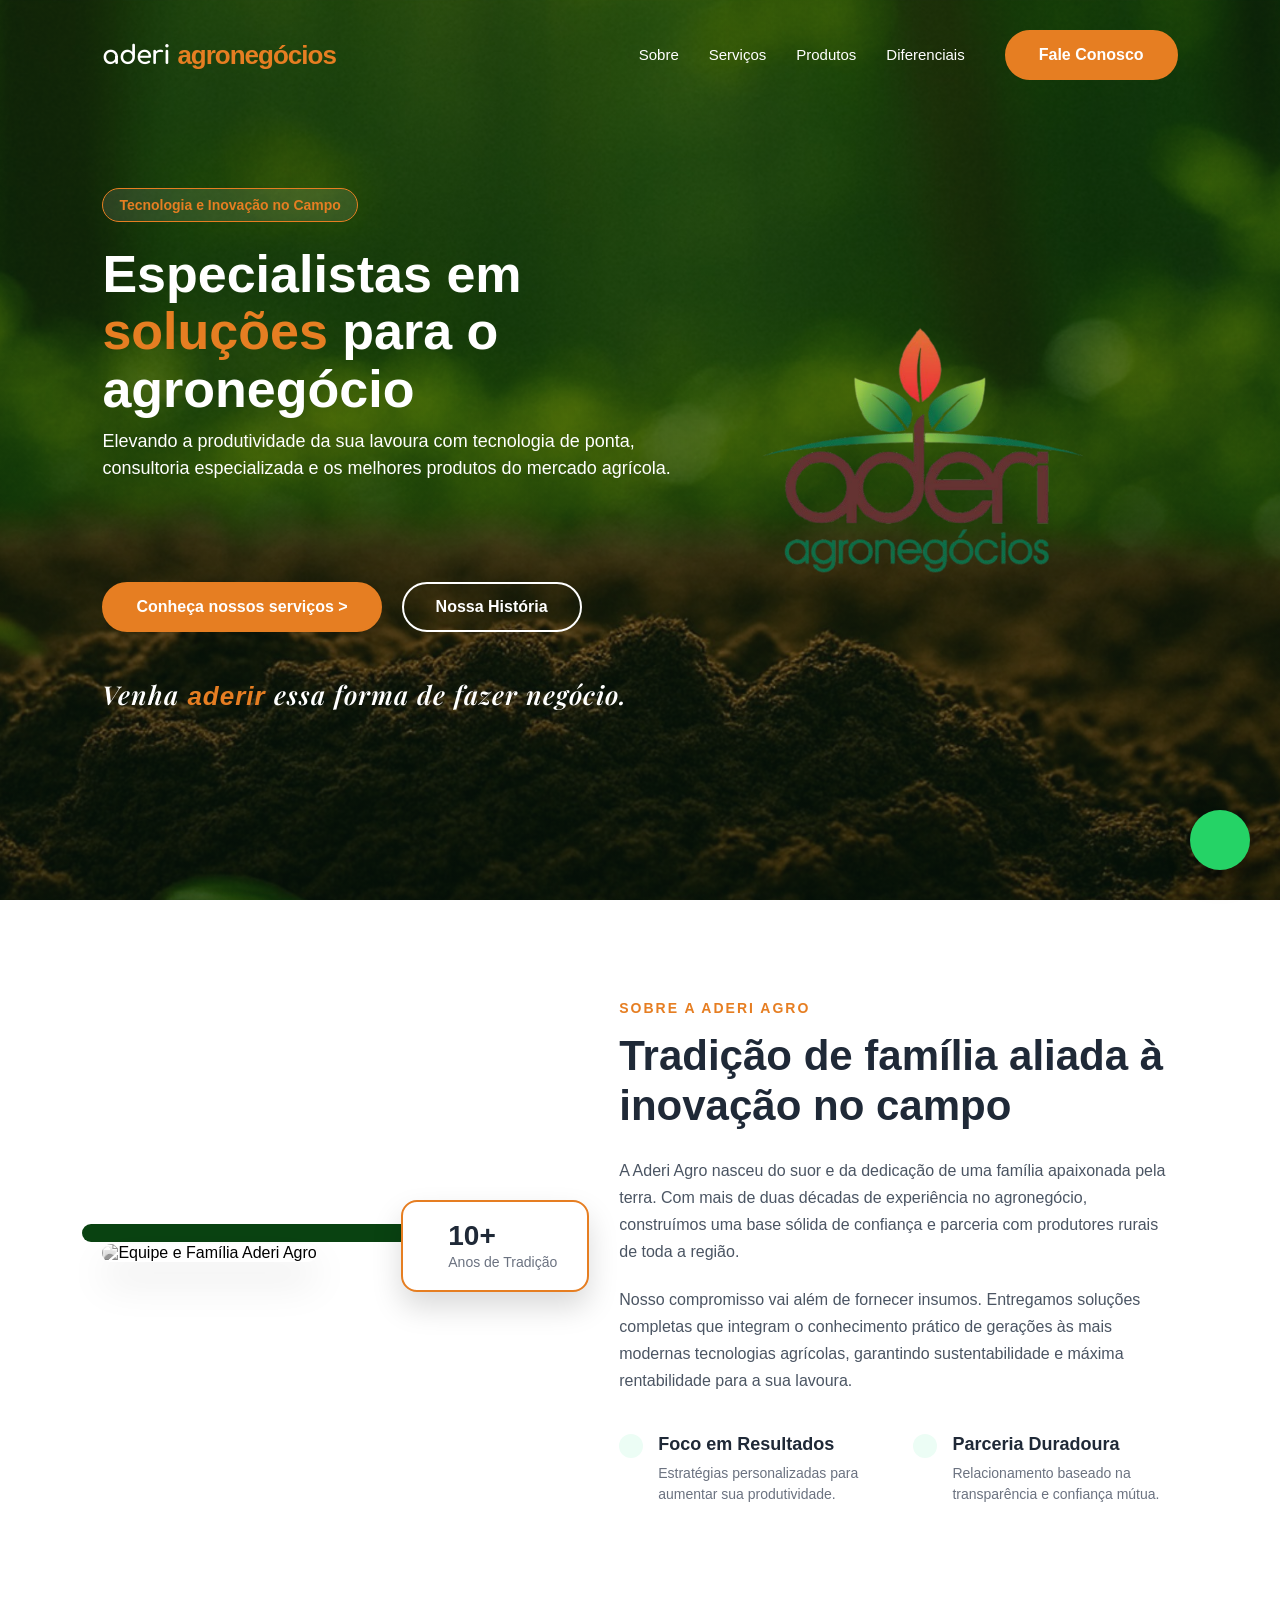
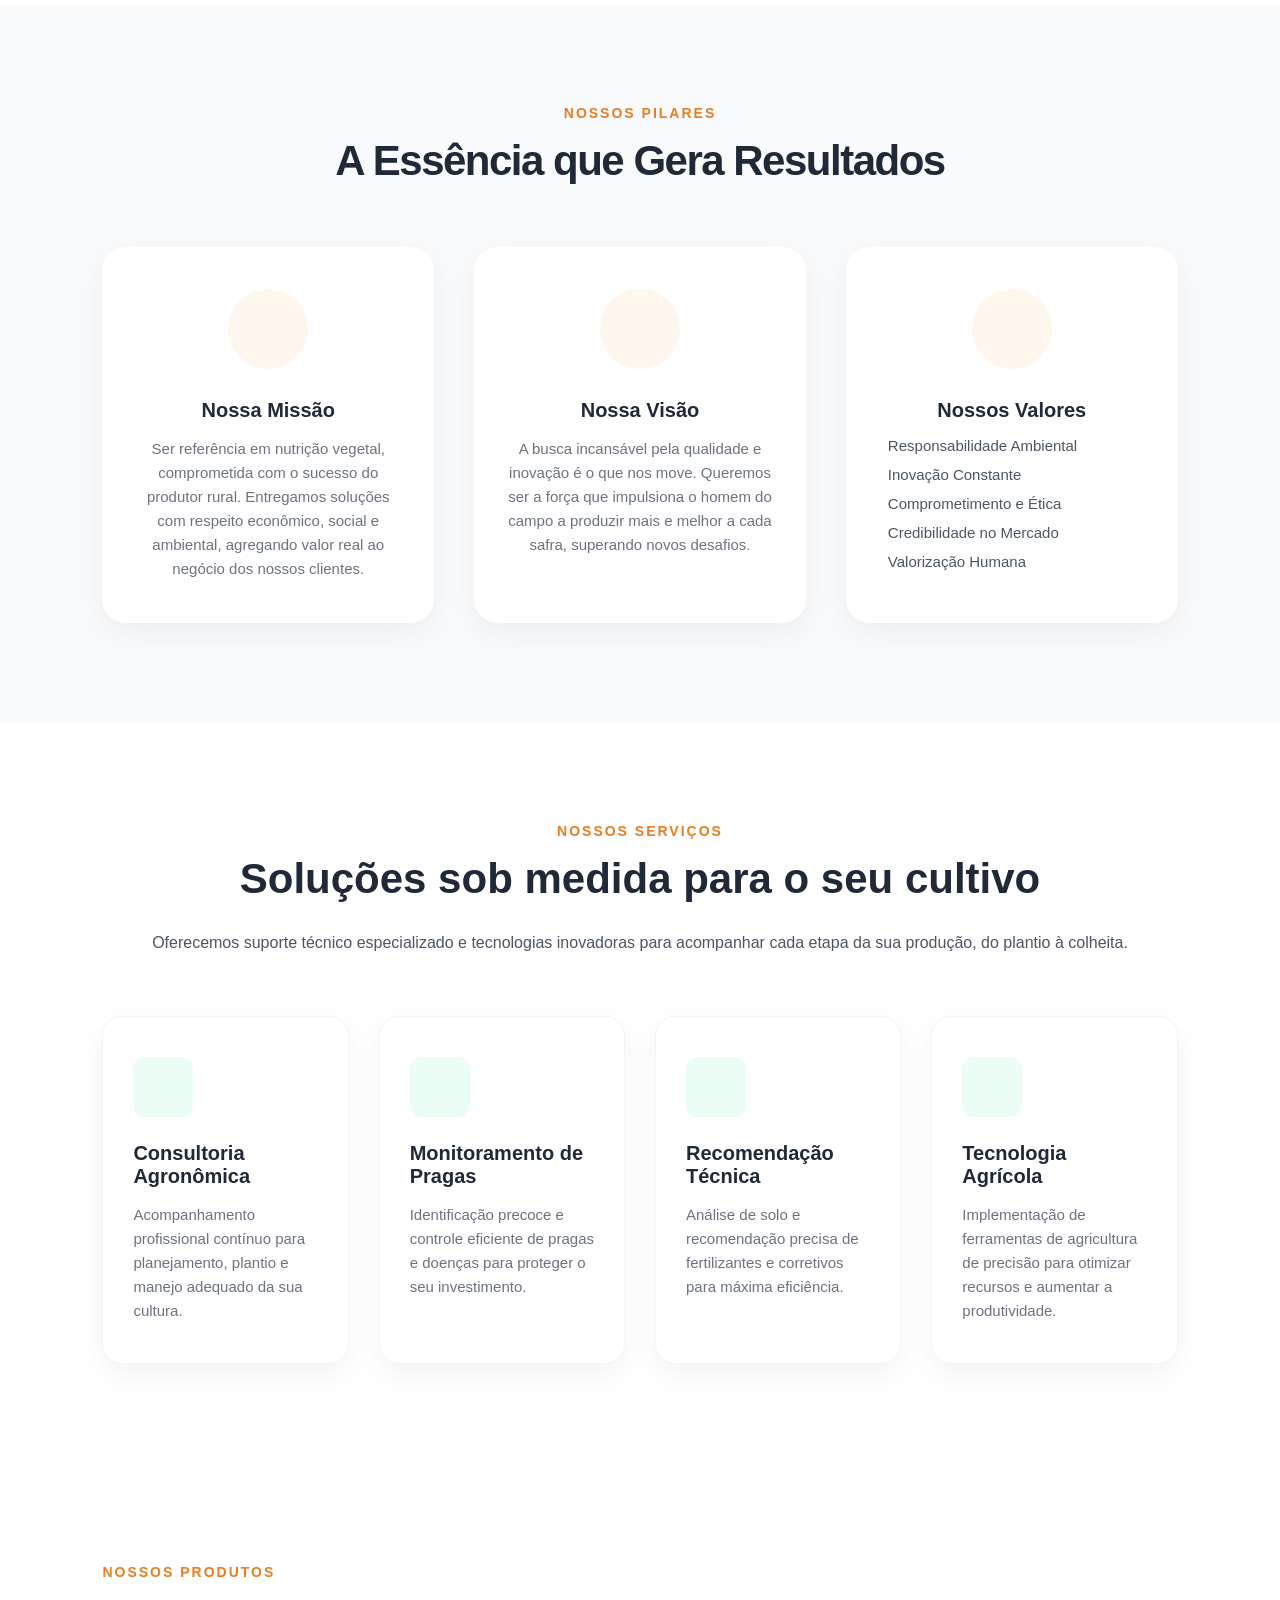
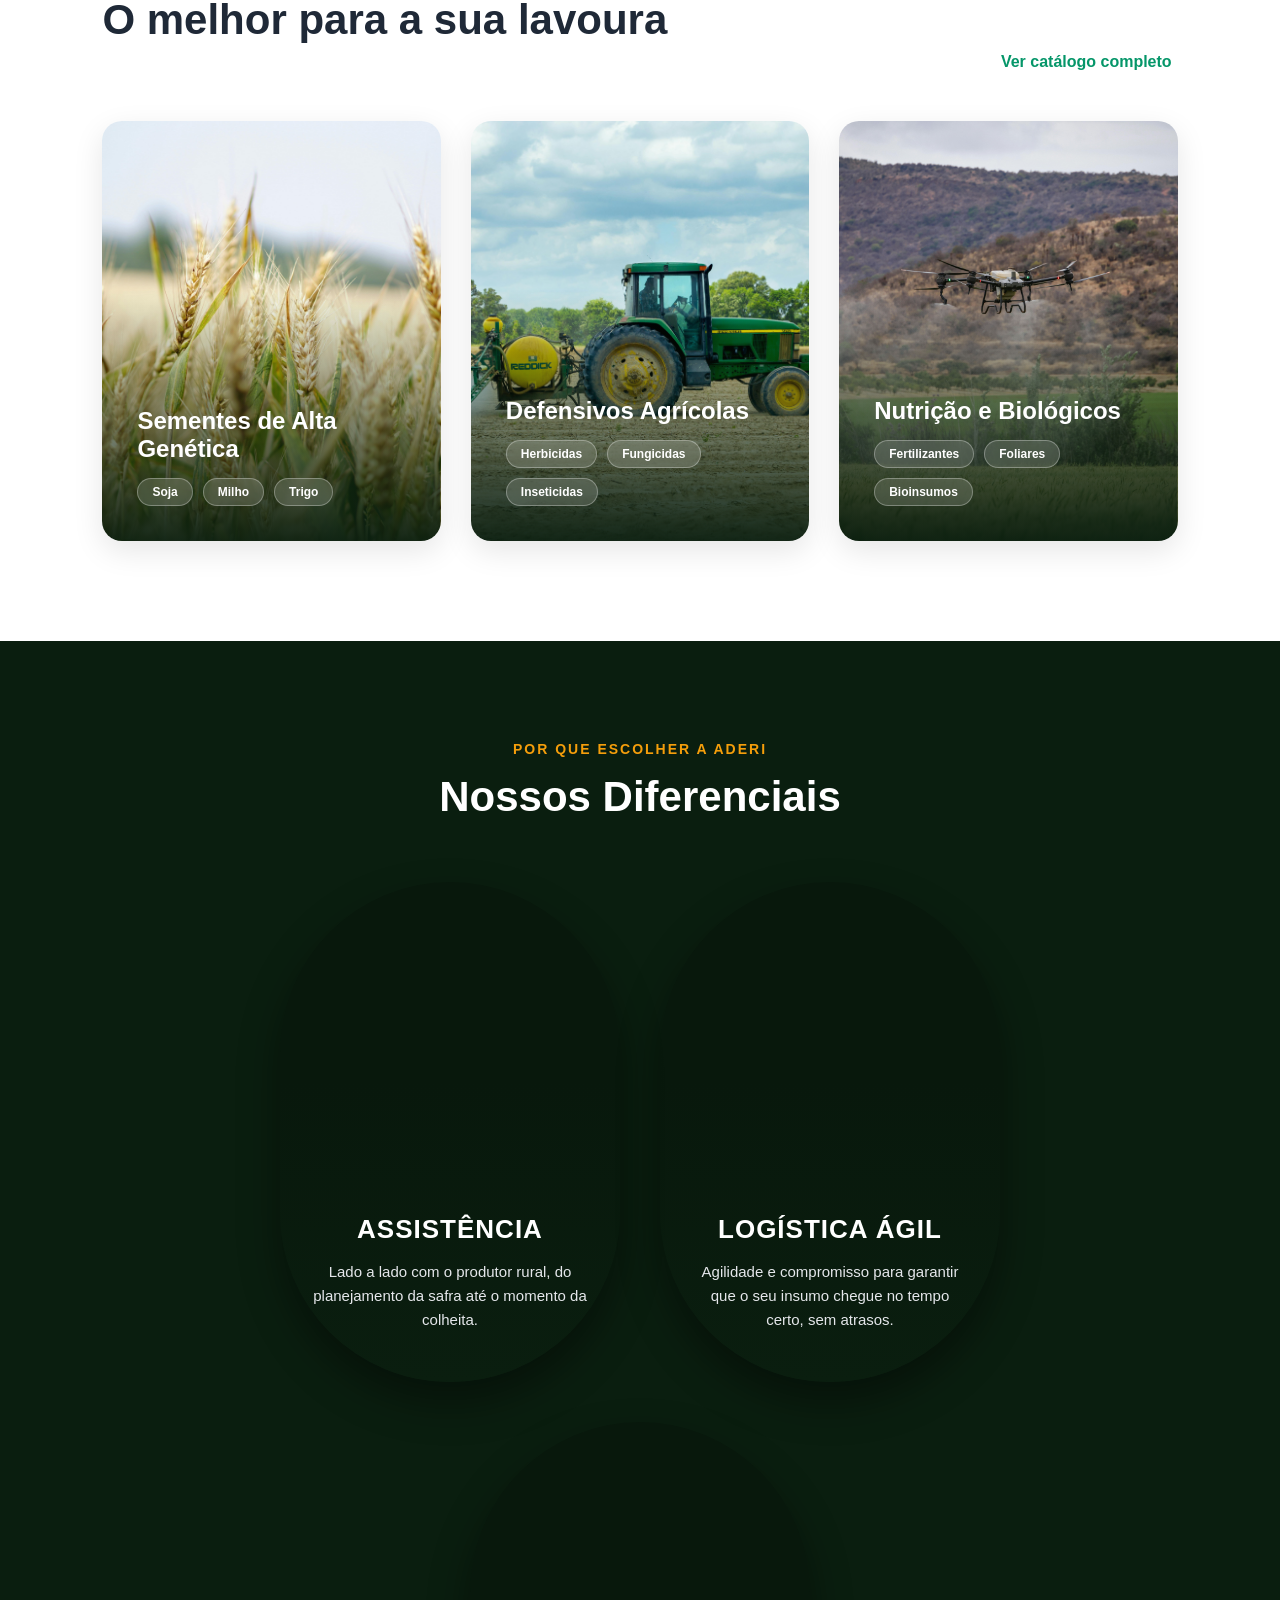
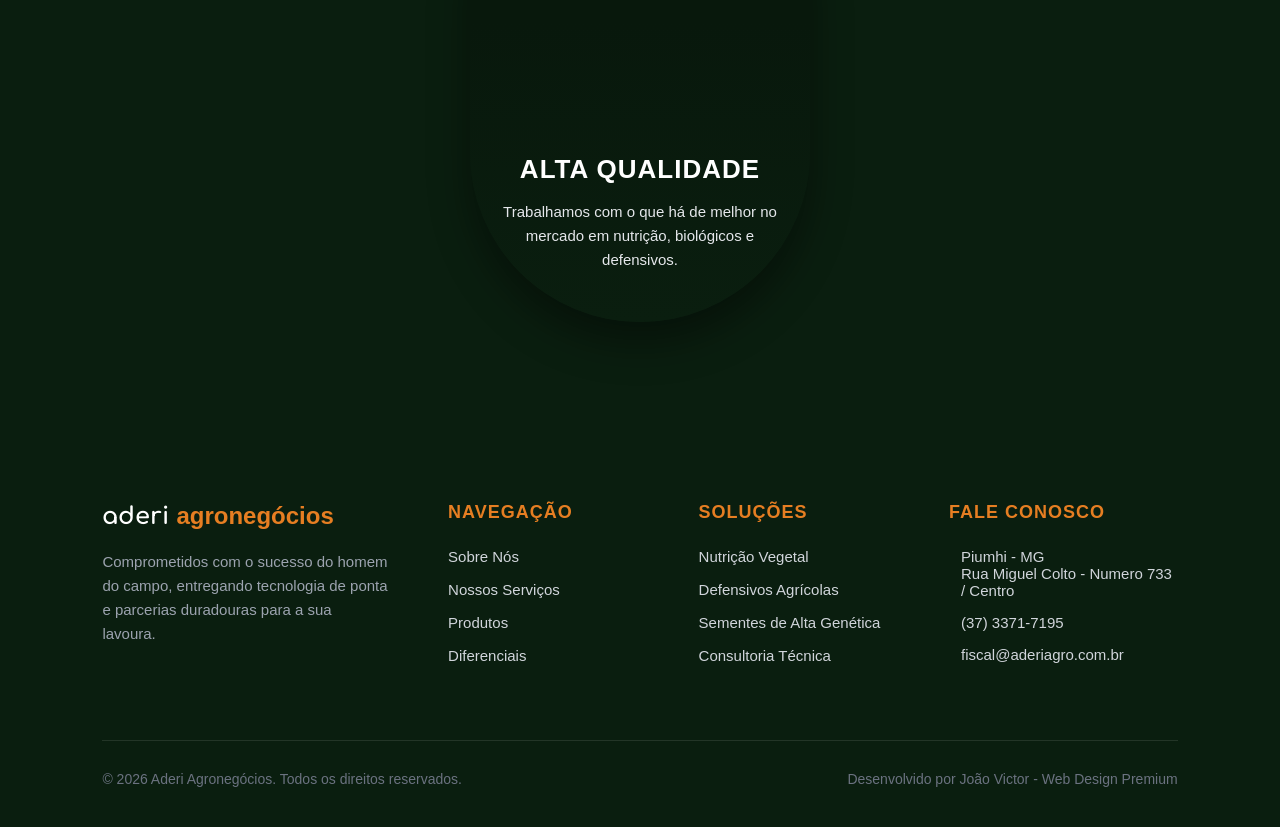
==== index.html @ 4328a90c "Add files via upload FINALMEENTE FIM" ====
<!DOCTYPE html>
<html lang="pt-BR">
<head>
    
    <meta charset="UTF-8">
    <meta name="viewport" content="width=device-width, initial-scale=1.0">
    <title>Aderi Agronegócios | Soluções para o Campo</title>
    
    <script src="https://unpkg.com/@phosphor-icons/web"></script>
    
    <link href="https://fonts.googleapis.com/css2?family=Comfortaa:wght@700&display=swap" rel="stylesheet">
    <link href="https://fonts.googleapis.com/css2?family=Comfortaa:wght@700&family=Playfair+Display:ital,wght@1,600&display=swap" rel="stylesheet">

    <style>
        /* =========================================
           1. RESET GLOBAL PERFEITO (Sem esmagar)
           ========================================= */
        * {
            margin: 0;
            padding: 0;
            box-sizing: border-box;
            font-family: 'Segoe UI', Tahoma, sans-serif;
        }

        html, body {
            margin: 0 !important;
            padding: 0 !important;
            width: 100%;
            max-width: 100vw;
            overflow-x: hidden;
            background-color: #ffffff;
        }


           /* =========================================
           2. HERO SECTION
           ========================================= */
        .hero-section { 
            /* Baixei o insulfilm de 0.7 para 0.5 para clarear um pouco a foto! */
            background-image: linear-gradient(rgba(10, 30, 15, 0.5), rgba(10, 30, 15, 0.5)), url('hero/aderiFundo.jpeg'); 
            background-size: 105%; 
            background-position: center; 
            height: 100vh; 
            width: 100%; 
            position: relative; 
            overflow: hidden; 
        }
        
        .hero-layout { display: flex; justify-content: space-between; align-items: center; padding: 0 8%; height: 100%; }

        .cabecalho-principal { position: absolute; top: 0; left: 0; width: 100%; z-index: 10; display: flex; justify-content: space-between; align-items: center; padding: 30px 8%; }
        .logo-pequena img { max-width: 140px; height: auto; }
        .menu-navegacao ul { display: flex; gap: 30px; list-style: none; }
        .menu-navegacao a { color: #ffffff; text-decoration: none; font-weight: 500; font-size: 15px; transition: color 0.3s ease; }
        .menu-navegacao a:hover { color: #E67E22; }

        /* Aumentamos a caçamba de 45% para 55% para caber a frase inteira */
        .hero-conteudo { width: 55%; display: flex; flex-direction: column; justify-content: center; align-items: flex-start; color: #ffffff; }
        
        .badge-tecnologia { display: inline-block; background-color: rgba(255, 255, 255, 0.1); color: #E67E22; padding: 8px 16px; border-radius: 50px; font-size: 14px; font-weight: 600; margin-bottom: 24px; border: 1px solid #E67E22; }
        
        /* AQUI ESTÁ A MUDANÇA 1: Diminuímos a margem embaixo do título para 10px */
        .hero-conteudo h1 { font-size: 52px; font-weight: 800; line-height: 1.1; margin-bottom: 10px; }
        
        /* Aplicamos a Playfair Display em itálico: pura elegância e contraste! */
        .slogan-aderi { 
            font-family: 'Playfair Display', serif; 
            font-size: 26px; 
            font-weight: 600; 
            font-style: italic; 
            color: #ffffff; 
            margin-top: 45px; 
            letter-spacing: 1px; 
        }
        .destaque-laranja { color: #E67E22; }
        /* Aumentamos de 40px para 100px para empurrar o final da foto pra baixo kkk */
        .hero-conteudo p { font-size: 18px; margin-bottom: 100px; max-width: 600px; line-height: 1.5; }
        
        /* 1. A caçamba travada no tamanho certo (40% da tela) */
        .hero-logo-grande { width: 40%; text-align: right; display: flex; justify-content: center; align-items: center; }
        
        /* 2. A logo do tamanho normal, com a trava de segurança, puxada 40px para a esquerda */
        .hero-logo-grande img { width: 100%; max-width: 800px; height: auto; transform: translateX(-40px); }
        
        .hero-botoes { display: flex; gap: 20px; }
        .btn-primario { display: inline-block; background-color: #E67E22; color: #ffffff; padding: 14px 32px; border-radius: 50px; text-decoration: none; font-weight: 700; font-size: 16px; transition: all 0.3s ease; border: 2px solid #E67E22; }
        .btn-primario:hover { background-color: #D35400; border-color: #D35400; transform: translateY(-3px); box-shadow: 0 10px 20px rgba(230, 126, 34, 0.3); }
        .btn-secundario { display: inline-block; background-color: transparent; color: #ffffff; padding: 14px 32px; border-radius: 50px; text-decoration: none; font-weight: 600; font-size: 16px; border: 2px solid #ffffff; transition: all 0.3s ease; }
        .btn-secundario:hover { background-color: #ffffff; color: #1a1a1a; transform: translateY(-3px); }
    
        /* =========================================
           3. SEÇÕES MEIO (Sobre, Pilares, Serviços, Produtos)
           ========================================= */
        .secao-sobre, .secao-servicos, .secao-produtos { padding: 100px 8%; background-color: #ffffff; overflow-x: hidden; }
        .secao-pilares { padding: 100px 8%; background-color: #F9FAFB; overflow-x: hidden; }
        
        .container-sobre { display: flex; justify-content: space-between; align-items: center; gap: 60px; }
        .sobre-imagem-wrapper { width: 45%; position: relative; }
        
        /* Fundo escuro premium atrás da foto */
        .sobre-imagem-wrapper::before { content: ''; position: absolute; top: -20px; left: -20px; width: 100%; height: 100%; background-color: #094211; border-radius: 24px; z-index: 0; }
        
        /* Aumentamos a altura de 420px para 550px para dar mais imponência */
        .foto-principal { 
            width: 100%; 
            height: 550px; /* <--- Aumentei aqui! */
            object-fit: cover; 
            object-position: center 25%; /* Ajusta para focar mais no rosto de vocês */
            border-radius: 24px; 
            position: relative; 
            z-index: 1; 
            box-shadow: 0 20px 40px rgba(0, 0, 0, 0.1); 
            filter: grayscale(100%) contrast(115%); 
            transition: all 0.5s ease; 
        }

        /* A MÁGICA: Ganha cor e dá o zoom quando o mouse passa! */
        .foto-principal:hover { filter: grayscale(0%) contrast(100%); transform: scale(1.03); }
        
        /* O SELO: Ganhou a borda laranja e o ícone na cor da marca */
        .badge-experiencia { position: absolute; bottom: -30px; right: -30px; background-color: #ffffff; padding: 20px 30px; border-radius: 16px; box-shadow: 0 15px 30px rgba(0, 0, 0, 0.15); display: flex; align-items: center; gap: 15px; z-index: 2; border: 2px solid #E67E22; }
        .icone-badge { font-size: 44px; color: #E67E22; }
        
        .badge-texto { display: flex; flex-direction: column; }
        .badge-numero { font-size: 28px; font-weight: 800; color: #1F2937; line-height: 1; }
        .badge-legenda { font-size: 14px; color: #6B7280; font-weight: 500; margin-top: 4px; }
        .sobre-conteudo { width: 55%; }
        .subtitulo-secao { color: #059669; font-weight: 700; font-size: 14px; letter-spacing: 1.5px; text-transform: uppercase; display: block; margin-bottom: 15px; }
        .sobre-conteudo h2, .cabecalho-secao-centro h2, .titulos-esq h2 { font-size: 42px; font-weight: 800; color: #1F2937; line-height: 1.2; margin-bottom: 25px; }
        .sobre-conteudo p, .descricao-secao { font-size: 16px; color: #4B5563; line-height: 1.7; margin-bottom: 20px; }
        .sobre-destaques { display: flex; gap: 30px; margin-top: 40px; }
        .destaque-item { display: flex; align-items: flex-start; gap: 15px; width: 50%; }
        .icone-destaque { font-size: 32px; color: #059669; background-color: #ECFDF5; padding: 12px; border-radius: 12px; }
        .destaque-texto h4 { font-size: 18px; font-weight: 700; color: #1F2937; margin-bottom: 8px; }
        .destaque-texto p { font-size: 14px; color: #6B7280; line-height: 1.5; margin-bottom: 0; }
        .cabecalho-secao-centro { text-align: center; margin-bottom: 60px; }
        .grid-pilares { display: grid; grid-template-columns: repeat(3, 1fr); gap: 40px; }
        .grid-servicos { display: grid; grid-template-columns: repeat(4, 1fr); gap: 30px; }
        .card-pilar, .card-servico { background-color: #ffffff; padding: 40px 30px; border-radius: 24px; box-shadow: 0 10px 30px rgba(0, 0, 0, 0.05); text-align: center; transition: all 0.4s ease; border: 2px solid transparent; }
        .card-servico { text-align: left; border-radius: 20px; border: 1px solid #F3F4F6; }
        .card-pilar:hover, .card-servico:hover { transform: translateY(-8px); box-shadow: 0 20px 40px rgba(5, 150, 105, 0.1); border-color: #059669; }
        .icone-wrapper { width: 80px; height: 80px; background-color: #FFF7ED; border-radius: 50%; display: flex; justify-content: center; align-items: center; margin: 0 auto 30px auto; }
        .icone-wrapper i { font-size: 40px; color: #E67E22; }
        .icone-servico-wrapper { width: 60px; height: 60px; background-color: #ECFDF5; border-radius: 12px; display: flex; justify-content: center; align-items: center; margin-bottom: 25px; }
        .icone-servico-wrapper i { font-size: 32px; color: #059669; }
        .card-pilar h3, .card-servico h3 { font-size: 20px; font-weight: 700; color: #1F2937; margin-bottom: 15px; }
        .card-pilar p, .card-servico p { font-size: 15px; color: #6B7280; line-height: 1.6; }
        .lista-valores { list-style: none; text-align: left; display: flex; flex-direction: column; gap: 12px; }
        .lista-valores li { font-size: 15px; color: #4B5563; display: flex; align-items: center; gap: 10px; }
        .lista-valores li i { color: #059669; font-size: 20px; }

        .cabecalho-produtos { display: flex; justify-content: space-between; align-items: flex-end; margin-bottom: 50px; }
        .link-catalogo { color: #059669; font-weight: 700; text-decoration: none; font-size: 16px; display: flex; align-items: center; gap: 6px; transition: color 0.3s ease; }
        .link-catalogo:hover { color: #E67E22; }
        .grid-produtos { display: grid; grid-template-columns: repeat(3, 1fr); gap: 30px; }
        .card-produto { height: 420px; border-radius: 20px; background-size: cover; background-position: center; display: flex; flex-direction: column; justify-content: flex-end; padding: 35px; box-shadow: 0 10px 30px rgba(0,0,0,0.1); transition: transform 0.4s ease, box-shadow 0.4s ease; }
        .card-produto:hover { transform: translateY(-10px); box-shadow: 0 20px 40px rgba(0,0,0,0.2); }
        .conteudo-produto h3 { color: #ffffff; font-size: 24px; font-weight: 700; margin-bottom: 15px; }
        .tags-produto { display: flex; gap: 10px; flex-wrap: wrap; }
        .tags-produto span { background-color: rgba(255, 255, 255, 0.15); backdrop-filter: blur(8px); color: #ffffff; font-size: 12px; font-weight: 600; padding: 6px 14px; border-radius: 50px; border: 1px solid rgba(255, 255, 255, 0.3); }

        /* =========================================
           4. DIFERENCIAIS (Cápsulas Estilo Dinac)
           ========================================= */
        .secao-diferenciais { padding: 100px 8%; background-color: #0A1E0F; }
        .secao-diferenciais .subtitulo-secao { color: #F59E0B; }
        .secao-diferenciais h2 { color: #ffffff; }

        .grid-ovais { display: flex; justify-content: center; gap: 40px; margin-top: 60px; flex-wrap: wrap; }

        .card-oval { 
            width: 340px; 
            height: 500px; 
            border-radius: 170px; 
            background-size: cover; 
            background-position: center; 
            display: flex; 
            flex-direction: column; 
            justify-content: flex-end; 
            padding: 50px 30px; 
            text-align: center; 
            box-shadow: 0 20px 40px rgba(0, 0, 0, 0.4); 
            transition: transform 0.5s ease, box-shadow 0.5s ease; 
        }
        .card-oval:hover { transform: translateY(-15px); box-shadow: 0 30px 50px rgba(230, 126, 34, 0.3); }
        .conteudo-oval h3 { color: #ffffff; font-size: 26px; font-weight: 800; margin-bottom: 15px; text-transform: uppercase; letter-spacing: 1px; }
        .conteudo-oval p { color: #E5E7EB; font-size: 15px; line-height: 1.6; }

        .titulo-pilares {
            font-size: 48px; /* Bem grande para ter autoridade */
            font-weight: 900; /* Extra bold */
            color: #0A1E0F; /* O nosso verde mais escuro e sério */
            margin-top: 10px;
            letter-spacing: -1.5px; /* Deixa a letra "apertada" igual marca de luxo */
            text-transform: none; /* Mantém elegante, sem ficar gritando em caixa alta */
        }

        /* O subtítulo que fica em cima ("Nossos Pilares") também precisa de um ajuste */
        .subtitulo-secao {
            color: #E67E22; /* Laranja da marca para dar o contraste */
            font-weight: 700;
            font-size: 14px;
            letter-spacing: 2px;
            text-transform: uppercase;
        }
/* =========================================
           5. RODAPÉ (Footer Premium)
           ========================================= */
        .rodape-principal { background-color: #0A1E0F; color: #ffffff; padding: 80px 8% 40px 8%; font-family: 'Segoe UI', sans-serif; }
        
        .container-rodape { display: grid; grid-template-columns: 1.5fr 1fr 1fr 1.2fr; gap: 60px; margin-bottom: 60px; }
        
        .coluna-rodape h3 { color: #E67E22; font-size: 18px; font-weight: 700; margin-bottom: 25px; text-transform: uppercase; letter-spacing: 1px; }
        
        .logo-rodape { font-family: 'Comfortaa', cursive; font-weight: 700; font-size: 24px; margin-bottom: 20px; display: block; }
        .texto-sobre-rodape { color: #9CA3AF; font-size: 15px; line-height: 1.6; margin-bottom: 25px; }
        
        .links-rodape { list-style: none; }
        .links-rodape li { margin-bottom: 15px; }
        .links-rodape a { color: #D1D5DB; text-decoration: none; transition: color 0.3s ease; font-size: 15px; }
        .links-rodape a:hover { color: #E67E22; padding-left: 5px; }
        
        .info-contato { display: flex; flex-direction: column; gap: 15px; }
        .item-contato { display: flex; align-items: flex-start; gap: 12px; color: #D1D5DB; font-size: 15px; }
        .item-contato i { color: #E67E22; font-size: 20px; margin-top: 3px; }

        /* Divisória e Copyright */
        .base-rodape { border-top: 1px solid rgba(255, 255, 255, 0.1); padding-top: 30px; display: flex; justify-content: space-between; align-items: center; color: #6B7280; font-size: 14px; }
        .redes-sociais { display: flex; gap: 20px; }
        .redes-sociais a { color: #ffffff; font-size: 24px; transition: transform 0.3s ease, color 0.3s ease; }
        .redes-sociais a:hover { color: #E67E22; transform: translateY(-5px); }

        /* Botão Flutuante do Zap */
        .whatsapp-fixo {
            position: fixed;
            bottom: 30px;
            right: 30px;
            background-color: #25d366;
            color: #fff;
            width: 60px;
            height: 60px;
            border-radius: 50px;
            display: flex;
            justify-content: center;
            align-items: center;
            font-size: 35px;
            box-shadow: 0 10px 25px rgba(0,0,0,0.3);
            z-index: 1000;
            transition: all 0.3s ease;
            text-decoration: none;
        }

        .whatsapp-fixo:hover {
            transform: scale(1.1) rotate(15deg);
            background-color: #128c7e;
        }

        /* Animação de pulo que o JS vai disparar */
        @keyframes balancar {
            0% { transform: scale(1); }
            50% { transform: scale(1.2); }
            100% { transform: scale(1); }
        }

        .animar-zap {
            animation: balancar 0.5s ease infinite;
        }

/* =========================================
           6. RESPONSIVIDADE TOTAL (O Chassi da Caminhonete)
           ========================================= */
        @media (max-width: 768px) {
            
            /* Previne aquela barra de rolagem horizontal chata no celular */
            body, html { overflow-x: hidden; }

            /* 1. O Cabeçalho (Desamassando a lataria) */
            .menu-navegacao { display: none; }
            .cabecalho-principal { 
                position: relative; 
                flex-direction: column; 
                gap: 15px; 
                padding: 15px 5%; 
                background-color: #0A1E0F !important; 
                text-align: center;
            }
            .logo-pequena span { font-size: 22px !important; }

            /* 2. O Hero (Topo) - AGORA COM O NOME CERTO: hero-section */
            .hero-section { 
                height: auto !important; 
                min-height: 100vh !important;
                padding: 40px 5% 90px 5% !important; /* Empurra a seção de baixo */
                display: flex !important;
                flex-direction: column !important; 
                justify-content: center !important;
                text-align: center !important; 

                /* 🔥 TRAVA TOTAL DA IMAGEM: Nunca mais vai triplicar */
                background-repeat: no-repeat !important; 
                background-size: cover !important;       
                background-position: center center !important; 
                background-attachment: scroll !important; 
            }
            
            .hero-conteudo { width: 100% !important; }
            .hero-conteudo h1 { font-size: 30px !important; line-height: 1.3 !important; margin: 20px 0 !important; }
            .hero-conteudo p { font-size: 16px !important; margin-bottom: 30px !important; }
            
            /* Esconde a logo gigante no celular pro cliente focar na venda */
            .hero-logo-grande { display: none !important; } 
            
            /* Botões organizados um embaixo do outro */
            .hero-botoes { display: flex !important; flex-direction: column !important; width: 100% !important; gap: 15px !important; margin-top: 10px !important; }
            .btn-primario, .btn-secundario { width: 100% !important; padding: 15px !important; box-sizing: border-box !important; display: block !important; }

            /* 3. Ajuste de respiro geral (Padding das seções) */
            .secao-sobre, .secao-servicos, .secao-produtos, .secao-pilares { padding: 60px 5%; }
            
            /* Ajuste de todos os títulos grandes do site */
            .sobre-conteudo h2, .cabecalho-secao-centro h2, .titulos-esq h2, .titulo-pilares { font-size: 32px; line-height: 1.2; word-break: break-word; }

            /* 4. A Seção Sobre */
            .container-sobre { flex-direction: column; gap: 40px; }
            .sobre-imagem-wrapper { width: 100%; }
            .foto-principal { height: 350px; object-position: center 10%; }
            .sobre-conteudo { width: 100%; }
            .sobre-destaques { flex-direction: column; gap: 20px; }
            .destaque-item { width: 100%; }
            
            /* Ajustando os selos para não vazarem da tela */
            .badge-experiencia { bottom: -20px; right: 10px; padding: 15px 20px; transform: scale(0.85); }
            .selo-autoridade { width: 110px; top: -15px; right: -5px; }

            /* 5. As Vitrines (Pilares, Serviços, Produtos) - Empilhando tudo 1 embaixo do outro */
            .grid-pilares { grid-template-columns: 1fr; gap: 30px; }
            .grid-servicos { grid-template-columns: 1fr; gap: 30px; }
            .grid-produtos { grid-template-columns: 1fr; gap: 30px; }
            .cabecalho-produtos { flex-direction: column; align-items: flex-start; gap: 15px; }

            /* 6. O Rodapé */
            .rodape-principal { padding: 60px 5% 30px 5%; }
            .container-rodape { grid-template-columns: 1fr; gap: 40px; }
            .base-rodape { flex-direction: column; text-align: center; gap: 15px; }
        }

    </style>
</head>
<body>

    <header class="cabecalho-principal">
        <div class="logo-pequena" style="display: flex; align-items: center;">
            <span style="color: #ffffff; font-family: 'Comfortaa', cursive; font-weight: 700; font-size: 26px; letter-spacing: -1px;">
                aderi <span style="color: #E67E22;">agronegócios</span>
            </span>
        </div>
        
        <div style="display: flex; align-items: center; gap: 40px;">
            <nav class="menu-navegacao">
                <ul>
                    <li><a href="#sobre">Sobre</a></li>
                    <li><a href="#servicos">Serviços</a></li>
                    <li><a href="#produtos">Produtos</a></li>
                    <li><a href="#diferenciais">Diferenciais</a></li>
                </ul>
            </nav>
            
            <a href="#rodape" class="btn-primario">Fale Conosco</a>
        </div>
    </header>

    <section class="hero-section">
        <div class="hero-layout">
            <div class="hero-conteudo">
                <span class="badge-tecnologia">Tecnologia e Inovação no Campo</span>
                
                <h1>Especialistas em <br> <span class="destaque-laranja">soluções</span> para o agronegócio</h1>
                
                <p>Elevando a produtividade da sua lavoura com tecnologia de ponta, consultoria especializada e os melhores produtos do mercado agrícola.</p>
                
                <div class="hero-botoes">
                    <a href="#servicos" class="btn-primario">Conheça nossos serviços &gt;</a>
                    <a href="#sobre" class="btn-secundario">Nossa História</a>
            </div>
                
                <div class="slogan-aderi">Venha <span class="destaque-laranja">aderir</span> essa forma de fazer negócio.</div>
            </div>
            
            <div class="hero-logo-grande">
                <img src="logoAderi/logo-aderi-4k.png" alt="Logotipo Aderi Agronegócios">
            </div>
        </div>
    </section>

    <section id="sobre" class="secao-sobre">
        <div class="container-sobre">
            <div class="sobre-imagem-wrapper">
                <img src="sobre/fotoFamilia.png" alt="Equipe e Família Aderi Agro" class="foto-principal">
                <div class="badge-experiencia">
                    <i class="ph ph-medal icone-badge"></i>
                    <div class="badge-texto">
                        <span class="badge-numero">10+</span>
                        <span class="badge-legenda">Anos de Tradição</span>
                    </div>
                </div>
            </div>
            <div class="sobre-conteudo">
                <span class="subtitulo-secao">SOBRE A ADERI AGRO</span>
                <h2>Tradição de família aliada à inovação no campo</h2>
                <p>A Aderi Agro nasceu do suor e da dedicação de uma família apaixonada pela terra. Com mais de duas décadas de experiência no agronegócio, construímos uma base sólida de confiança e parceria com produtores rurais de toda a região.</p>
                <p>Nosso compromisso vai além de fornecer insumos. Entregamos soluções completas que integram o conhecimento prático de gerações às mais modernas tecnologias agrícolas, garantindo sustentabilidade e máxima rentabilidade para a sua lavoura.</p>
                <div class="sobre-destaques">
                    <div class="destaque-item">
                        <i class="ph ph-trend-up icone-destaque"></i>
                        <div class="destaque-texto">
                            <h4>Foco em Resultados</h4>
                            <p>Estratégias personalizadas para aumentar sua produtividade.</p>
                        </div>
                    </div>
                    <div class="destaque-item">
                        <i class="ph ph-handshake icone-destaque"></i>
                        <div class="destaque-texto">
                            <h4>Parceria Duradoura</h4>
                            <p>Relacionamento baseado na transparência e confiança mútua.</p>
                        </div>
                    </div>
                </div>
            </div>
        </div>
    </section>

    <section class="secao-pilares">
        <div class="container-pilares">
            <div class="cabecalho-secao-centro">
                <span class="subtitulo-secao">NOSSOS PILARES</span>
                <h2 class="titulo-pilares">A Essência que Gera Resultados</h2>
            </div>
            <div class="grid-pilares">
                <div class="card-pilar">
                    <div class="icone-wrapper"><i class="ph ph-target"></i></div>
                    <h3>Nossa Missão</h3>
                    <p>Ser referência em nutrição vegetal, comprometida com o sucesso do produtor rural. Entregamos soluções com respeito econômico, social e ambiental, agregando valor real ao negócio dos nossos clientes.</p>
                </div>
                <div class="card-pilar">
                    <div class="icone-wrapper"><i class="ph ph-binoculars"></i></div>
                    <h3>Nossa Visão</h3>
                    <p>A busca incansável pela qualidade e inovação é o que nos move. Queremos ser a força que impulsiona o homem do campo a produzir mais e melhor a cada safra, superando novos desafios.</p>
                </div>
                <div class="card-pilar">
                    <div class="icone-wrapper"><i class="ph ph-diamond"></i></div>
                    <h3>Nossos Valores</h3>
                    <ul class="lista-valores">
                        <li><i class="ph ph-check-circle"></i> Responsabilidade Ambiental</li>
                        <li><i class="ph ph-check-circle"></i> Inovação Constante</li>
                        <li><i class="ph ph-check-circle"></i> Comprometimento e Ética</li>
                        <li><i class="ph ph-check-circle"></i> Credibilidade no Mercado</li>
                        <li><i class="ph ph-check-circle"></i> Valorização Humana</li>
                    </ul>
                </div>
            </div>
        </div>
    </section>

    <section id="servicos" class="secao-servicos">
        <div class="container-servicos">
            <div class="cabecalho-secao-centro">
                <span class="subtitulo-secao">NOSSOS SERVIÇOS</span>
                <h2>Soluções sob medida para o seu cultivo</h2>
                <p class="descricao-secao">Oferecemos suporte técnico especializado e tecnologias inovadoras para acompanhar cada etapa da sua produção, do plantio à colheita.</p>
            </div>
            <div class="grid-servicos">
                <div class="card-servico">
                    <div class="icone-servico-wrapper"><i class="ph ph-plant"></i></div>
                    <h3>Consultoria Agronômica</h3>
                    <p>Acompanhamento profissional contínuo para planejamento, plantio e manejo adequado da sua cultura.</p>
                </div>
                <div class="card-servico">
                    <div class="icone-servico-wrapper"><i class="ph ph-bug"></i></div>
                    <h3>Monitoramento de Pragas</h3>
                    <p>Identificação precoce e controle eficiente de pragas e doenças para proteger o seu investimento.</p>
                </div>
                <div class="card-servico">
                    <div class="icone-servico-wrapper"><i class="ph ph-clipboard-text"></i></div>
                    <h3>Recomendação Técnica</h3>
                    <p>Análise de solo e recomendação precisa de fertilizantes e corretivos para máxima eficiência.</p>
                </div>
                <div class="card-servico">
                    <div class="icone-servico-wrapper"><i class="ph ph-cpu"></i></div>
                    <h3>Tecnologia Agrícola</h3>
                    <p>Implementação de ferramentas de agricultura de precisão para otimizar recursos e aumentar a produtividade.</p>
                </div>
            </div>
        </div>
    </section>

    <section id="produtos" class="secao-produtos">
        <div class="container-padrao">
            <div class="cabecalho-produtos">
                <div class="titulos-esq">
                    <span class="subtitulo-secao">NOSSOS PRODUTOS</span>
                    <h2>O melhor para a sua lavoura</h2>
                </div>
                <a href="#catalogo" class="link-catalogo">Ver catálogo completo <i class="ph ph-caret-right"></i></a>
            </div>
            <div class="grid-produtos">
                <div class="card-produto" style="background-image: linear-gradient(to top, rgba(10, 30, 15, 0.95) 0%, rgba(0, 0, 0, 0) 60%), url('produtos/sementes.jpg');">
                    <div class="conteudo-produto">
                        <h3>Sementes de Alta Genética</h3>
                        <div class="tags-produto">
                            <span>Soja</span><span>Milho</span><span>Trigo</span>
                        </div>
                    </div>
                </div>
                <div class="card-produto" style="background-image: linear-gradient(to top, rgba(10, 30, 15, 0.95) 0%, rgba(0, 0, 0, 0) 60%), url('produtos/defensivo.jpg');">
                    <div class="conteudo-produto">
                        <h3>Defensivos Agrícolas</h3>
                        <div class="tags-produto">
                            <span>Herbicidas</span><span>Fungicidas</span><span>Inseticidas</span>
                        </div>
                    </div>
                </div>
                <div class="card-produto" style="background-image: linear-gradient(to top, rgba(10, 30, 15, 0.95) 0%, rgba(0, 0, 0, 0) 60%), url('produtos/foliar.jpg');">
                    <div class="conteudo-produto">
                        <h3>Nutrição e Biológicos</h3>
                        <div class="tags-produto">
                            <span>Fertilizantes</span><span>Foliares</span><span>Bioinsumos</span>
                        </div>
                    </div>
                </div>
            </div> 
        </div> 
    </section>

    <section id="diferenciais" class="secao-diferenciais">
        <div class="container-padrao">
            <div class="cabecalho-secao-centro">
                <span class="subtitulo-secao">POR QUE ESCOLHER A ADERI</span>
                <h2>Nossos Diferenciais</h2>
            </div>
            <div class="grid-ovais">
                
                <div class="card-oval" style="background-image: linear-gradient(to top, rgba(10, 30, 15, 0.95) 0%, rgba(0, 0, 0, 0.2) 60%), url('diferenciais/agronomo.png');">
                    <div class="conteudo-oval">
                        <h3>Assistência</h3>
                        <p>Lado a lado com o produtor rural, do planejamento da safra até o momento da colheita.</p>
                    </div>
                </div>

                <div class="card-oval" style="background-image: linear-gradient(to top, rgba(10, 30, 15, 0.95) 0%, rgba(0, 0, 0, 0.2) 60%), url('diferenciais/transpsorte.png');">
                    <div class="conteudo-oval">
                        <h3>Logística Ágil</h3>
                        <p>Agilidade e compromisso para garantir que o seu insumo chegue no tempo certo, sem atrasos.</p>
                    </div>
                </div>

                <div class="card-oval" style="background-image: linear-gradient(to top, rgba(10, 30, 15, 0.95) 0%, rgba(0, 0, 0, 0.2) 60%), url('diferenciais/qualidade.png');">
                    <div class="conteudo-oval">
                        <h3>Alta Qualidade</h3>
                        <p>Trabalhamos com o que há de melhor no mercado em nutrição, biológicos e defensivos.</p>
                    </div>
                </div>

            </div>
        </div>
    </section>

    <footer id="rodape" class="rodape-principal">
        <div class="container-rodape">
            <div class="coluna-rodape">
                <div class="logo-rodape">
                    aderi <span style="color: #E67E22;">agronegócios</span>
                </div>
                <p class="texto-sobre-rodape">
                    Comprometidos com o sucesso do homem do campo, entregando tecnologia de ponta e parcerias duradouras para a sua lavoura.
                </p>
                <div class="redes-sociais">
                    <a href="https://www.instagram.com/aderiagro" target="_blank">
                        <i class="ph ph-instagram-logo"></i>
                    </a>
                    
                    <a href="https://www.facebook.com/aderiagro" target="_blank">
                        <i class="ph ph-facebook-logo"></i>
                    </a>
                    
                    <a href="https://wa.me/5537999320009?text=Olá! Estava navegando no site da Aderi Agro e gostaria de um atendimento." target="_blank">
                        <i class="ph ph-whatsapp-logo"></i>
                    </a>
                    
                    <a href="https://www.linkedin.com/company/aderiagro" target="_blank">
                        <i class="ph ph-linkedin-logo"></i>
                    </a>
            </div>
            </div>

            <div class="coluna-rodape">
                <h3>Navegação</h3>
                <ul class="links-rodape">
                    <li><a href="#sobre">Sobre Nós</a></li>
                    <li><a href="#servicos">Nossos Serviços</a></li>
                    <li><a href="#produtos">Produtos</a></li>
                    <li><a href="#diferenciais">Diferenciais</a></li>
                </ul>
            </div>

            <div class="coluna-rodape">
                <h3>Soluções</h3>
                <ul class="links-rodape">
                    <li><a href="#">Nutrição Vegetal</a></li>
                    <li><a href="#">Defensivos Agrícolas</a></li>
                    <li><a href="#">Sementes de Alta Genética</a></li>
                    <li><a href="#">Consultoria Técnica</a></li>
                </ul>
            </div>

            <div class="coluna-rodape">
                <h3>Fale Conosco</h3>
                <div class="info-contato">
                    <div class="item-contato">
                        <i class="ph ph-map-pin"></i>
                        <span>Piumhi - MG<br>Rua Miguel Colto - Numero 733 / Centro</span>
                    </div>
                    <div class="item-contato">
                        <i class="ph ph-phone"></i>
                        <span>(37) 3371-7195</span>
                    </div>
                    <div class="item-contato">
                        <i class="ph ph-envelope"></i>
                        <span>fiscal@aderiagro.com.br</span>
                    </div>
                </div>
            </div>
        </div>

        <div class="base-rodape">
            <p>&copy; 2026 Aderi Agronegócios. Todos os direitos reservados.</p>
            <p>Desenvolvido por João Victor - Web Design Premium</p>
        </div>
    </footer>

    <a href="https://wa.me/5537999320009?text=Olá! Gostaria de saber mais sobre as soluções da Aderi Agro." 
       class="whatsapp-fixo" id="btn-zap" target="_blank">
        <i class="ph ph-whatsapp-logo"></i>
    </a>

    <script src="https://unpkg.com/scrollreveal"></script>

<script>
    // Configuração do "Pai tá on" no JavaScript kkk
    const sr = ScrollReveal({
        origin: 'top',      // De onde a animação vem
        distance: '50px',   // Qual a distância do deslocamento
        duration: 2000,     // Quanto tempo dura a animação (2 segundos)
        delay: 200,         // Espera um pouquinho antes de começar
        reset: false        // Se a animação deve repetir toda vez que subir/descer (recomendo false)
    });

    // Agora dizemos quem vai aparecer!
    sr.reveal('.hero-conteudo', { origin: 'left' }); // Texto do Hero vem da esquerda
    sr.reveal('.hero-logo-grande', { origin: 'right', delay: 400 }); // Logo vem da direita
    sr.reveal('.card-pilar', { interval: 200 }); // Cards de Pilares aparecem um depois do outro
    sr.reveal('.sobre-imagem-wrapper', { origin: 'bottom' }); // Foto da família sobe
    sr.reveal('.sobre-conteudo', { origin: 'bottom', delay: 400 }); // Texto do sobre sobe depois
    sr.reveal('.card-oval', { interval: 200 }); // Seus diferenciais matadores surgindo em sequência

// Espera 5 segundos (5000ms) e faz o Zap chamar a atenção do produtor
    setTimeout(() => {
        const btnZap = document.getElementById('btn-zap');
        btnZap.classList.add('animar-zap');
        
        // Para de balançar depois de 2 segundos para não irritar o cliente kkk
        setTimeout(() => {
            btnZap.classList.remove('animar-zap');
        }, 2000);
    }, 5000);

    // EFEITO DRONE: Rolagem suave para todos os links internos
    document.querySelectorAll('a[href^="#"]').forEach(anchor => {
        anchor.addEventListener('click', function (e) {
            e.preventDefault(); // Impede o "pulo" seco

            const targetId = this.getAttribute('href');
            const targetElement = document.querySelector(targetId);

            if (targetElement) {
                // Faz a mágica de deslizar suavemente
                window.scrollTo({
                    top: targetElement.offsetTop - 80, // -80px para não cobrir o título com o menu fixo
                    behavior: 'smooth'
                });
            }
        });
    });

</script>

</body>
</html>
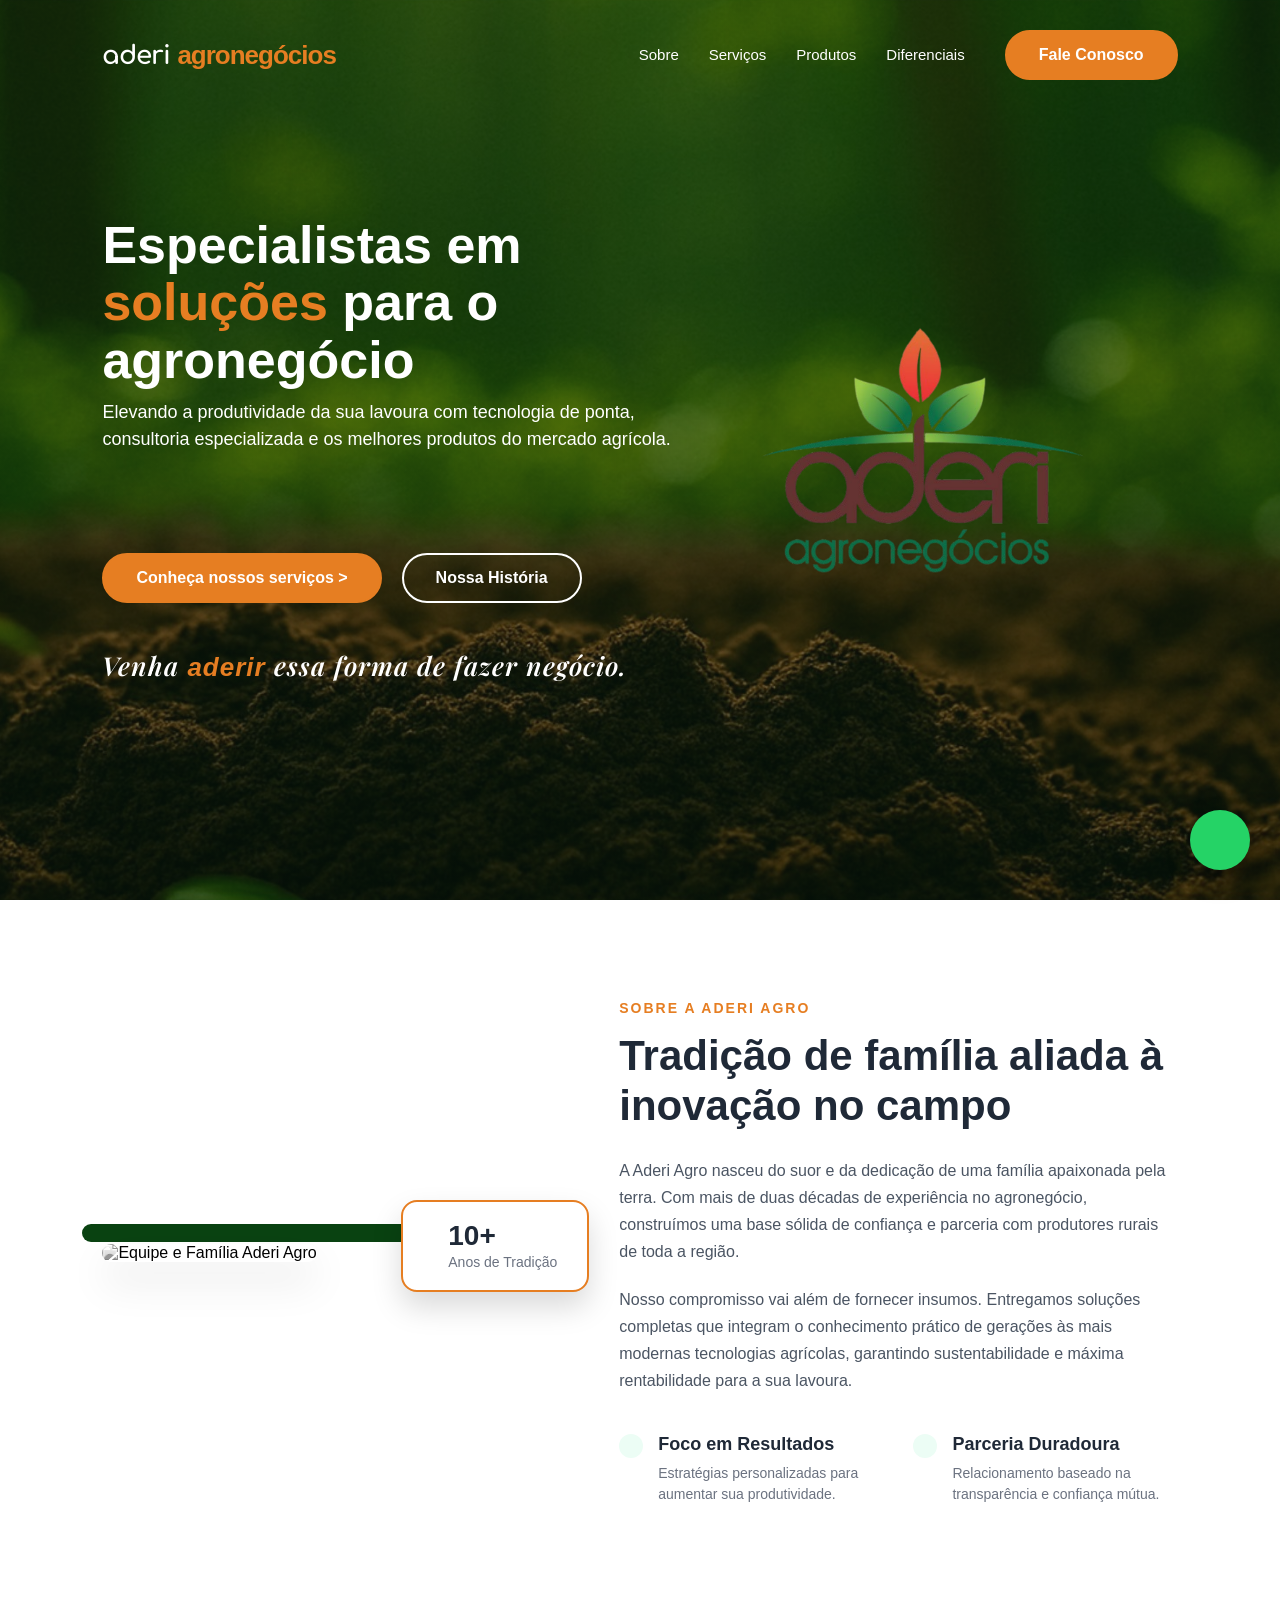
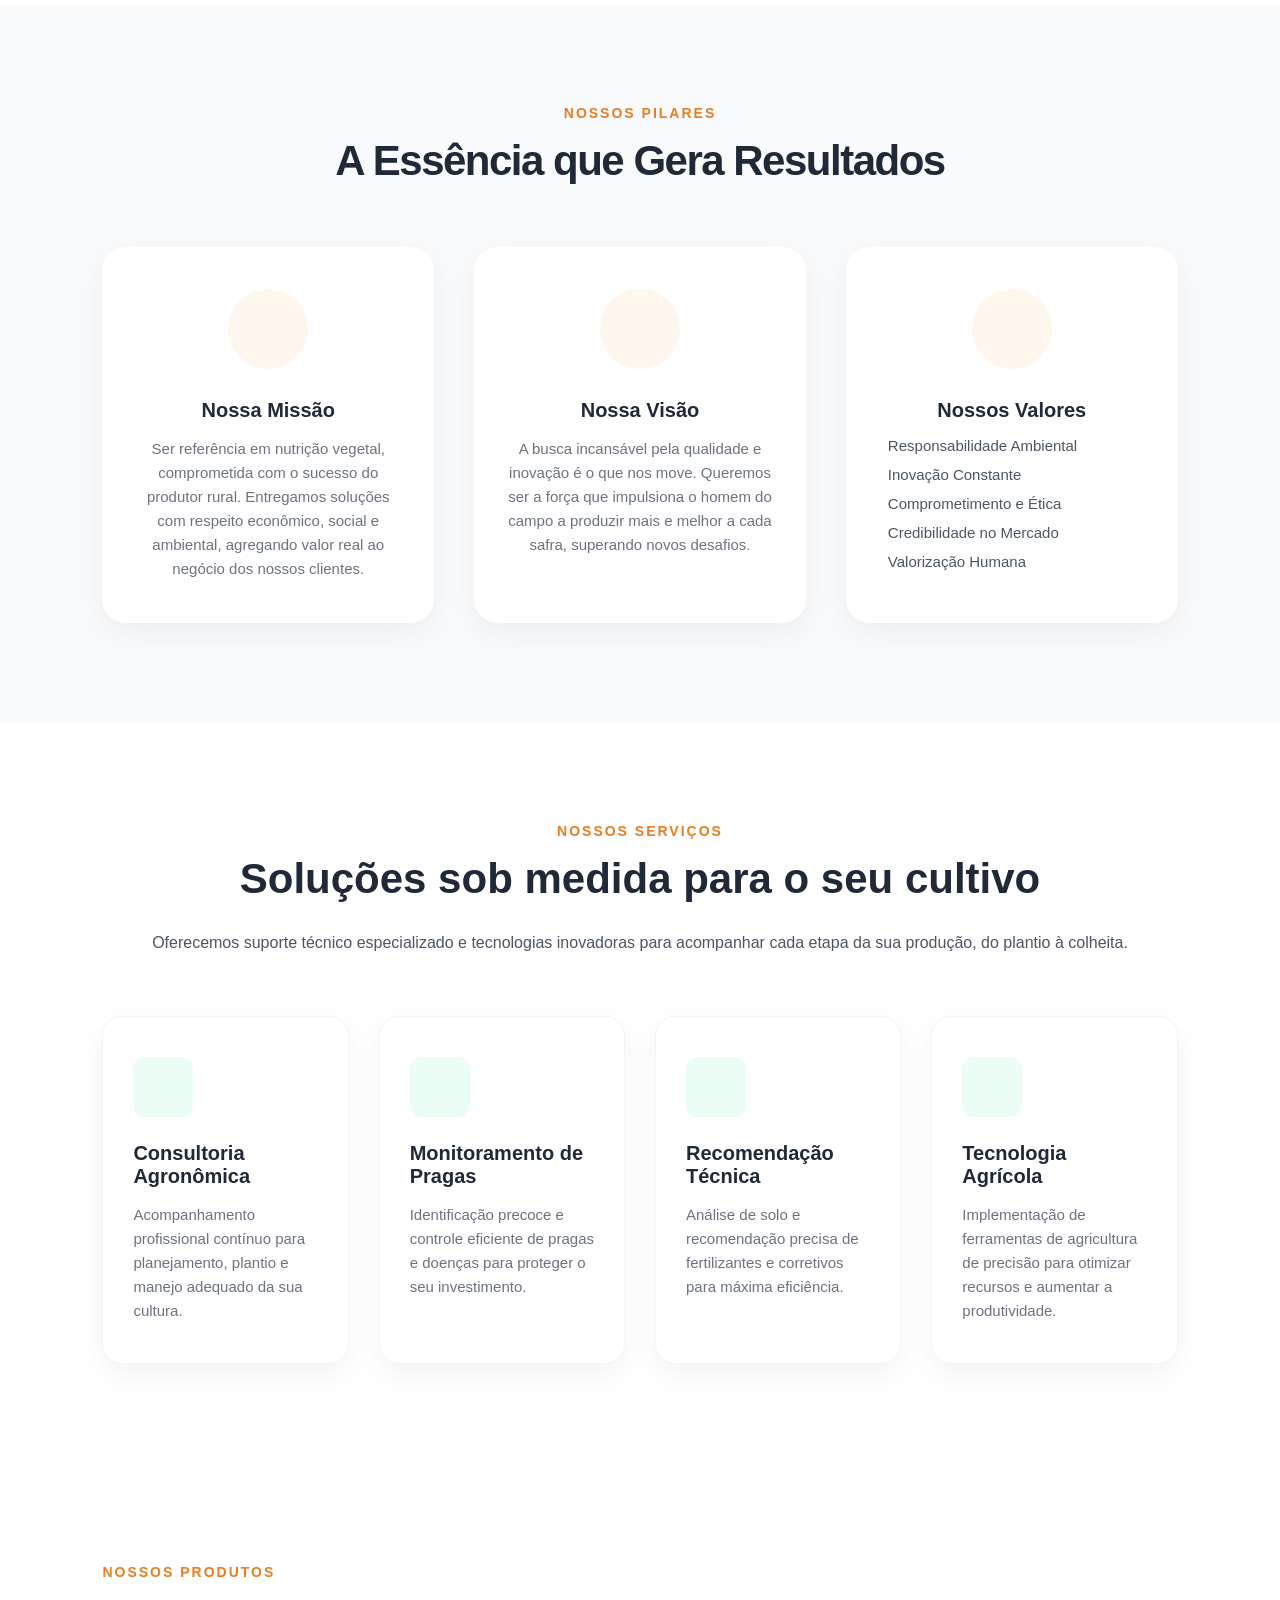
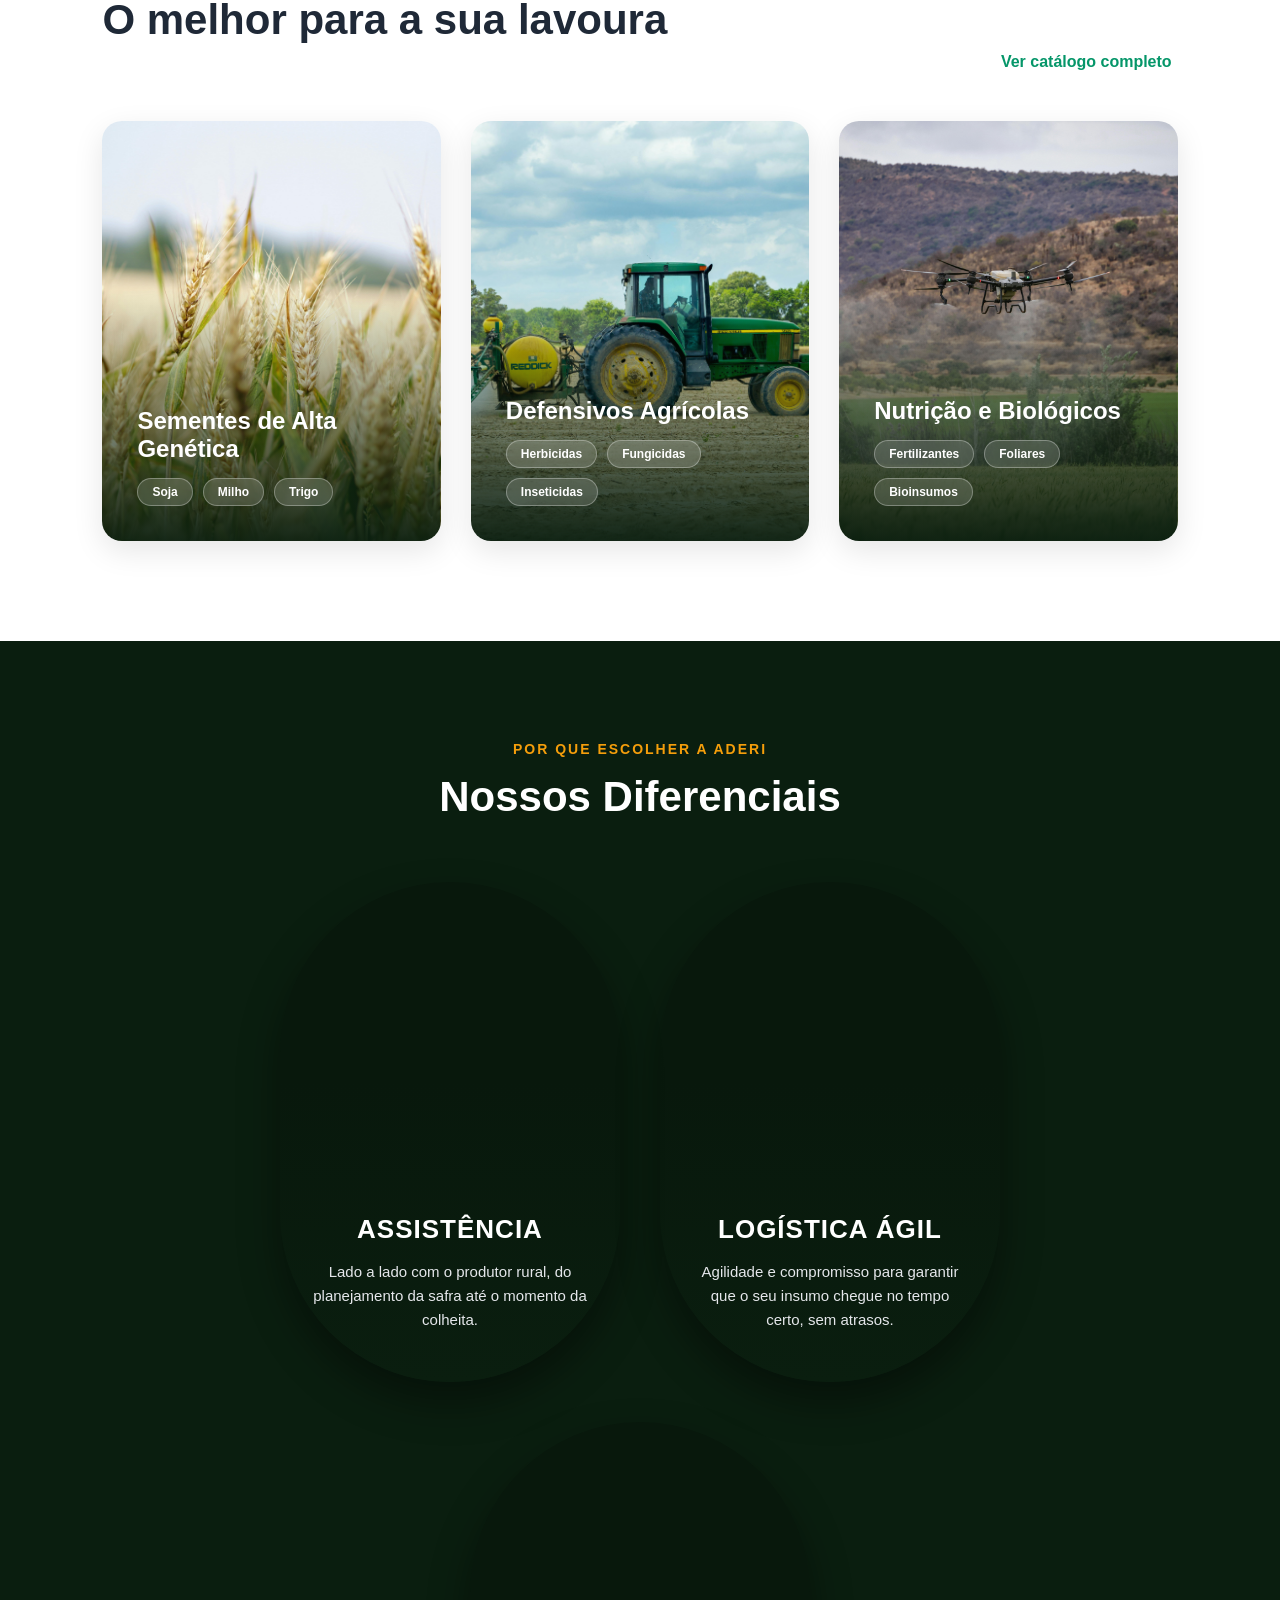
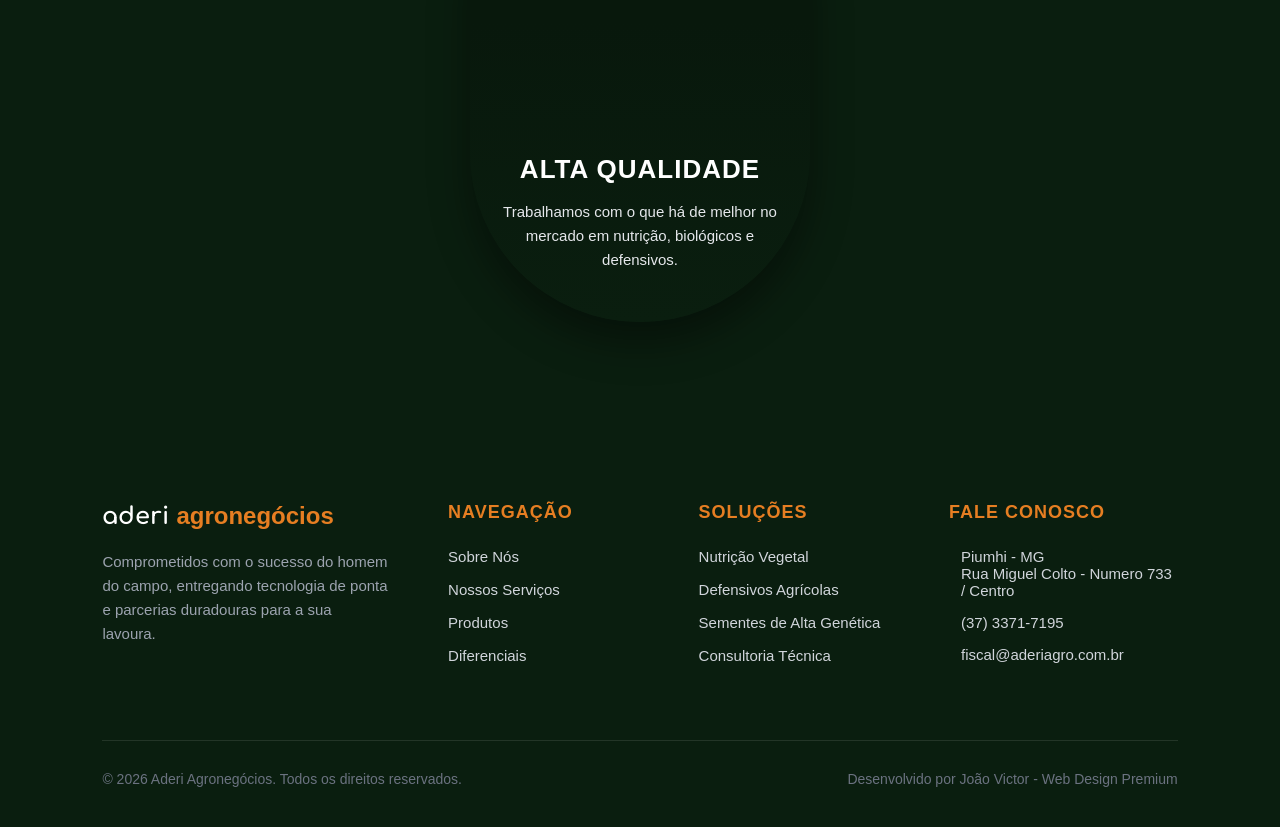
==== commit 8f6926d9: "Add files via upload" ====
--- a/index.html
+++ b/index.html
@@ -372,7 +372,7 @@
     <section class="hero-section">
         <div class="hero-layout">
             <div class="hero-conteudo">
-                <span class="badge-tecnologia">Tecnologia e Inovação no Campo</span>
+                
                 
                 <h1>Especialistas em <br> <span class="destaque-laranja">soluções</span> para o agronegócio</h1>
                 
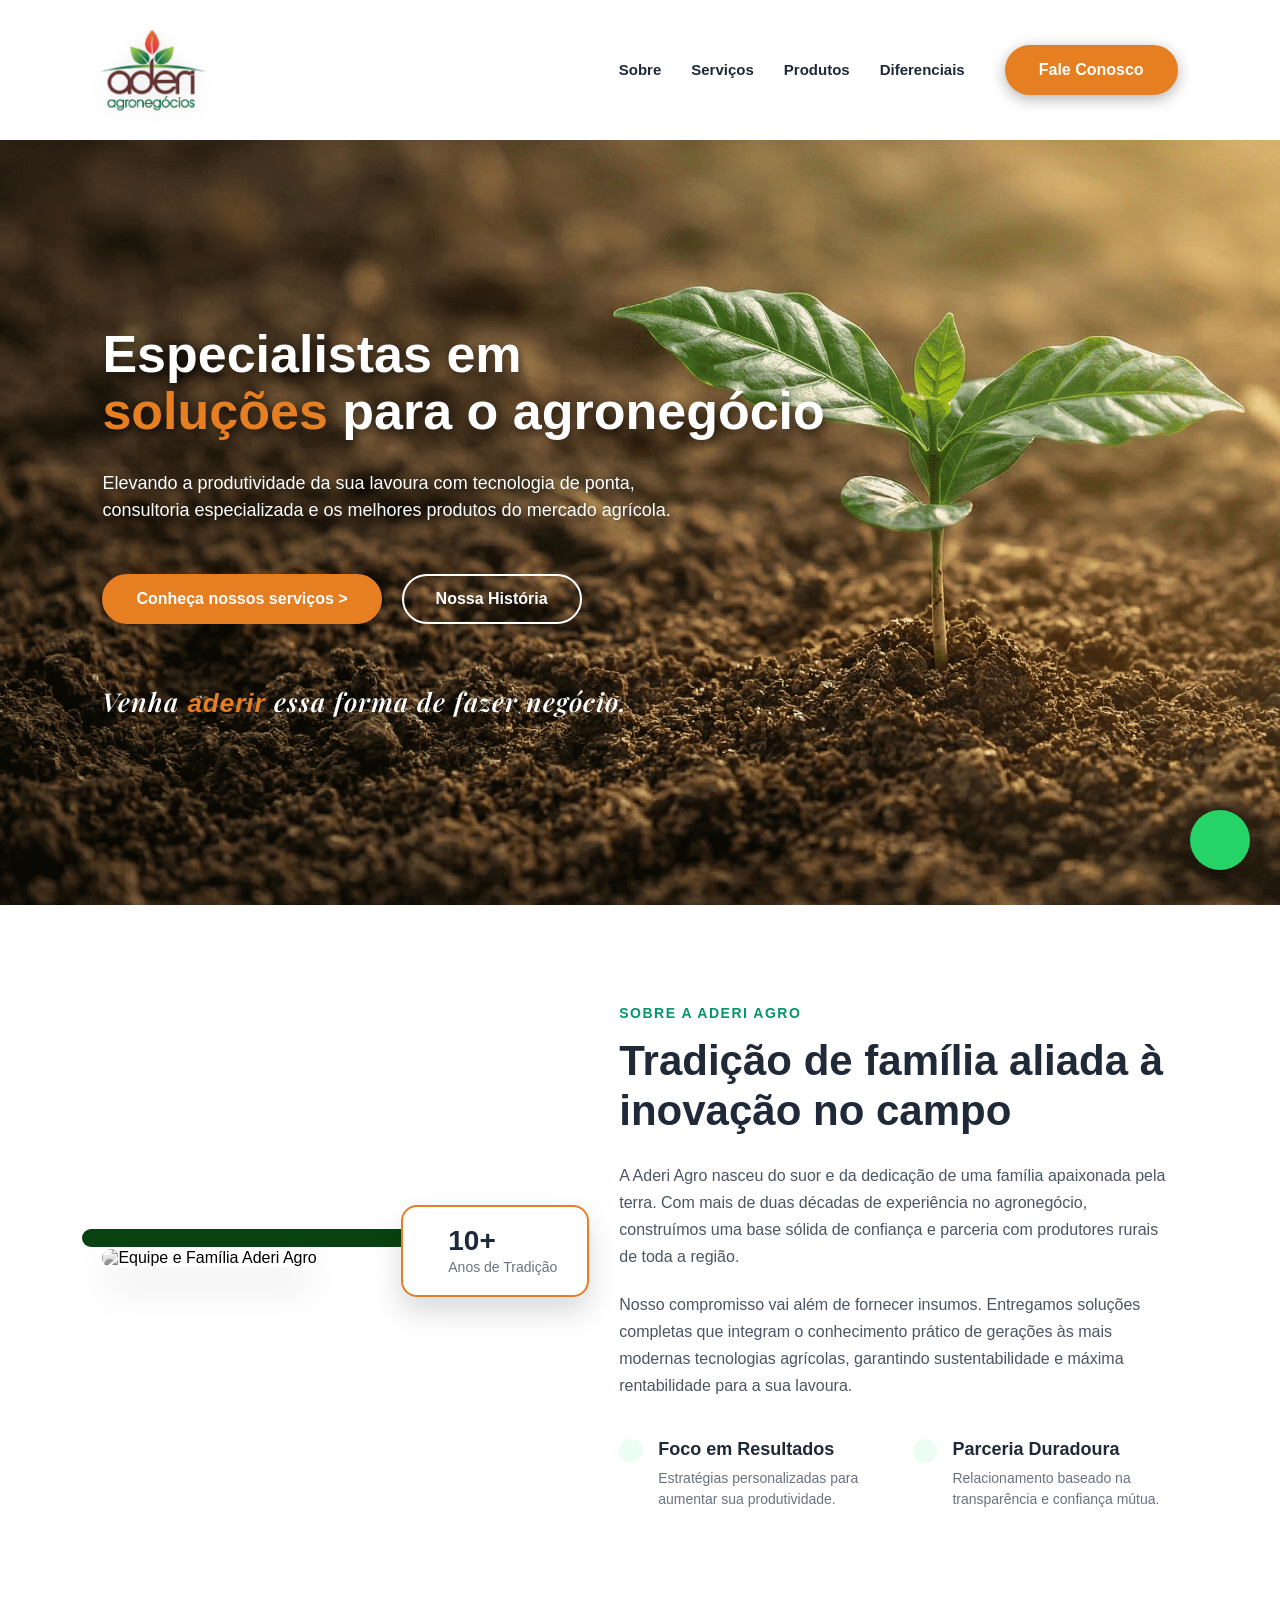
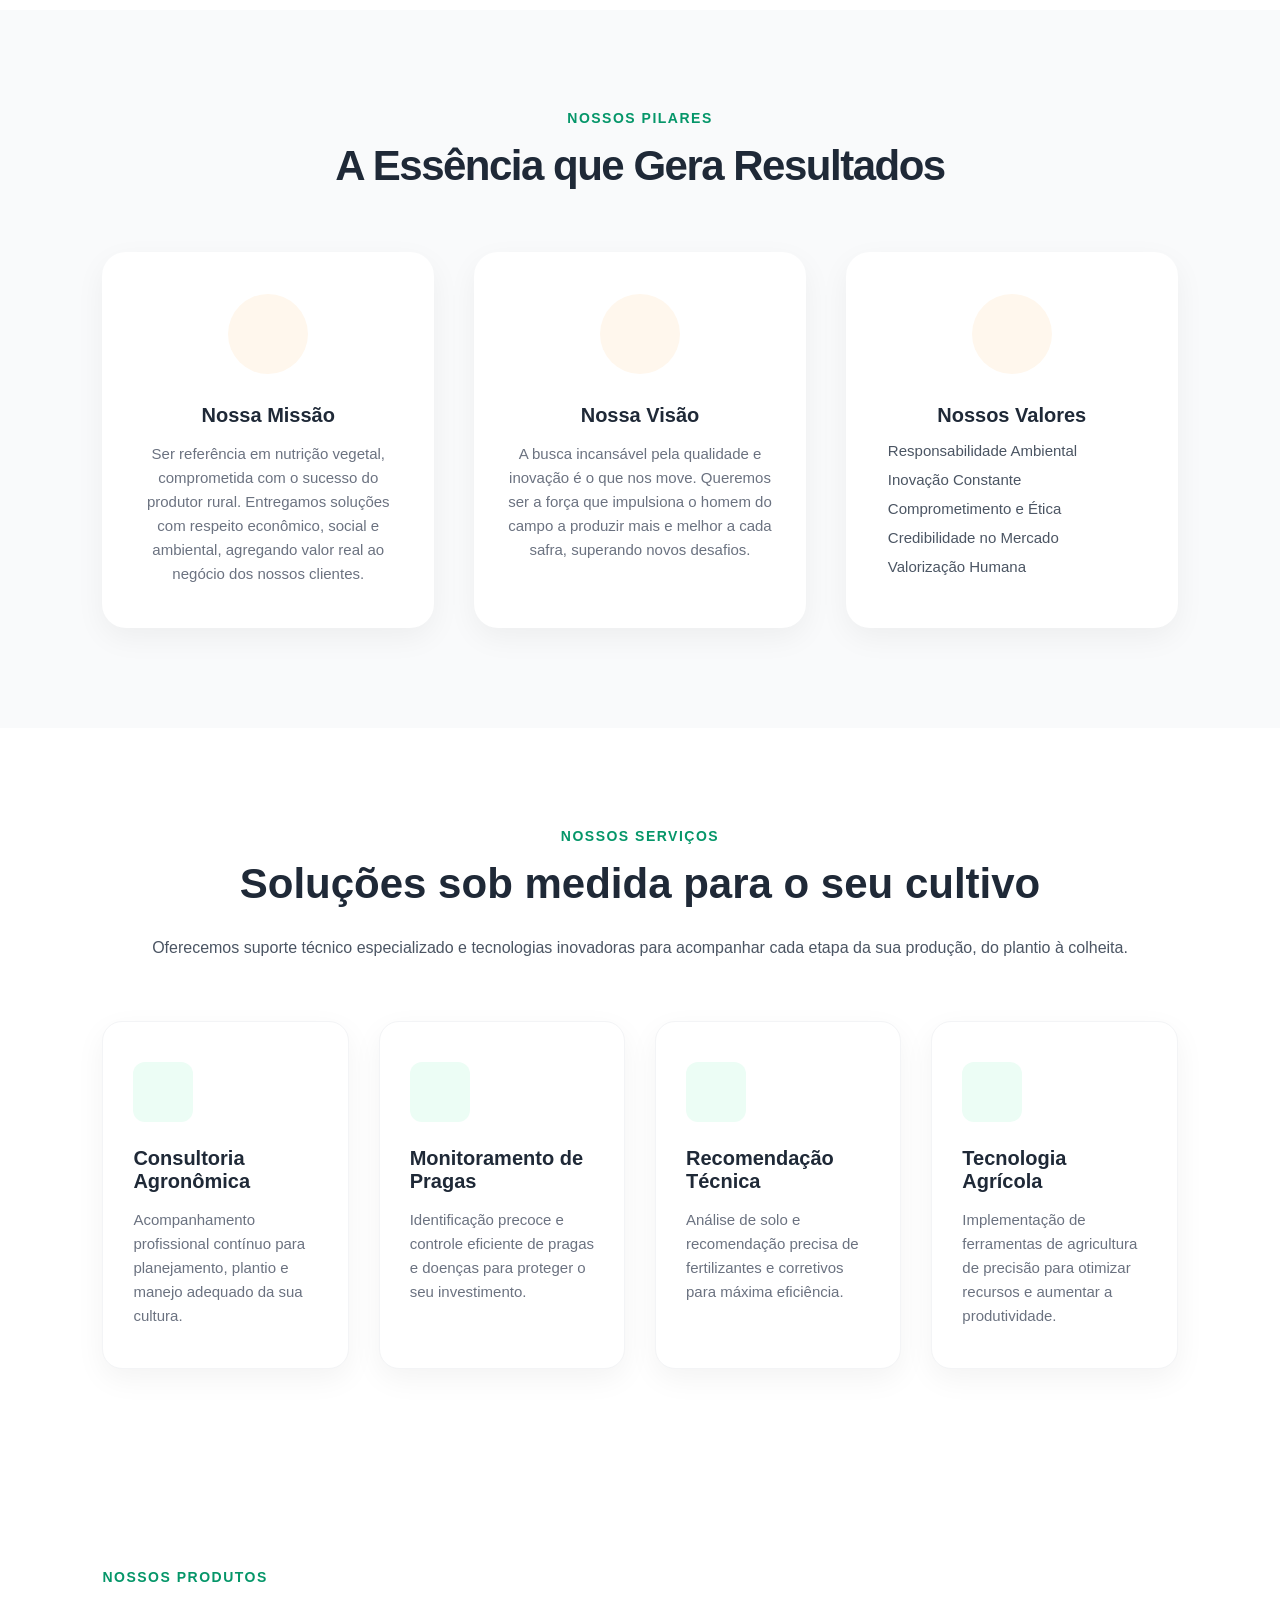
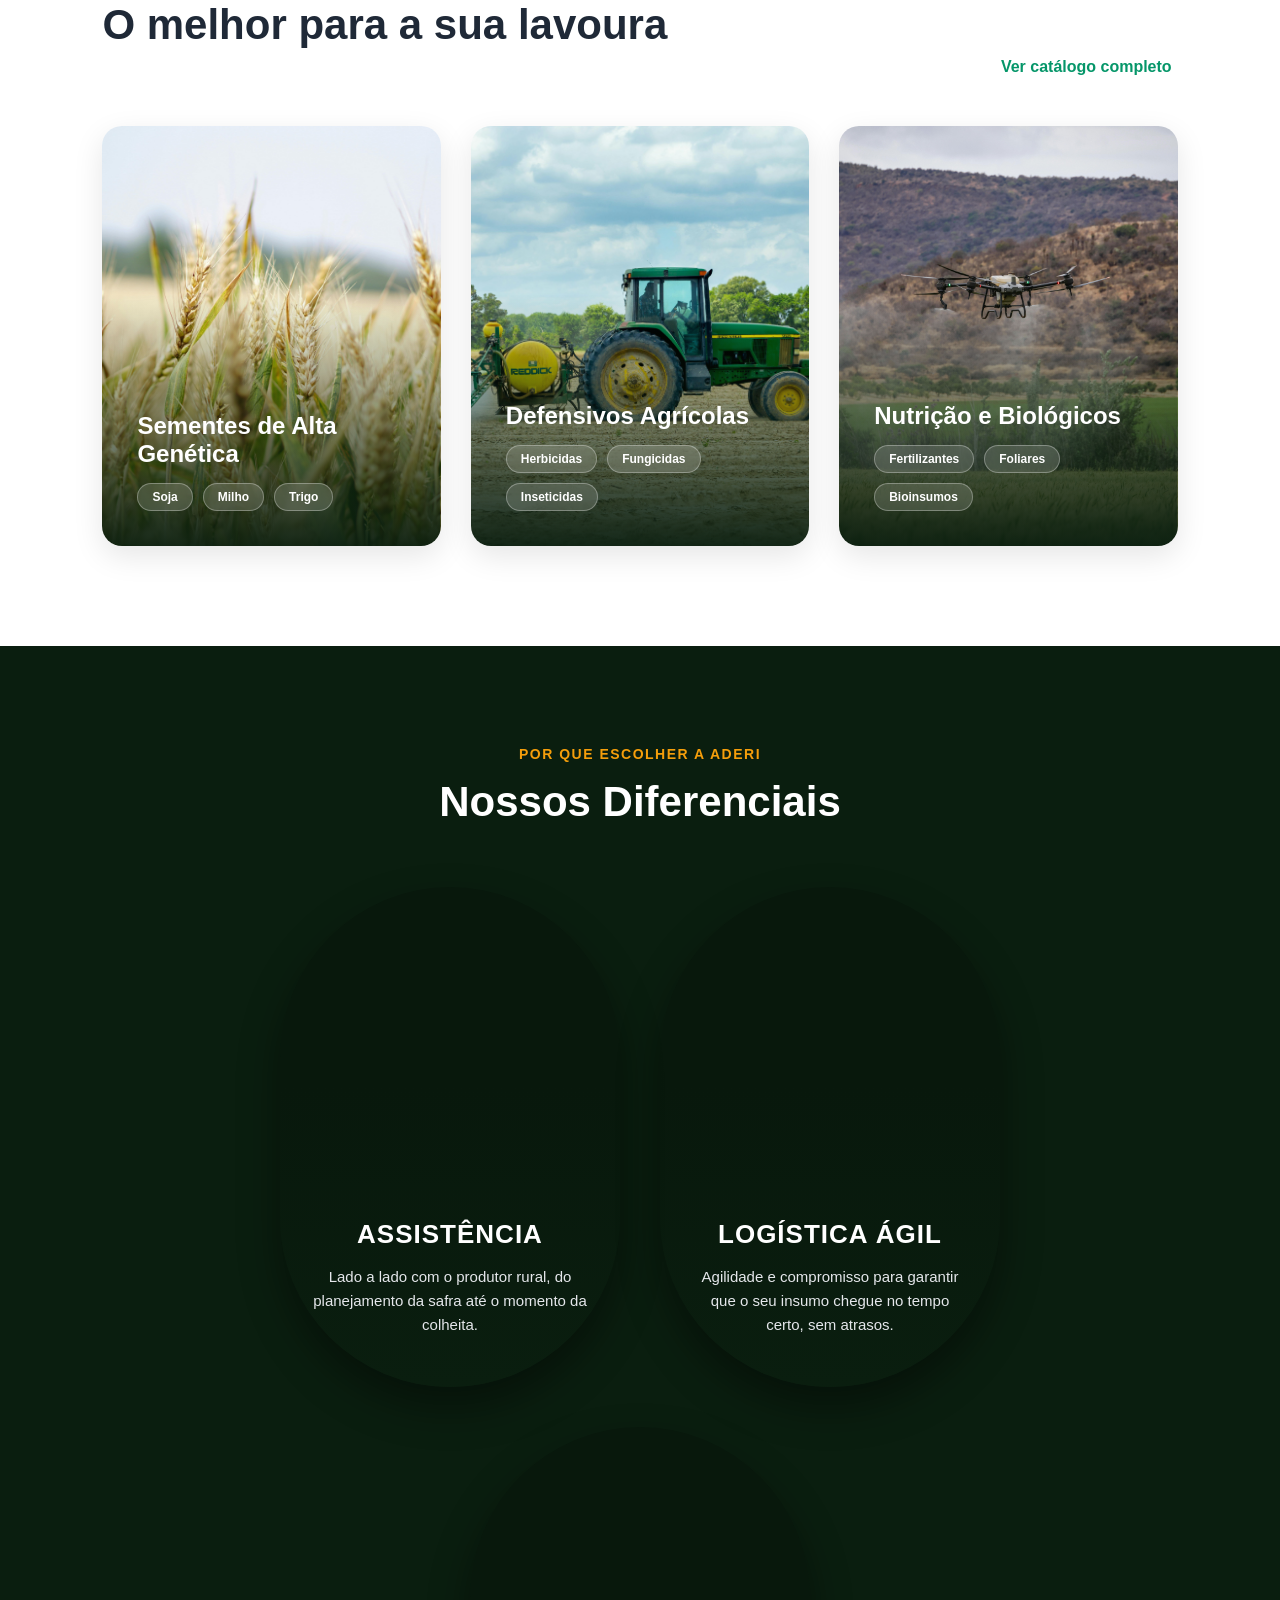
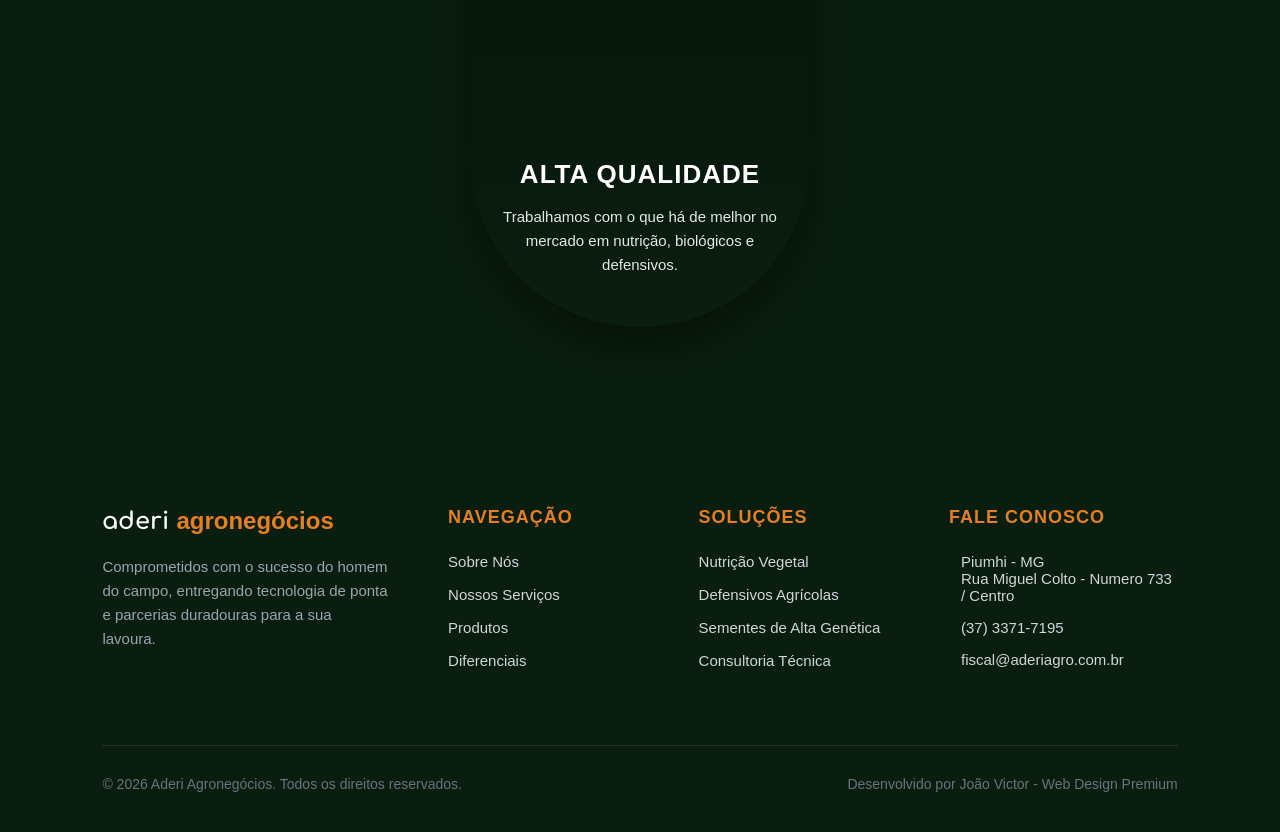
==== commit 4c99a2ad: "Add files via upload" ====
--- a/index.html
+++ b/index.html
@@ -1,129 +1,92 @@
 <!DOCTYPE html>
 <html lang="pt-BR">
 <head>
-    
     <meta charset="UTF-8">
     <meta name="viewport" content="width=device-width, initial-scale=1.0">
     <title>Aderi Agronegócios | Soluções para o Campo</title>
     
     <script src="https://unpkg.com/@phosphor-icons/web"></script>
-    
+
+    <link href="https://fonts.googleapis.com/css2?family=Comfortaa:wght@400;700;900&family=Playfair+Display:ital,wght@1,600&display=swap" rel="stylesheet">
     <link href="https://fonts.googleapis.com/css2?family=Comfortaa:wght@700&display=swap" rel="stylesheet">
     <link href="https://fonts.googleapis.com/css2?family=Comfortaa:wght@700&family=Playfair+Display:ital,wght@1,600&display=swap" rel="stylesheet">
 
     <style>
         /* =========================================
-           1. RESET GLOBAL PERFEITO (Sem esmagar)
-           ========================================= */
-        * {
-            margin: 0;
-            padding: 0;
-            box-sizing: border-box;
-            font-family: 'Segoe UI', Tahoma, sans-serif;
+           1. RESET GLOBAL
+           ========================================= */
+        * { margin: 0; padding: 0; box-sizing: border-box; font-family: 'Segoe UI', Tahoma, sans-serif; }
+        html, body { width: 100%; max-width: 100vw; overflow-x: hidden; background-color: #ffffff; }
+
+        /* =========================================
+           CABEÇALHO BRANCO PREMIUM
+           ========================================= */
+        .cabecalho-principal { 
+            position: relative; width: 100%; z-index: 10; display: flex; justify-content: space-between; 
+            align-items: center; padding: 20px 8%; background-color: #ffffff; box-shadow: 0 4px 15px rgba(0,0,0,0.05); 
         }
-
-        html, body {
-            margin: 0 !important;
-            padding: 0 !important;
-            width: 100%;
-            max-width: 100vw;
-            overflow-x: hidden;
-            background-color: #ffffff;
-        }
-
-
-           /* =========================================
-           2. HERO SECTION
+        
+        .menu-navegacao ul { display: flex; gap: 30px; list-style: none; }
+        .menu-navegacao a { color: #1F2937; text-decoration: none; font-weight: 600; font-size: 15px; transition: color 0.3s ease; }
+        .menu-navegacao a:hover { color: #E67E22; }
+
+        /* =========================================
+           2. HERO SECTION (Sem Insulfilm e Focado)
            ========================================= */
         .hero-section { 
-            /* Baixei o insulfilm de 0.7 para 0.5 para clarear um pouco a foto! */
-            background-image: linear-gradient(rgba(10, 30, 15, 0.5), rgba(10, 30, 15, 0.5)), url('hero/aderiFundo.jpeg'); 
-            background-size: 105%; 
-            background-position: center; 
-            height: 100vh; 
+            background-image: url('hero/aderiFundo3.png'); 
+            
+            /* 🔥 O TRUQUE DE ÓTICA: Aumentamos o zoom pra 125%.
+               Isso faz a imagem "inchar" e empurra a planta mais pra direita! */
+            background-size: 125% auto; 
+            
+            /* Mantemos o pino cravado na esquerda (0%) */
+            background-position: 0% center; 
+            
+            height: 85vh; 
             width: 100%; 
             position: relative; 
+            display: flex; 
+            align-items: center; 
             overflow: hidden; 
         }
         
-        .hero-layout { display: flex; justify-content: space-between; align-items: center; padding: 0 8%; height: 100%; }
-
-        .cabecalho-principal { position: absolute; top: 0; left: 0; width: 100%; z-index: 10; display: flex; justify-content: space-between; align-items: center; padding: 30px 8%; }
-        .logo-pequena img { max-width: 140px; height: auto; }
-        .menu-navegacao ul { display: flex; gap: 30px; list-style: none; }
-        .menu-navegacao a { color: #ffffff; text-decoration: none; font-weight: 500; font-size: 15px; transition: color 0.3s ease; }
-        .menu-navegacao a:hover { color: #E67E22; }
-
-        /* Aumentamos a caçamba de 45% para 55% para caber a frase inteira */
-        .hero-conteudo { width: 55%; display: flex; flex-direction: column; justify-content: center; align-items: flex-start; color: #ffffff; }
-        
-        .badge-tecnologia { display: inline-block; background-color: rgba(255, 255, 255, 0.1); color: #E67E22; padding: 8px 16px; border-radius: 50px; font-size: 14px; font-weight: 600; margin-bottom: 24px; border: 1px solid #E67E22; }
-        
-        /* AQUI ESTÁ A MUDANÇA 1: Diminuímos a margem embaixo do título para 10px */
-        .hero-conteudo h1 { font-size: 52px; font-weight: 800; line-height: 1.1; margin-bottom: 10px; }
-        
-        /* Aplicamos a Playfair Display em itálico: pura elegância e contraste! */
-        .slogan-aderi { 
-            font-family: 'Playfair Display', serif; 
-            font-size: 26px; 
-            font-weight: 600; 
-            font-style: italic; 
-            color: #ffffff; 
-            margin-top: 45px; 
-            letter-spacing: 1px; 
-        }
+        .hero-layout { display: flex; justify-content: space-between; align-items: center; padding: 0 8%; width: 100%; }
+
+        /* Aumentei a largura pra 70% já que tiramos a logo do lado direito */
+        .hero-conteudo { width: 70%; display: flex; flex-direction: column; justify-content: center; align-items: flex-start; color: #ffffff; }
+        
+        /* 🔥 TRUQUE DE MESTRE: Sombras sutis para o texto branco não sumir na foto clara */
+        .hero-conteudo h1 { font-size: 52px; font-weight: 800; line-height: 1.1; margin-bottom: 30px; text-shadow: 2px 4px 10px rgba(0,0,0,0.6); } 
+        .hero-conteudo p { font-size: 18px; margin-bottom: 50px; max-width: 600px; line-height: 1.5; color: #ffffff; text-shadow: 1px 2px 8px rgba(0,0,0,0.8); } 
+        .slogan-aderi { font-family: 'Playfair Display', serif; font-size: 26px; font-weight: 600; font-style: italic; color: #ffffff; margin-top: 60px; letter-spacing: 1px; text-shadow: 2px 4px 10px rgba(0,0,0,0.6); } 
+        
         .destaque-laranja { color: #E67E22; }
-        /* Aumentamos de 40px para 100px para empurrar o final da foto pra baixo kkk */
-        .hero-conteudo p { font-size: 18px; margin-bottom: 100px; max-width: 600px; line-height: 1.5; }
-        
-        /* 1. A caçamba travada no tamanho certo (40% da tela) */
-        .hero-logo-grande { width: 40%; text-align: right; display: flex; justify-content: center; align-items: center; }
-        
-        /* 2. A logo do tamanho normal, com a trava de segurança, puxada 40px para a esquerda */
-        .hero-logo-grande img { width: 100%; max-width: 800px; height: auto; transform: translateX(-40px); }
         
         .hero-botoes { display: flex; gap: 20px; }
-        .btn-primario { display: inline-block; background-color: #E67E22; color: #ffffff; padding: 14px 32px; border-radius: 50px; text-decoration: none; font-weight: 700; font-size: 16px; transition: all 0.3s ease; border: 2px solid #E67E22; }
-        .btn-primario:hover { background-color: #D35400; border-color: #D35400; transform: translateY(-3px); box-shadow: 0 10px 20px rgba(230, 126, 34, 0.3); }
-        .btn-secundario { display: inline-block; background-color: transparent; color: #ffffff; padding: 14px 32px; border-radius: 50px; text-decoration: none; font-weight: 600; font-size: 16px; border: 2px solid #ffffff; transition: all 0.3s ease; }
-        .btn-secundario:hover { background-color: #ffffff; color: #1a1a1a; transform: translateY(-3px); }
+        .btn-primario { display: inline-block; background-color: #E67E22; color: #ffffff; padding: 14px 32px; border-radius: 50px; text-decoration: none; font-weight: 700; font-size: 16px; transition: all 0.3s ease; border: 2px solid #E67E22; box-shadow: 0 4px 15px rgba(0,0,0,0.3); }
+        .btn-primario:hover { background-color: #D35400; border-color: #D35400; transform: translateY(-3px); box-shadow: 0 10px 20px rgba(230, 126, 34, 0.5); }
+        .btn-secundario { display: inline-block; background-color: transparent; color: #ffffff; padding: 14px 32px; border-radius: 50px; text-decoration: none; font-weight: 600; font-size: 16px; border: 2px solid #ffffff; transition: all 0.3s ease; text-shadow: 1px 2px 5px rgba(0,0,0,0.5); box-shadow: 0 4px 15px rgba(0,0,0,0.2); }
+        .btn-secundario:hover { background-color: #ffffff; color: #1a1a1a; transform: translateY(-3px); text-shadow: none; }
     
         /* =========================================
-           3. SEÇÕES MEIO (Sobre, Pilares, Serviços, Produtos)
-           ========================================= */
-        .secao-sobre, .secao-servicos, .secao-produtos { padding: 100px 8%; background-color: #ffffff; overflow-x: hidden; }
-        .secao-pilares { padding: 100px 8%; background-color: #F9FAFB; overflow-x: hidden; }
+           3. SEÇÕES MEIO 
+           ========================================= */
+        .secao-sobre, .secao-servicos, .secao-produtos { padding: 100px 8%; background-color: #ffffff; }
+        .secao-pilares { padding: 100px 8%; background-color: #F9FAFB; }
         
         .container-sobre { display: flex; justify-content: space-between; align-items: center; gap: 60px; }
         .sobre-imagem-wrapper { width: 45%; position: relative; }
-        
-        /* Fundo escuro premium atrás da foto */
         .sobre-imagem-wrapper::before { content: ''; position: absolute; top: -20px; left: -20px; width: 100%; height: 100%; background-color: #094211; border-radius: 24px; z-index: 0; }
-        
-        /* Aumentamos a altura de 420px para 550px para dar mais imponência */
-        .foto-principal { 
-            width: 100%; 
-            height: 550px; /* <--- Aumentei aqui! */
-            object-fit: cover; 
-            object-position: center 25%; /* Ajusta para focar mais no rosto de vocês */
-            border-radius: 24px; 
-            position: relative; 
-            z-index: 1; 
-            box-shadow: 0 20px 40px rgba(0, 0, 0, 0.1); 
-            filter: grayscale(100%) contrast(115%); 
-            transition: all 0.5s ease; 
-        }
-
-        /* A MÁGICA: Ganha cor e dá o zoom quando o mouse passa! */
+        .foto-principal { width: 100%; height: 550px; object-fit: cover; object-position: center 25%; border-radius: 24px; position: relative; z-index: 1; box-shadow: 0 20px 40px rgba(0, 0, 0, 0.1); filter: grayscale(100%) contrast(115%); transition: all 0.5s ease; }
         .foto-principal:hover { filter: grayscale(0%) contrast(100%); transform: scale(1.03); }
         
-        /* O SELO: Ganhou a borda laranja e o ícone na cor da marca */
         .badge-experiencia { position: absolute; bottom: -30px; right: -30px; background-color: #ffffff; padding: 20px 30px; border-radius: 16px; box-shadow: 0 15px 30px rgba(0, 0, 0, 0.15); display: flex; align-items: center; gap: 15px; z-index: 2; border: 2px solid #E67E22; }
         .icone-badge { font-size: 44px; color: #E67E22; }
-        
         .badge-texto { display: flex; flex-direction: column; }
         .badge-numero { font-size: 28px; font-weight: 800; color: #1F2937; line-height: 1; }
         .badge-legenda { font-size: 14px; color: #6B7280; font-weight: 500; margin-top: 4px; }
+        
         .sobre-conteudo { width: 55%; }
         .subtitulo-secao { color: #059669; font-weight: 700; font-size: 14px; letter-spacing: 1.5px; text-transform: uppercase; display: block; margin-bottom: 15px; }
         .sobre-conteudo h2, .cabecalho-secao-centro h2, .titulos-esq h2 { font-size: 42px; font-weight: 800; color: #1F2937; line-height: 1.2; margin-bottom: 25px; }
@@ -133,6 +96,7 @@
         .icone-destaque { font-size: 32px; color: #059669; background-color: #ECFDF5; padding: 12px; border-radius: 12px; }
         .destaque-texto h4 { font-size: 18px; font-weight: 700; color: #1F2937; margin-bottom: 8px; }
         .destaque-texto p { font-size: 14px; color: #6B7280; line-height: 1.5; margin-bottom: 0; }
+        
         .cabecalho-secao-centro { text-align: center; margin-bottom: 60px; }
         .grid-pilares { display: grid; grid-template-columns: repeat(3, 1fr); gap: 40px; }
         .grid-servicos { display: grid; grid-template-columns: repeat(4, 1fr); gap: 30px; }
@@ -160,7 +124,7 @@
         .tags-produto span { background-color: rgba(255, 255, 255, 0.15); backdrop-filter: blur(8px); color: #ffffff; font-size: 12px; font-weight: 600; padding: 6px 14px; border-radius: 50px; border: 1px solid rgba(255, 255, 255, 0.3); }
 
         /* =========================================
-           4. DIFERENCIAIS (Cápsulas Estilo Dinac)
+           4. DIFERENCIAIS
            ========================================= */
         .secao-diferenciais { padding: 100px 8%; background-color: #0A1E0F; }
         .secao-diferenciais .subtitulo-secao { color: #F59E0B; }
@@ -168,191 +132,95 @@
 
         .grid-ovais { display: flex; justify-content: center; gap: 40px; margin-top: 60px; flex-wrap: wrap; }
 
-        .card-oval { 
-            width: 340px; 
-            height: 500px; 
-            border-radius: 170px; 
-            background-size: cover; 
-            background-position: center; 
-            display: flex; 
-            flex-direction: column; 
-            justify-content: flex-end; 
-            padding: 50px 30px; 
-            text-align: center; 
-            box-shadow: 0 20px 40px rgba(0, 0, 0, 0.4); 
-            transition: transform 0.5s ease, box-shadow 0.5s ease; 
-        }
+        .card-oval { width: 340px; height: 500px; border-radius: 170px; background-size: cover; background-position: center; display: flex; flex-direction: column; justify-content: flex-end; padding: 50px 30px; text-align: center; box-shadow: 0 20px 40px rgba(0, 0, 0, 0.4); transition: transform 0.5s ease, box-shadow 0.5s ease; }
         .card-oval:hover { transform: translateY(-15px); box-shadow: 0 30px 50px rgba(230, 126, 34, 0.3); }
         .conteudo-oval h3 { color: #ffffff; font-size: 26px; font-weight: 800; margin-bottom: 15px; text-transform: uppercase; letter-spacing: 1px; }
         .conteudo-oval p { color: #E5E7EB; font-size: 15px; line-height: 1.6; }
 
-        .titulo-pilares {
-            font-size: 48px; /* Bem grande para ter autoridade */
-            font-weight: 900; /* Extra bold */
-            color: #0A1E0F; /* O nosso verde mais escuro e sério */
-            margin-top: 10px;
-            letter-spacing: -1.5px; /* Deixa a letra "apertada" igual marca de luxo */
-            text-transform: none; /* Mantém elegante, sem ficar gritando em caixa alta */
-        }
-
-        /* O subtítulo que fica em cima ("Nossos Pilares") também precisa de um ajuste */
-        .subtitulo-secao {
-            color: #E67E22; /* Laranja da marca para dar o contraste */
-            font-weight: 700;
-            font-size: 14px;
-            letter-spacing: 2px;
-            text-transform: uppercase;
-        }
-/* =========================================
-           5. RODAPÉ (Footer Premium)
-           ========================================= */
-        .rodape-principal { background-color: #0A1E0F; color: #ffffff; padding: 80px 8% 40px 8%; font-family: 'Segoe UI', sans-serif; }
-        
+        .titulo-pilares { font-size: 48px; font-weight: 900; color: #0A1E0F; margin-top: 10px; letter-spacing: -1.5px; text-transform: none; }
+        
+        /* =========================================
+           5. RODAPÉ
+           ========================================= */
+        .rodape-principal { background-color: #0A1E0F; color: #ffffff; padding: 80px 8% 40px 8%; }
         .container-rodape { display: grid; grid-template-columns: 1.5fr 1fr 1fr 1.2fr; gap: 60px; margin-bottom: 60px; }
-        
         .coluna-rodape h3 { color: #E67E22; font-size: 18px; font-weight: 700; margin-bottom: 25px; text-transform: uppercase; letter-spacing: 1px; }
-        
         .logo-rodape { font-family: 'Comfortaa', cursive; font-weight: 700; font-size: 24px; margin-bottom: 20px; display: block; }
         .texto-sobre-rodape { color: #9CA3AF; font-size: 15px; line-height: 1.6; margin-bottom: 25px; }
-        
         .links-rodape { list-style: none; }
         .links-rodape li { margin-bottom: 15px; }
         .links-rodape a { color: #D1D5DB; text-decoration: none; transition: color 0.3s ease; font-size: 15px; }
         .links-rodape a:hover { color: #E67E22; padding-left: 5px; }
-        
         .info-contato { display: flex; flex-direction: column; gap: 15px; }
         .item-contato { display: flex; align-items: flex-start; gap: 12px; color: #D1D5DB; font-size: 15px; }
         .item-contato i { color: #E67E22; font-size: 20px; margin-top: 3px; }
-
-        /* Divisória e Copyright */
         .base-rodape { border-top: 1px solid rgba(255, 255, 255, 0.1); padding-top: 30px; display: flex; justify-content: space-between; align-items: center; color: #6B7280; font-size: 14px; }
         .redes-sociais { display: flex; gap: 20px; }
         .redes-sociais a { color: #ffffff; font-size: 24px; transition: transform 0.3s ease, color 0.3s ease; }
         .redes-sociais a:hover { color: #E67E22; transform: translateY(-5px); }
 
-        /* Botão Flutuante do Zap */
-        .whatsapp-fixo {
-            position: fixed;
-            bottom: 30px;
-            right: 30px;
-            background-color: #25d366;
-            color: #fff;
-            width: 60px;
-            height: 60px;
-            border-radius: 50px;
-            display: flex;
-            justify-content: center;
-            align-items: center;
-            font-size: 35px;
-            box-shadow: 0 10px 25px rgba(0,0,0,0.3);
-            z-index: 1000;
-            transition: all 0.3s ease;
-            text-decoration: none;
-        }
-
-        .whatsapp-fixo:hover {
-            transform: scale(1.1) rotate(15deg);
-            background-color: #128c7e;
-        }
-
-        /* Animação de pulo que o JS vai disparar */
-        @keyframes balancar {
-            0% { transform: scale(1); }
-            50% { transform: scale(1.2); }
-            100% { transform: scale(1); }
-        }
-
-        .animar-zap {
-            animation: balancar 0.5s ease infinite;
-        }
-
-/* =========================================
-           6. RESPONSIVIDADE TOTAL (O Chassi da Caminhonete)
+        .whatsapp-fixo { position: fixed; bottom: 30px; right: 30px; background-color: #25d366; color: #fff; width: 60px; height: 60px; border-radius: 50px; display: flex; justify-content: center; align-items: center; font-size: 35px; box-shadow: 0 10px 25px rgba(0,0,0,0.3); z-index: 1000; transition: all 0.3s ease; text-decoration: none; }
+        .whatsapp-fixo:hover { transform: scale(1.1) rotate(15deg); background-color: #128c7e; }
+        @keyframes balancar { 0% { transform: scale(1); } 50% { transform: scale(1.2); } 100% { transform: scale(1); } }
+        .animar-zap { animation: balancar 0.5s ease infinite; }
+
+        /* =========================================
+           6. RESPONSIVIDADE BLINDADA (CELULAR)
            ========================================= */
         @media (max-width: 768px) {
-            
-            /* Previne aquela barra de rolagem horizontal chata no celular */
             body, html { overflow-x: hidden; }
 
-            /* 1. O Cabeçalho (Desamassando a lataria) */
             .menu-navegacao { display: none; }
-            .cabecalho-principal { 
-                position: relative; 
-                flex-direction: column; 
-                gap: 15px; 
-                padding: 15px 5%; 
-                background-color: #0A1E0F !important; 
-                text-align: center;
-            }
-            .logo-pequena span { font-size: 22px !important; }
-
-            /* 2. O Hero (Topo) - AGORA COM O NOME CERTO: hero-section */
-            .hero-section { 
-                height: auto !important; 
-                min-height: 100vh !important;
-                padding: 40px 5% 90px 5% !important; /* Empurra a seção de baixo */
-                display: flex !important;
-                flex-direction: column !important; 
-                justify-content: center !important;
-                text-align: center !important; 
-
-                /* 🔥 TRAVA TOTAL DA IMAGEM: Nunca mais vai triplicar */
-                background-repeat: no-repeat !important; 
-                background-size: cover !important;       
-                background-position: center center !important; 
-                background-attachment: scroll !important; 
-            }
-            
-            .hero-conteudo { width: 100% !important; }
-            .hero-conteudo h1 { font-size: 30px !important; line-height: 1.3 !important; margin: 20px 0 !important; }
-            .hero-conteudo p { font-size: 16px !important; margin-bottom: 30px !important; }
-            
-            /* Esconde a logo gigante no celular pro cliente focar na venda */
-            .hero-logo-grande { display: none !important; } 
-            
-            /* Botões organizados um embaixo do outro */
-            .hero-botoes { display: flex !important; flex-direction: column !important; width: 100% !important; gap: 15px !important; margin-top: 10px !important; }
-            .btn-primario, .btn-secundario { width: 100% !important; padding: 15px !important; box-sizing: border-box !important; display: block !important; }
-
-            /* 3. Ajuste de respiro geral (Padding das seções) */
-            .secao-sobre, .secao-servicos, .secao-produtos, .secao-pilares { padding: 60px 5%; }
-            
-            /* Ajuste de todos os títulos grandes do site */
-            .sobre-conteudo h2, .cabecalho-secao-centro h2, .titulos-esq h2, .titulo-pilares { font-size: 32px; line-height: 1.2; word-break: break-word; }
-
-            /* 4. A Seção Sobre */
+            .cabecalho-principal { flex-direction: column; gap: 15px; padding: 20px 5%; text-align: center; }
+            .logo-pequena span { font-size: 24px !important; }
+
+            /* 🔥 CELULAR: SEM INSULFILM TAMBÉM */
+            .hero-section { height: auto !important; padding: 60px 0 !important; background-image: url('hero/aderiFundo3.png') !important; background-size: cover !important; background-position: center center !important; }
+            .hero-layout { flex-direction: column !important; padding: 0 5% !important; text-align: center !important; }
+            
+            .hero-conteudo { width: 100% !important; align-items: center !important; }
+            .hero-conteudo h1 { font-size: 32px !important; margin-bottom: 20px !important; } 
+            .hero-conteudo p { font-size: 16px !important; margin-bottom: 40px !important; } 
+            .slogan-aderi { font-size: 20px !important; margin-top: 40px !important; } 
+            
+            .hero-botoes { display: flex !important; flex-direction: column !important; width: 100% !important; gap: 15px !important; }
+            .btn-primario, .btn-secundario { width: 100% !important; padding: 15px !important; box-sizing: border-box !important; }
+
+            .secao-sobre, .secao-servicos, .secao-produtos, .secao-pilares, .secao-diferenciais { padding: 50px 5% !important; }
+            .sobre-conteudo h2, .cabecalho-secao-centro h2, .titulos-esq h2, .titulo-pilares { font-size: 28px !important; line-height: 1.3 !important; }
+
             .container-sobre { flex-direction: column; gap: 40px; }
             .sobre-imagem-wrapper { width: 100%; }
-            .foto-principal { height: 350px; object-position: center 10%; }
-            .sobre-conteudo { width: 100%; }
+            .foto-principal { height: 300px; }
+            .sobre-conteudo { width: 100%; text-align: left; }
             .sobre-destaques { flex-direction: column; gap: 20px; }
             .destaque-item { width: 100%; }
-            
-            /* Ajustando os selos para não vazarem da tela */
-            .badge-experiencia { bottom: -20px; right: 10px; padding: 15px 20px; transform: scale(0.85); }
-            .selo-autoridade { width: 110px; top: -15px; right: -5px; }
-
-            /* 5. As Vitrines (Pilares, Serviços, Produtos) - Empilhando tudo 1 embaixo do outro */
+            .badge-experiencia { bottom: -15px; right: 10px; transform: scale(0.8); }
+
             .grid-pilares { grid-template-columns: 1fr; gap: 30px; }
             .grid-servicos { grid-template-columns: 1fr; gap: 30px; }
             .grid-produtos { grid-template-columns: 1fr; gap: 30px; }
             .cabecalho-produtos { flex-direction: column; align-items: flex-start; gap: 15px; }
-
-            /* 6. O Rodapé */
-            .rodape-principal { padding: 60px 5% 30px 5%; }
-            .container-rodape { grid-template-columns: 1fr; gap: 40px; }
+            
+            .grid-ovais { flex-direction: column; align-items: center; gap: 30px; }
+            .card-oval { width: 100%; max-width: 320px; height: 400px; }
+
+            .rodape-principal { padding: 50px 5% 30px 5%; }
+            .container-rodape { grid-template-columns: 1fr; gap: 40px; text-align: center; }
             .base-rodape { flex-direction: column; text-align: center; gap: 15px; }
+            .redes-sociais { justify-content: center; }
+            .info-contato { align-items: center; }
         }
-
     </style>
 </head>
 <body>
 
     <header class="cabecalho-principal">
-        <div class="logo-pequena" style="display: flex; align-items: center;">
-            <span style="color: #ffffff; font-family: 'Comfortaa', cursive; font-weight: 700; font-size: 26px; letter-spacing: -1px;">
-                aderi <span style="color: #E67E22;">agronegócios</span>
-            </span>
+        
+        <div class="logo-pequena" style="display: flex; align-items: center; gap: 15px;">
+            
+            <img src="logoAderi/logo-aderi-4k.png" alt="Ícone Aderi" style="height: 100px; width: auto; margin-left: -20px; filter: drop-shadow(0px 4px 10px rgba(0,0,0,0.1));">
+            
         </div>
         
         <div style="display: flex; align-items: center; gap: 40px;">
@@ -364,15 +232,14 @@
                     <li><a href="#diferenciais">Diferenciais</a></li>
                 </ul>
             </nav>
-            
             <a href="#rodape" class="btn-primario">Fale Conosco</a>
         </div>
+        
     </header>
 
     <section class="hero-section">
         <div class="hero-layout">
             <div class="hero-conteudo">
-                
                 
                 <h1>Especialistas em <br> <span class="destaque-laranja">soluções</span> para o agronegócio</h1>
                 
@@ -381,15 +248,12 @@
                 <div class="hero-botoes">
                     <a href="#servicos" class="btn-primario">Conheça nossos serviços &gt;</a>
                     <a href="#sobre" class="btn-secundario">Nossa História</a>
-            </div>
+                </div>
                 
                 <div class="slogan-aderi">Venha <span class="destaque-laranja">aderir</span> essa forma de fazer negócio.</div>
             </div>
             
-            <div class="hero-logo-grande">
-                <img src="logoAderi/logo-aderi-4k.png" alt="Logotipo Aderi Agronegócios">
-            </div>
-        </div>
+            </div>
     </section>
 
     <section id="sobre" class="secao-sobre">
@@ -506,25 +370,19 @@
                 <div class="card-produto" style="background-image: linear-gradient(to top, rgba(10, 30, 15, 0.95) 0%, rgba(0, 0, 0, 0) 60%), url('produtos/sementes.jpg');">
                     <div class="conteudo-produto">
                         <h3>Sementes de Alta Genética</h3>
-                        <div class="tags-produto">
-                            <span>Soja</span><span>Milho</span><span>Trigo</span>
-                        </div>
+                        <div class="tags-produto"><span>Soja</span><span>Milho</span><span>Trigo</span></div>
                     </div>
                 </div>
                 <div class="card-produto" style="background-image: linear-gradient(to top, rgba(10, 30, 15, 0.95) 0%, rgba(0, 0, 0, 0) 60%), url('produtos/defensivo.jpg');">
                     <div class="conteudo-produto">
                         <h3>Defensivos Agrícolas</h3>
-                        <div class="tags-produto">
-                            <span>Herbicidas</span><span>Fungicidas</span><span>Inseticidas</span>
-                        </div>
+                        <div class="tags-produto"><span>Herbicidas</span><span>Fungicidas</span><span>Inseticidas</span></div>
                     </div>
                 </div>
                 <div class="card-produto" style="background-image: linear-gradient(to top, rgba(10, 30, 15, 0.95) 0%, rgba(0, 0, 0, 0) 60%), url('produtos/foliar.jpg');">
                     <div class="conteudo-produto">
                         <h3>Nutrição e Biológicos</h3>
-                        <div class="tags-produto">
-                            <span>Fertilizantes</span><span>Foliares</span><span>Bioinsumos</span>
-                        </div>
+                        <div class="tags-produto"><span>Fertilizantes</span><span>Foliares</span><span>Bioinsumos</span></div>
                     </div>
                 </div>
             </div> 
@@ -538,28 +396,24 @@
                 <h2>Nossos Diferenciais</h2>
             </div>
             <div class="grid-ovais">
-                
                 <div class="card-oval" style="background-image: linear-gradient(to top, rgba(10, 30, 15, 0.95) 0%, rgba(0, 0, 0, 0.2) 60%), url('diferenciais/agronomo.png');">
                     <div class="conteudo-oval">
                         <h3>Assistência</h3>
                         <p>Lado a lado com o produtor rural, do planejamento da safra até o momento da colheita.</p>
                     </div>
                 </div>
-
                 <div class="card-oval" style="background-image: linear-gradient(to top, rgba(10, 30, 15, 0.95) 0%, rgba(0, 0, 0, 0.2) 60%), url('diferenciais/transpsorte.png');">
                     <div class="conteudo-oval">
                         <h3>Logística Ágil</h3>
                         <p>Agilidade e compromisso para garantir que o seu insumo chegue no tempo certo, sem atrasos.</p>
                     </div>
                 </div>
-
                 <div class="card-oval" style="background-image: linear-gradient(to top, rgba(10, 30, 15, 0.95) 0%, rgba(0, 0, 0, 0.2) 60%), url('diferenciais/qualidade.png');">
                     <div class="conteudo-oval">
                         <h3>Alta Qualidade</h3>
                         <p>Trabalhamos com o que há de melhor no mercado em nutrição, biológicos e defensivos.</p>
                     </div>
                 </div>
-
             </div>
         </div>
     </section>
@@ -567,29 +421,14 @@
     <footer id="rodape" class="rodape-principal">
         <div class="container-rodape">
             <div class="coluna-rodape">
-                <div class="logo-rodape">
-                    aderi <span style="color: #E67E22;">agronegócios</span>
-                </div>
-                <p class="texto-sobre-rodape">
-                    Comprometidos com o sucesso do homem do campo, entregando tecnologia de ponta e parcerias duradouras para a sua lavoura.
-                </p>
+                <div class="logo-rodape">aderi <span style="color: #E67E22;">agronegócios</span></div>
+                <p class="texto-sobre-rodape">Comprometidos com o sucesso do homem do campo, entregando tecnologia de ponta e parcerias duradouras para a sua lavoura.</p>
                 <div class="redes-sociais">
-                    <a href="https://www.instagram.com/aderiagro" target="_blank">
-                        <i class="ph ph-instagram-logo"></i>
-                    </a>
-                    
-                    <a href="https://www.facebook.com/aderiagro" target="_blank">
-                        <i class="ph ph-facebook-logo"></i>
-                    </a>
-                    
-                    <a href="https://wa.me/5537999320009?text=Olá! Estava navegando no site da Aderi Agro e gostaria de um atendimento." target="_blank">
-                        <i class="ph ph-whatsapp-logo"></i>
-                    </a>
-                    
-                    <a href="https://www.linkedin.com/company/aderiagro" target="_blank">
-                        <i class="ph ph-linkedin-logo"></i>
-                    </a>
-            </div>
+                    <a href="https://www.instagram.com/aderiagro" target="_blank"><i class="ph ph-instagram-logo"></i></a>
+                    <a href="https://www.facebook.com/aderiagro" target="_blank"><i class="ph ph-facebook-logo"></i></a>
+                    <a href="https://wa.me/5537999320009?text=Olá! Estava navegando no site da Aderi Agro e gostaria de um atendimento." target="_blank"><i class="ph ph-whatsapp-logo"></i></a>
+                    <a href="https://www.linkedin.com/company/aderiagro" target="_blank"><i class="ph ph-linkedin-logo"></i></a>
+                </div>
             </div>
 
             <div class="coluna-rodape">
@@ -615,18 +454,9 @@
             <div class="coluna-rodape">
                 <h3>Fale Conosco</h3>
                 <div class="info-contato">
-                    <div class="item-contato">
-                        <i class="ph ph-map-pin"></i>
-                        <span>Piumhi - MG<br>Rua Miguel Colto - Numero 733 / Centro</span>
-                    </div>
-                    <div class="item-contato">
-                        <i class="ph ph-phone"></i>
-                        <span>(37) 3371-7195</span>
-                    </div>
-                    <div class="item-contato">
-                        <i class="ph ph-envelope"></i>
-                        <span>fiscal@aderiagro.com.br</span>
-                    </div>
+                    <div class="item-contato"><i class="ph ph-map-pin"></i><span>Piumhi - MG<br>Rua Miguel Colto - Numero 733 / Centro</span></div>
+                    <div class="item-contato"><i class="ph ph-phone"></i><span>(37) 3371-7195</span></div>
+                    <div class="item-contato"><i class="ph ph-envelope"></i><span>fiscal@aderiagro.com.br</span></div>
                 </div>
             </div>
         </div>
@@ -645,52 +475,33 @@
     <script src="https://unpkg.com/scrollreveal"></script>
 
 <script>
-    // Configuração do "Pai tá on" no JavaScript kkk
-    const sr = ScrollReveal({
-        origin: 'top',      // De onde a animação vem
-        distance: '50px',   // Qual a distância do deslocamento
-        duration: 2000,     // Quanto tempo dura a animação (2 segundos)
-        delay: 200,         // Espera um pouquinho antes de começar
-        reset: false        // Se a animação deve repetir toda vez que subir/descer (recomendo false)
-    });
-
-    // Agora dizemos quem vai aparecer!
-    sr.reveal('.hero-conteudo', { origin: 'left' }); // Texto do Hero vem da esquerda
-    sr.reveal('.hero-logo-grande', { origin: 'right', delay: 400 }); // Logo vem da direita
-    sr.reveal('.card-pilar', { interval: 200 }); // Cards de Pilares aparecem um depois do outro
-    sr.reveal('.sobre-imagem-wrapper', { origin: 'bottom' }); // Foto da família sobe
-    sr.reveal('.sobre-conteudo', { origin: 'bottom', delay: 400 }); // Texto do sobre sobe depois
-    sr.reveal('.card-oval', { interval: 200 }); // Seus diferenciais matadores surgindo em sequência
-
-// Espera 5 segundos (5000ms) e faz o Zap chamar a atenção do produtor
+    const sr = ScrollReveal({ origin: 'top', distance: '50px', duration: 2000, delay: 200, reset: false });
+
+    sr.reveal('.hero-conteudo', { origin: 'left' }); 
+    sr.reveal('.card-pilar', { interval: 200 }); 
+    sr.reveal('.sobre-imagem-wrapper', { origin: 'bottom' }); 
+    sr.reveal('.sobre-conteudo', { origin: 'bottom', delay: 400 }); 
+    sr.reveal('.card-oval', { interval: 200 }); 
+
     setTimeout(() => {
         const btnZap = document.getElementById('btn-zap');
         btnZap.classList.add('animar-zap');
-        
-        // Para de balançar depois de 2 segundos para não irritar o cliente kkk
-        setTimeout(() => {
-            btnZap.classList.remove('animar-zap');
-        }, 2000);
+        setTimeout(() => { btnZap.classList.remove('animar-zap'); }, 2000);
     }, 5000);
 
-    // EFEITO DRONE: Rolagem suave para todos os links internos
     document.querySelectorAll('a[href^="#"]').forEach(anchor => {
         anchor.addEventListener('click', function (e) {
-            e.preventDefault(); // Impede o "pulo" seco
-
+            e.preventDefault(); 
             const targetId = this.getAttribute('href');
             const targetElement = document.querySelector(targetId);
-
             if (targetElement) {
-                // Faz a mágica de deslizar suavemente
                 window.scrollTo({
-                    top: targetElement.offsetTop - 80, // -80px para não cobrir o título com o menu fixo
+                    top: targetElement.offsetTop - 80, 
                     behavior: 'smooth'
                 });
             }
         });
     });
-
 </script>
 
 </body>
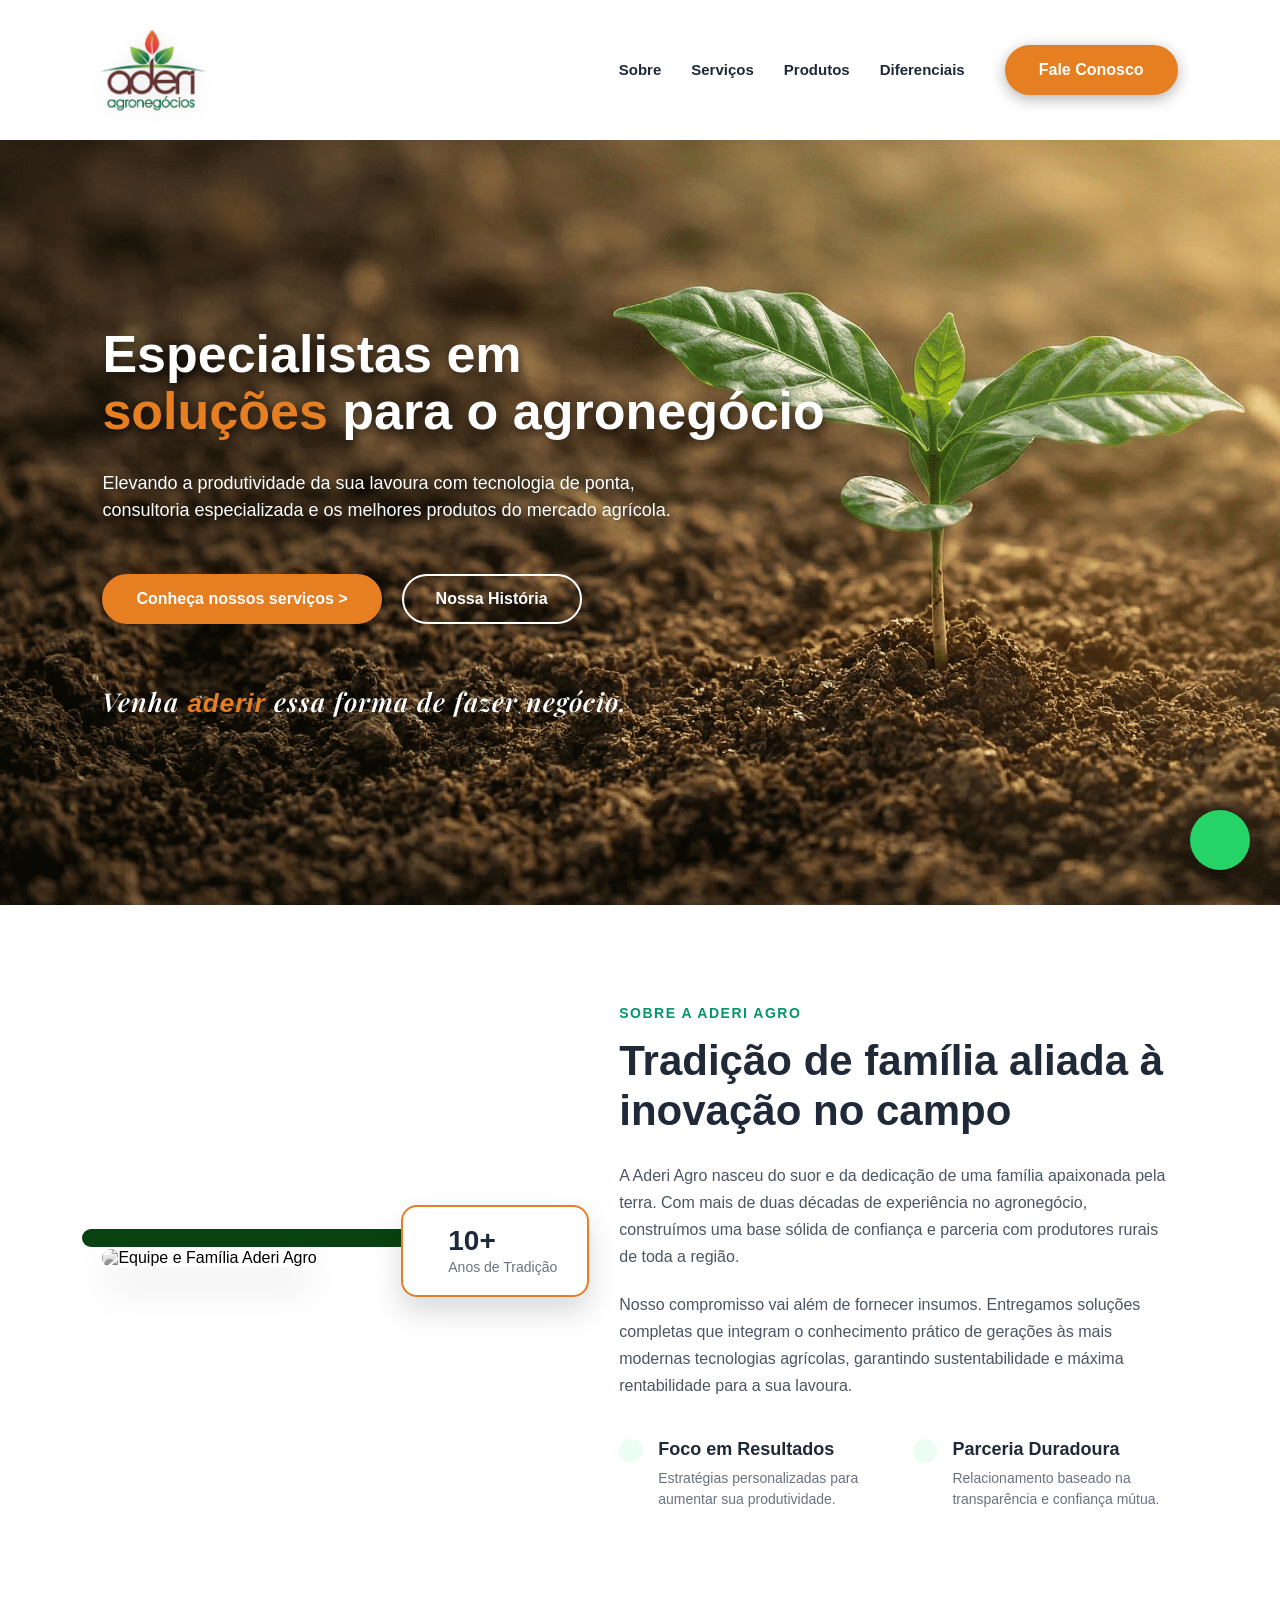
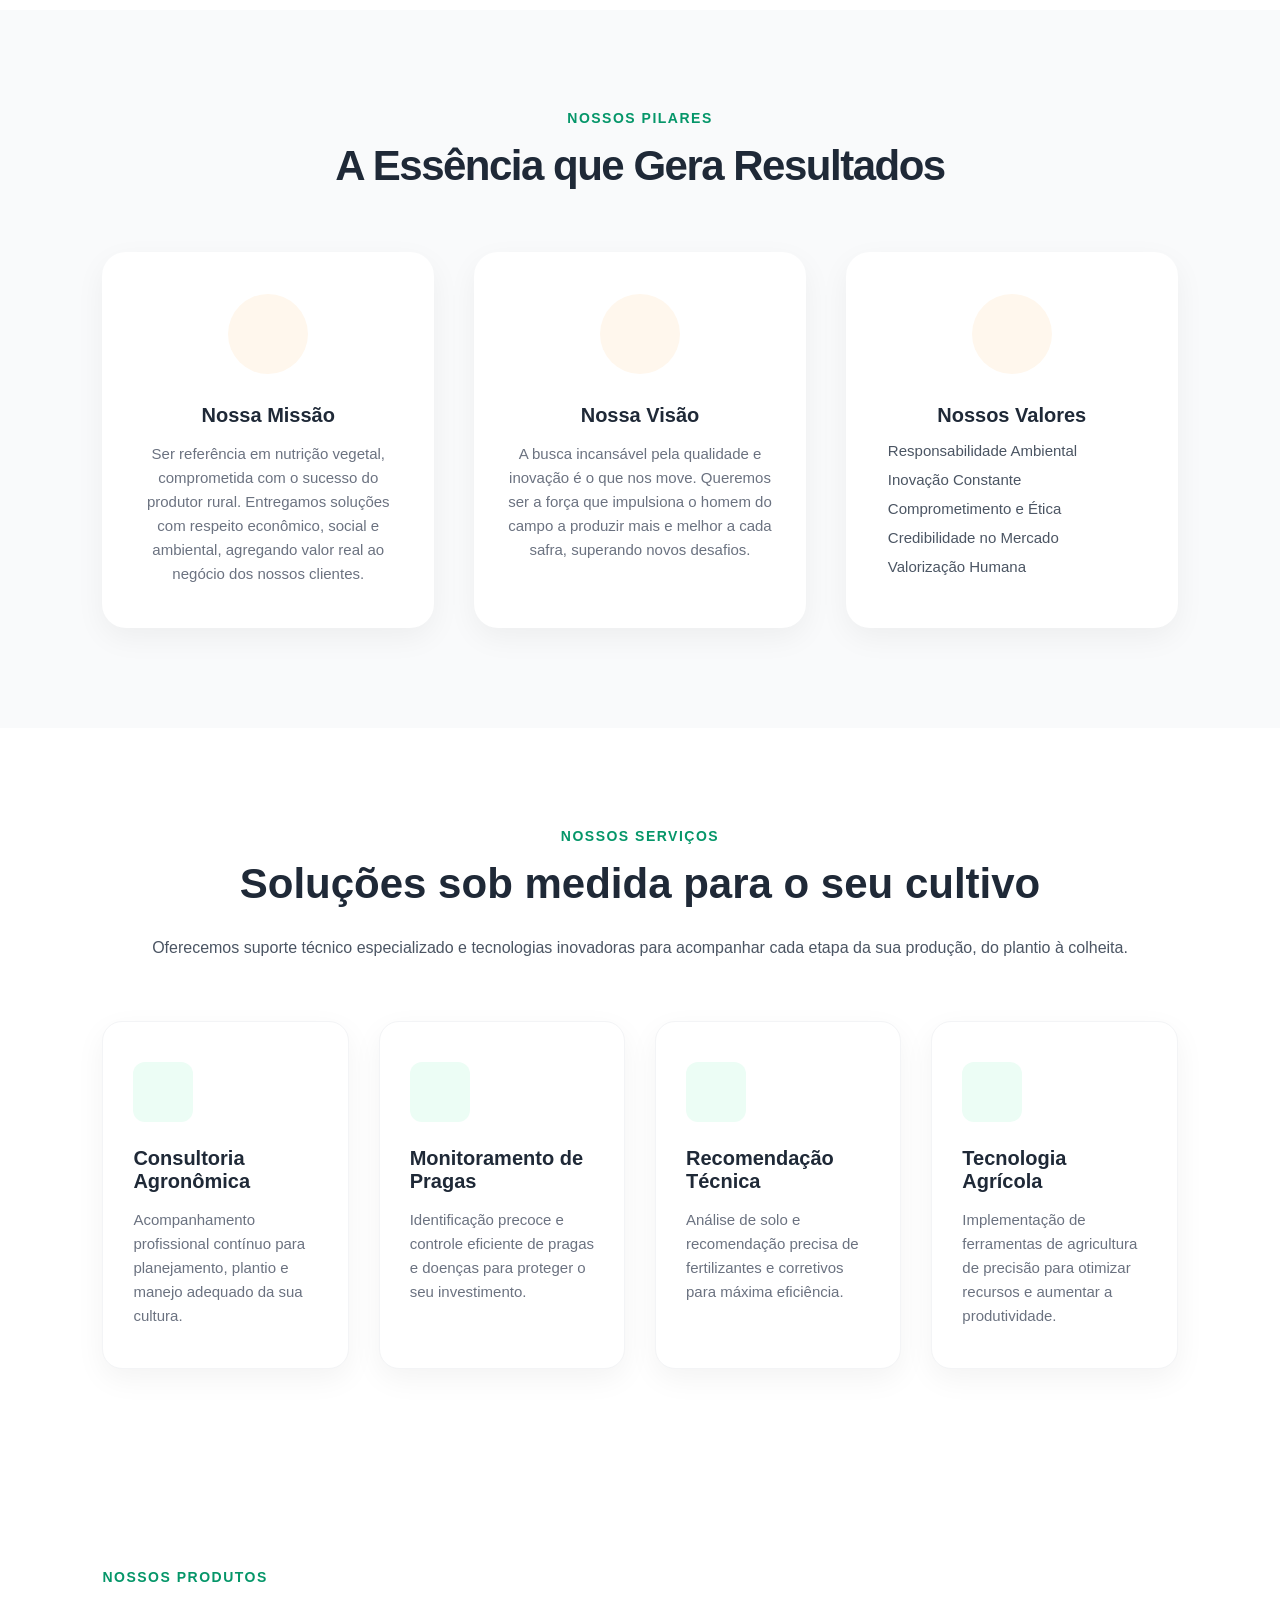
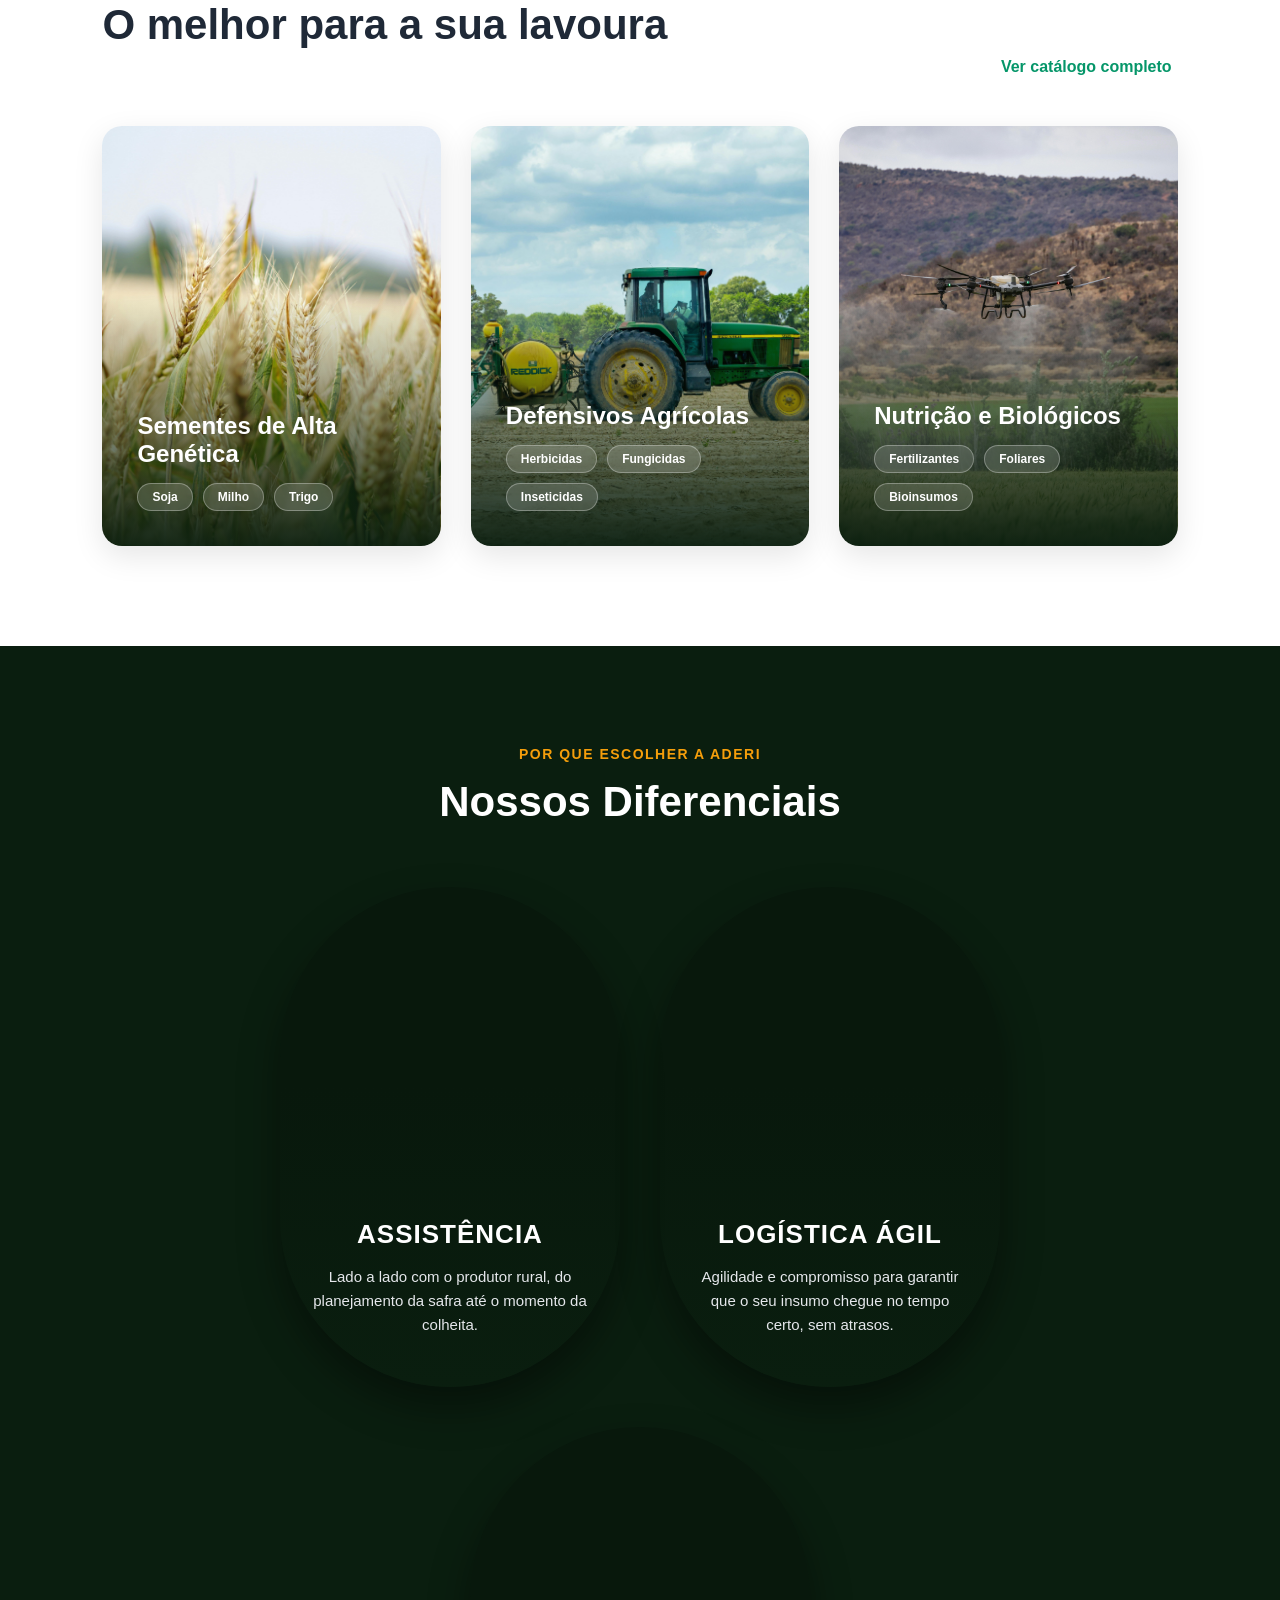
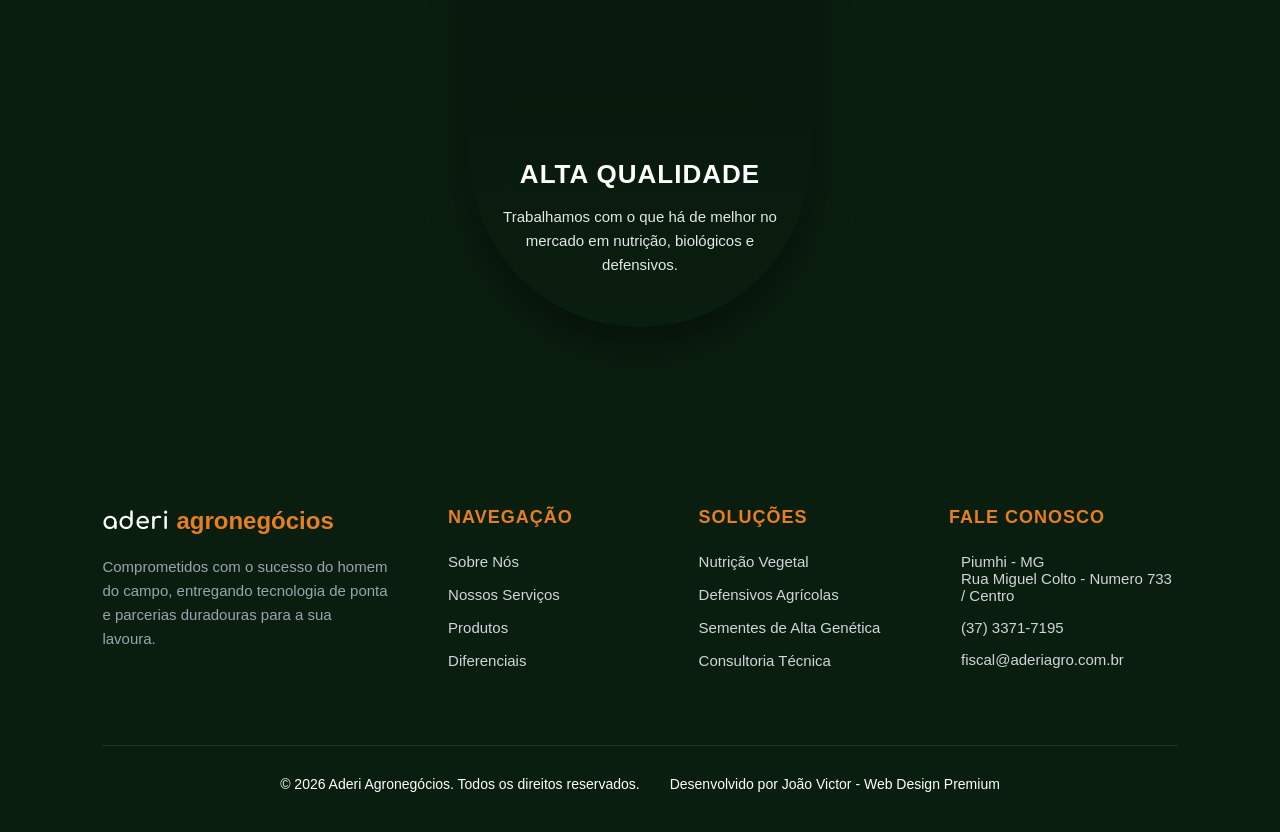
==== commit ce80b598: "Add files via upload FINALMENTE" ====
--- a/index.html
+++ b/index.html
@@ -29,6 +29,8 @@
         .menu-navegacao ul { display: flex; gap: 30px; list-style: none; }
         .menu-navegacao a { color: #1F2937; text-decoration: none; font-weight: 600; font-size: 15px; transition: color 0.3s ease; }
         .menu-navegacao a:hover { color: #E67E22; }
+        .icone-menu-mobile { display: none; font-size: 38px; color: #1F2937; cursor: pointer; transition: color 0.3s; }
+        .icone-menu-mobile:hover { color: #E67E22; }
 
         /* =========================================
            2. HERO SECTION (Sem Insulfilm e Focado)
@@ -154,7 +156,22 @@
         .info-contato { display: flex; flex-direction: column; gap: 15px; }
         .item-contato { display: flex; align-items: flex-start; gap: 12px; color: #D1D5DB; font-size: 15px; }
         .item-contato i { color: #E67E22; font-size: 20px; margin-top: 3px; }
-        .base-rodape { border-top: 1px solid rgba(255, 255, 255, 0.1); padding-top: 30px; display: flex; justify-content: space-between; align-items: center; color: #6B7280; font-size: 14px; }
+        .base-rodape { 
+            border-top: 1px solid rgba(255, 255, 255, 0.1); 
+            padding-top: 30px; 
+            display: flex; 
+            
+            /* 🔥 A MÁGICA AQUI: Trocamos 'column' por 'row' para ficar na mesma linha! */
+            flex-direction: row; 
+            
+            justify-content: center; /* Continua tudo centralizado no meio */
+            align-items: center; 
+            color: #ffffff; 
+            
+            /* 🔥 Dei um respiro de 30px pra separar a data do seu nome e não ficar grudado */
+            gap: 30px; 
+            font-size: 14px; 
+        }
         .redes-sociais { display: flex; gap: 20px; }
         .redes-sociais a { color: #ffffff; font-size: 24px; transition: transform 0.3s ease, color 0.3s ease; }
         .redes-sociais a:hover { color: #E67E22; transform: translateY(-5px); }
@@ -164,28 +181,93 @@
         @keyframes balancar { 0% { transform: scale(1); } 50% { transform: scale(1.2); } 100% { transform: scale(1); } }
         .animar-zap { animation: balancar 0.5s ease infinite; }
 
+           /* =========================================
+           ÍCONE DO MENU MOBILE (Escondido no PC)
+           ========================================= */
+        .icone-menu-mobile { 
+            display: none; 
+            font-size: 38px; 
+            color: #1F2937; 
+            cursor: pointer; 
+            transition: color 0.3s ease; 
+        }
+        .icone-menu-mobile:hover { color: #E67E22; }
+
         /* =========================================
            6. RESPONSIVIDADE BLINDADA (CELULAR)
            ========================================= */
         @media (max-width: 768px) {
             body, html { overflow-x: hidden; }
 
-            .menu-navegacao { display: none; }
-            .cabecalho-principal { flex-direction: column; gap: 15px; padding: 20px 5%; text-align: center; }
+            /* 🔥 1. CABEÇALHO E MENU HAMBÚRGUER */
+            .cabecalho-principal { 
+                flex-direction: row !important; /* Logo e ícone lado a lado */
+                justify-content: space-between !important; 
+                align-items: center !important;
+                padding: 15px 5%; 
+            }
+            
+            /* Esconde o botão do PC e mostra o ícone de Barrinhas */
+            .cabecalho-principal .btn-primario { display: none !important; } 
+            .icone-menu-mobile { display: block !important; } 
+
+            /* Ajustes da Logo para não espremer */
+            .logo-pequena img { height: 60px !important; margin-left: 0 !important; }
             .logo-pequena span { font-size: 24px !important; }
 
-            /* 🔥 CELULAR: SEM INSULFILM TAMBÉM */
-            .hero-section { height: auto !important; padding: 60px 0 !important; background-image: url('hero/aderiFundo3.png') !important; background-size: cover !important; background-position: center center !important; }
+            /* A Porteira: Menu Dropdown (Escondido por padrão) */
+            .menu-navegacao { 
+                display: flex !important; 
+                flex-direction: column;
+                position: absolute; 
+                top: 100%; /* Fica exatamente abaixo da barra branca */
+                left: 0; 
+                width: 100%; 
+                background-color: #ffffff; 
+                box-shadow: 0 10px 15px rgba(0,0,0,0.1);
+                
+                max-height: 0; /* Altura zero = escondido */
+                overflow: hidden; 
+                transition: max-height 0.4s ease-in-out, padding 0.4s ease-in-out; 
+                z-index: 99;
+            }
+            
+            /* Classe injetada pelo JavaScript para abrir o menu */
+            .menu-navegacao.ativo { 
+                max-height: 400px; /* Expande a altura */
+                padding: 20px 0; 
+            }
+            
+            .menu-navegacao ul { 
+                flex-direction: column; 
+                gap: 20px; 
+                align-items: center; 
+                width: 100%;
+                padding: 0;
+            }
+
+            /* 🔥 2. HERO (Com o Insulfilm Premium) */
+            .hero-section { 
+                height: auto !important; 
+                min-height: 85vh; 
+                padding: 60px 0 !important; 
+                background-image: linear-gradient(to bottom, rgba(0,0,0,0.4), rgba(0,0,0,0.85)), url('hero/aderiFundo3.png') !important; 
+                background-size: cover !important; 
+                background-position: center !important; 
+                display: flex !important;
+                justify-content: center !important;
+            }
+            
             .hero-layout { flex-direction: column !important; padding: 0 5% !important; text-align: center !important; }
-            
             .hero-conteudo { width: 100% !important; align-items: center !important; }
-            .hero-conteudo h1 { font-size: 32px !important; margin-bottom: 20px !important; } 
-            .hero-conteudo p { font-size: 16px !important; margin-bottom: 40px !important; } 
-            .slogan-aderi { font-size: 20px !important; margin-top: 40px !important; } 
+            .hero-conteudo h1 { font-size: 34px !important; margin-bottom: 20px !important; text-shadow: none !important; } 
+            .hero-conteudo p { font-size: 16px !important; margin-bottom: 40px !important; text-shadow: none !important; } 
+            .slogan-aderi { font-size: 20px !important; margin-top: 40px !important; text-shadow: none !important; } 
             
             .hero-botoes { display: flex !important; flex-direction: column !important; width: 100% !important; gap: 15px !important; }
             .btn-primario, .btn-secundario { width: 100% !important; padding: 15px !important; box-sizing: border-box !important; }
 
+            /* 🔥 3. RESTO DO SITE (Mantido intacto) */
             .secao-sobre, .secao-servicos, .secao-produtos, .secao-pilares, .secao-diferenciais { padding: 50px 5% !important; }
             .sobre-conteudo h2, .cabecalho-secao-centro h2, .titulos-esq h2, .titulo-pilares { font-size: 28px !important; line-height: 1.3 !important; }
 
@@ -211,6 +293,7 @@
             .redes-sociais { justify-content: center; }
             .info-contato { align-items: center; }
         }
+        
     </style>
 </head>
 <body>
@@ -234,7 +317,7 @@
             </nav>
             <a href="#rodape" class="btn-primario">Fale Conosco</a>
         </div>
-        
+        <i class="ph ph-list icone-menu-mobile" id="btn-menu"></i>
     </header>
 
     <section class="hero-section">
@@ -504,5 +587,32 @@
     });
 </script>
 
+<script>
+    // 1. O JS localiza o Botão e o Menu (Igual o controle remoto achando o motor)
+    const btnMenu = document.getElementById('btn-menu');
+    const menuNav = document.querySelector('.menu-navegacao');
+
+    // 2. Fica "escutando" o clique no botão
+    btnMenu.addEventListener('click', () => {
+        // Quando clica, ele liga/desliga a classe "ativo" que criamos no CSS
+        menuNav.classList.toggle('ativo');
+        
+        // Bônus UX: Troca o ícone de barrinha (ph-list) para um 'X' (ph-x) quando abre
+        if(menuNav.classList.contains('ativo')) {
+            btnMenu.classList.replace('ph-list', 'ph-x');
+        } else {
+            btnMenu.classList.replace('ph-x', 'ph-list');
+        }
+    });
+
+    // 3. Inteligência Comercial: Fecha o menu sozinho quando o cliente clica em um link
+    document.querySelectorAll('.menu-navegacao a').forEach(link => {
+        link.addEventListener('click', () => {
+            menuNav.classList.remove('ativo');
+            btnMenu.classList.replace('ph-x', 'ph-list');
+        });
+    });
+</script>
+
 </body>
 </html>
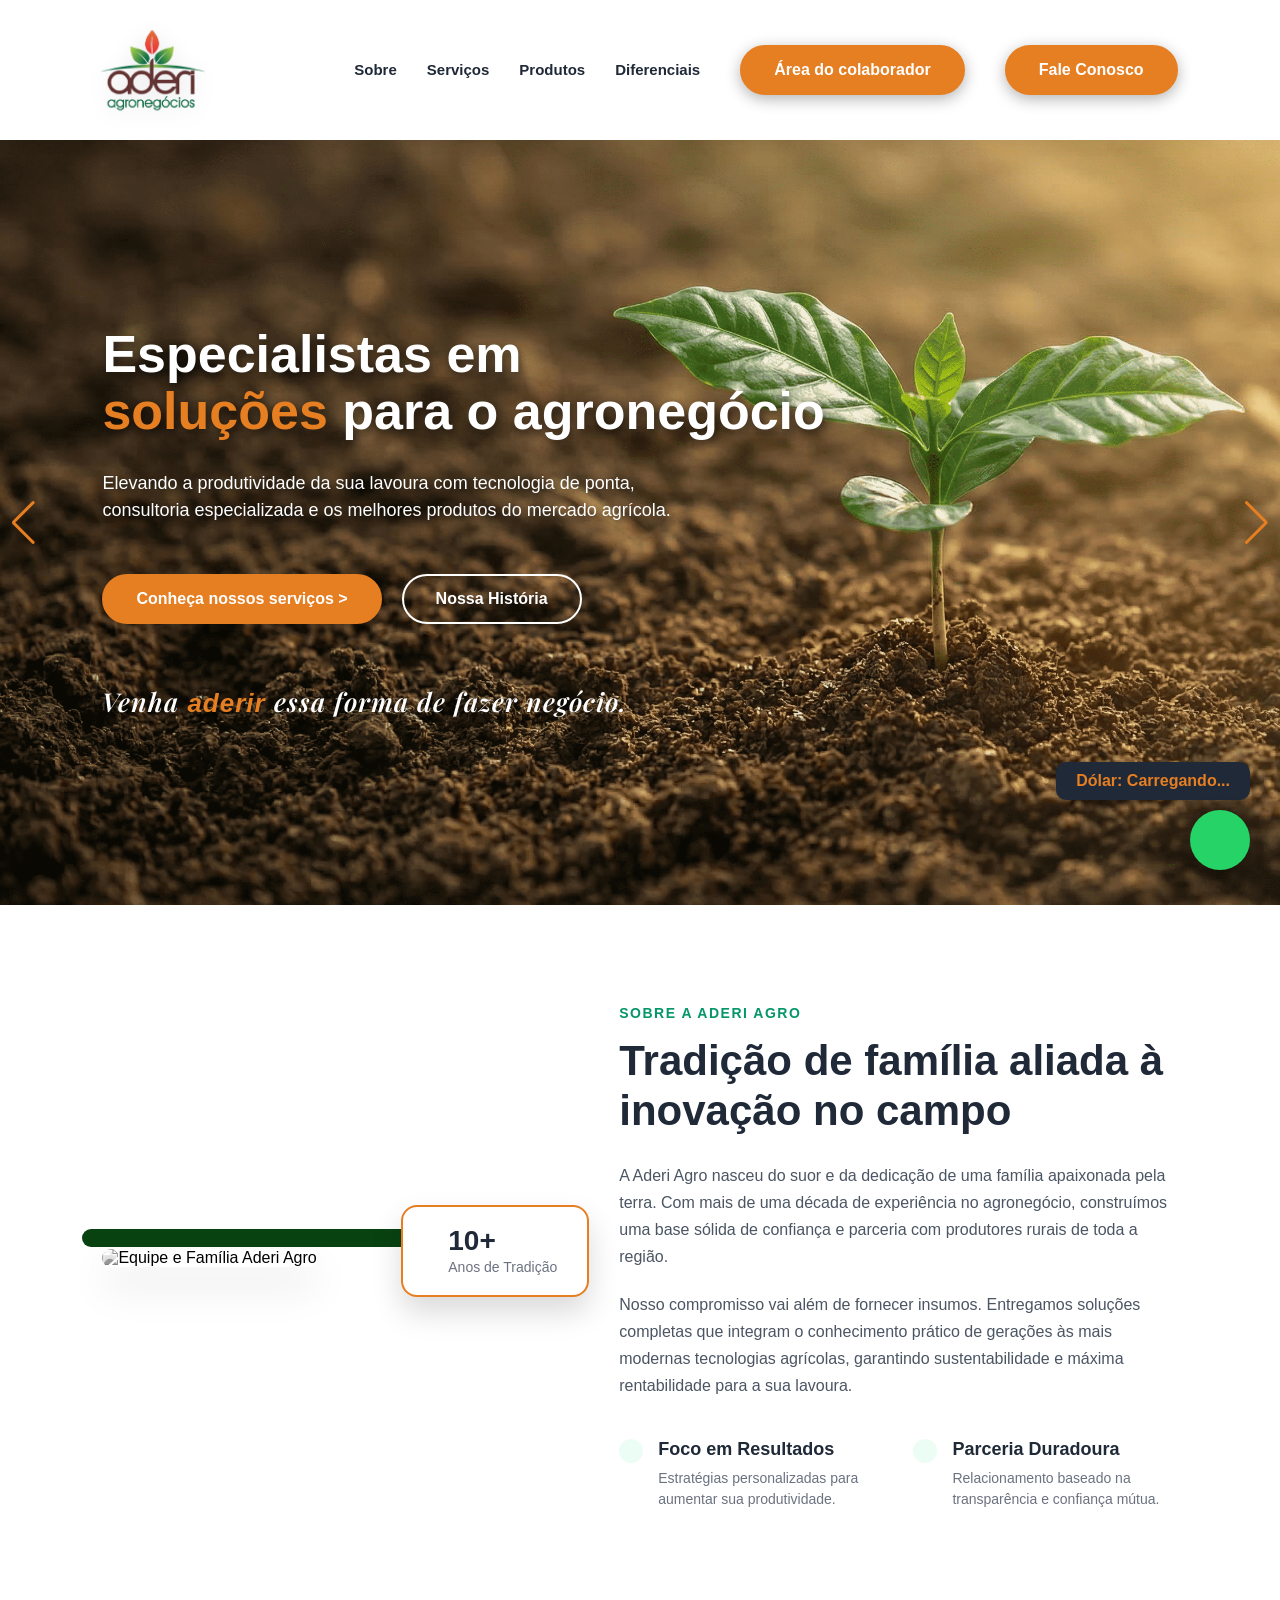
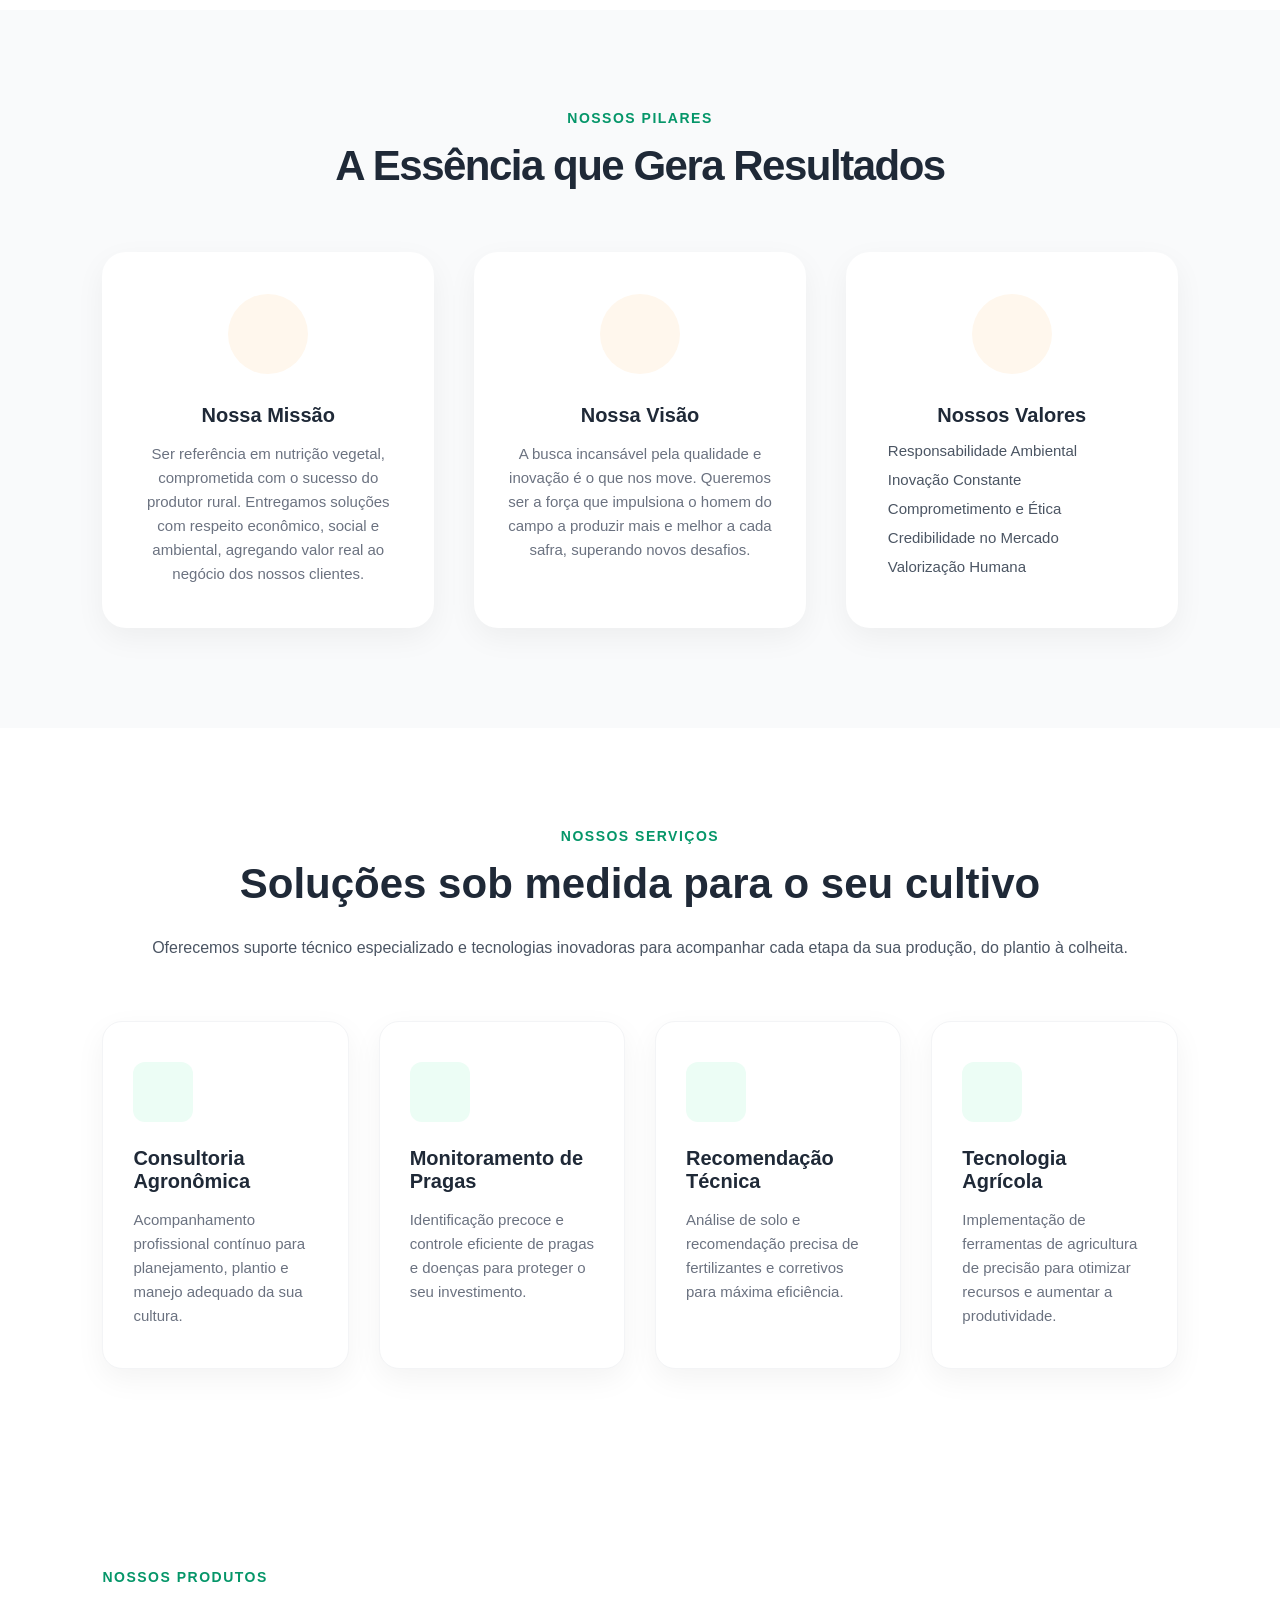
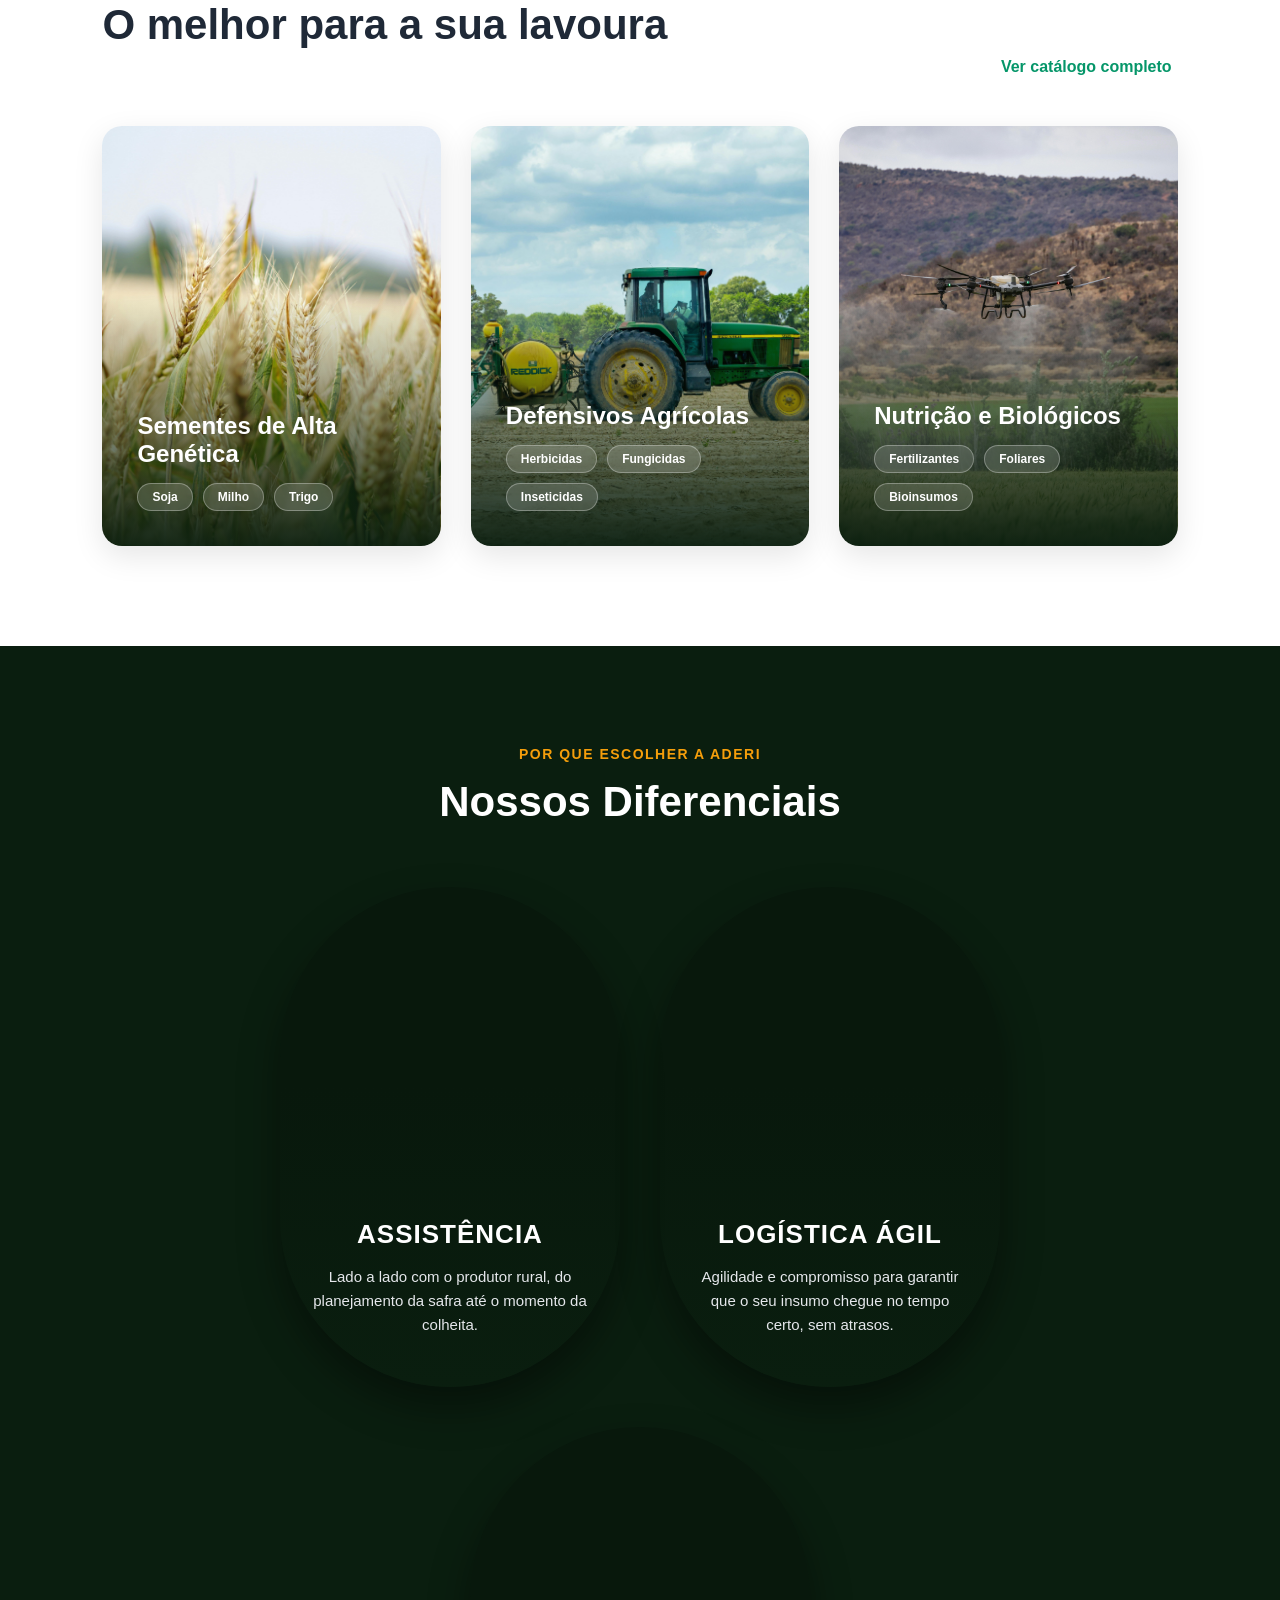
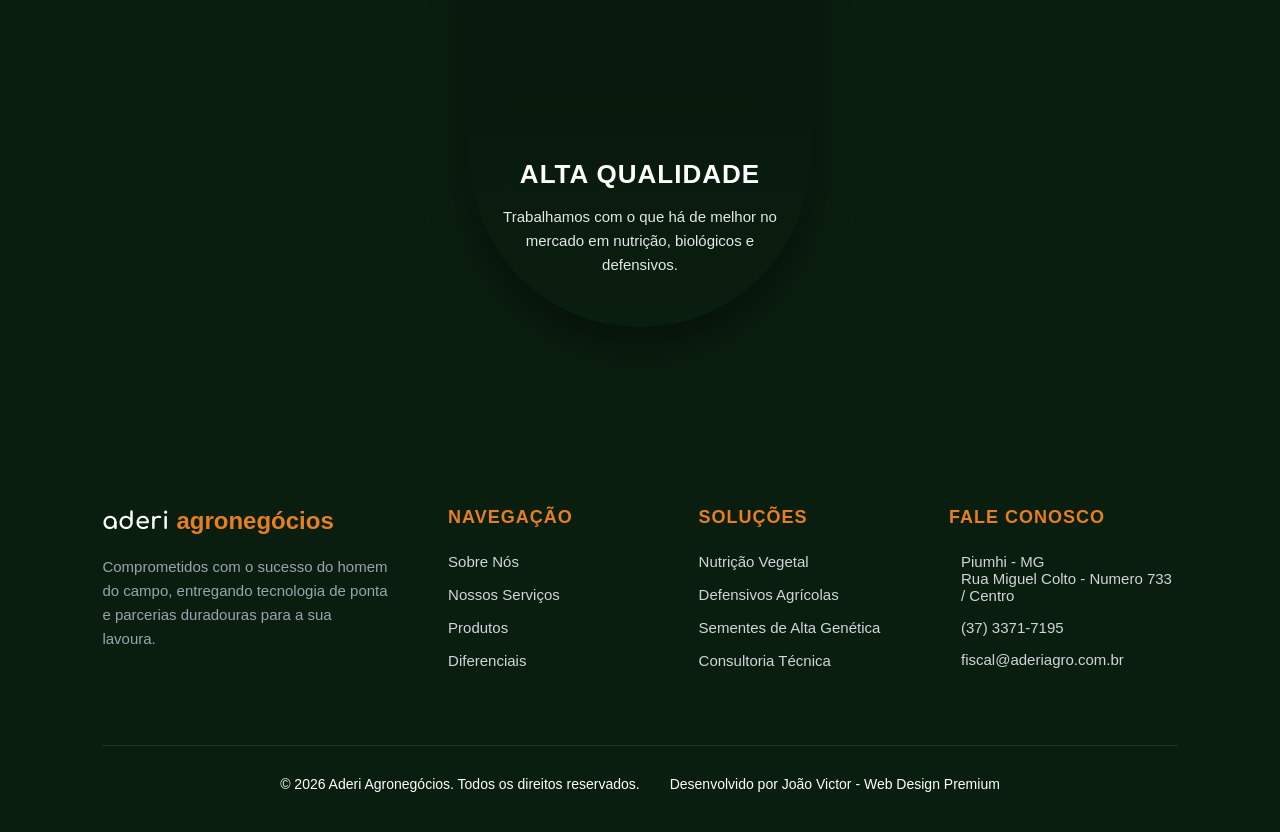
==== commit 8232e62d: "Add files via upload" ====
--- a/index.html
+++ b/index.html
@@ -3,310 +3,28 @@
 <head>
     <meta charset="UTF-8">
     <meta name="viewport" content="width=device-width, initial-scale=1.0">
+    
     <title>Aderi Agronegócios | Soluções para o Campo</title>
     
+    <link rel="icon" type="image/png" href="logoAderi/logoTratadaNavegador.png">
+    
     <script src="https://unpkg.com/@phosphor-icons/web"></script>
 
     <link href="https://fonts.googleapis.com/css2?family=Comfortaa:wght@400;700;900&family=Playfair+Display:ital,wght@1,600&display=swap" rel="stylesheet">
-    <link href="https://fonts.googleapis.com/css2?family=Comfortaa:wght@700&display=swap" rel="stylesheet">
-    <link href="https://fonts.googleapis.com/css2?family=Comfortaa:wght@700&family=Playfair+Display:ital,wght@1,600&display=swap" rel="stylesheet">
-
-    <style>
-        /* =========================================
-           1. RESET GLOBAL
-           ========================================= */
-        * { margin: 0; padding: 0; box-sizing: border-box; font-family: 'Segoe UI', Tahoma, sans-serif; }
-        html, body { width: 100%; max-width: 100vw; overflow-x: hidden; background-color: #ffffff; }
-
-        /* =========================================
-           CABEÇALHO BRANCO PREMIUM
-           ========================================= */
-        .cabecalho-principal { 
-            position: relative; width: 100%; z-index: 10; display: flex; justify-content: space-between; 
-            align-items: center; padding: 20px 8%; background-color: #ffffff; box-shadow: 0 4px 15px rgba(0,0,0,0.05); 
-        }
-        
-        .menu-navegacao ul { display: flex; gap: 30px; list-style: none; }
-        .menu-navegacao a { color: #1F2937; text-decoration: none; font-weight: 600; font-size: 15px; transition: color 0.3s ease; }
-        .menu-navegacao a:hover { color: #E67E22; }
-        .icone-menu-mobile { display: none; font-size: 38px; color: #1F2937; cursor: pointer; transition: color 0.3s; }
-        .icone-menu-mobile:hover { color: #E67E22; }
-
-        /* =========================================
-           2. HERO SECTION (Sem Insulfilm e Focado)
-           ========================================= */
-        .hero-section { 
-            background-image: url('hero/aderiFundo3.png'); 
-            
-            /* 🔥 O TRUQUE DE ÓTICA: Aumentamos o zoom pra 125%.
-               Isso faz a imagem "inchar" e empurra a planta mais pra direita! */
-            background-size: 125% auto; 
-            
-            /* Mantemos o pino cravado na esquerda (0%) */
-            background-position: 0% center; 
-            
-            height: 85vh; 
-            width: 100%; 
-            position: relative; 
-            display: flex; 
-            align-items: center; 
-            overflow: hidden; 
-        }
-        
-        .hero-layout { display: flex; justify-content: space-between; align-items: center; padding: 0 8%; width: 100%; }
-
-        /* Aumentei a largura pra 70% já que tiramos a logo do lado direito */
-        .hero-conteudo { width: 70%; display: flex; flex-direction: column; justify-content: center; align-items: flex-start; color: #ffffff; }
-        
-        /* 🔥 TRUQUE DE MESTRE: Sombras sutis para o texto branco não sumir na foto clara */
-        .hero-conteudo h1 { font-size: 52px; font-weight: 800; line-height: 1.1; margin-bottom: 30px; text-shadow: 2px 4px 10px rgba(0,0,0,0.6); } 
-        .hero-conteudo p { font-size: 18px; margin-bottom: 50px; max-width: 600px; line-height: 1.5; color: #ffffff; text-shadow: 1px 2px 8px rgba(0,0,0,0.8); } 
-        .slogan-aderi { font-family: 'Playfair Display', serif; font-size: 26px; font-weight: 600; font-style: italic; color: #ffffff; margin-top: 60px; letter-spacing: 1px; text-shadow: 2px 4px 10px rgba(0,0,0,0.6); } 
-        
-        .destaque-laranja { color: #E67E22; }
-        
-        .hero-botoes { display: flex; gap: 20px; }
-        .btn-primario { display: inline-block; background-color: #E67E22; color: #ffffff; padding: 14px 32px; border-radius: 50px; text-decoration: none; font-weight: 700; font-size: 16px; transition: all 0.3s ease; border: 2px solid #E67E22; box-shadow: 0 4px 15px rgba(0,0,0,0.3); }
-        .btn-primario:hover { background-color: #D35400; border-color: #D35400; transform: translateY(-3px); box-shadow: 0 10px 20px rgba(230, 126, 34, 0.5); }
-        .btn-secundario { display: inline-block; background-color: transparent; color: #ffffff; padding: 14px 32px; border-radius: 50px; text-decoration: none; font-weight: 600; font-size: 16px; border: 2px solid #ffffff; transition: all 0.3s ease; text-shadow: 1px 2px 5px rgba(0,0,0,0.5); box-shadow: 0 4px 15px rgba(0,0,0,0.2); }
-        .btn-secundario:hover { background-color: #ffffff; color: #1a1a1a; transform: translateY(-3px); text-shadow: none; }
-    
-        /* =========================================
-           3. SEÇÕES MEIO 
-           ========================================= */
-        .secao-sobre, .secao-servicos, .secao-produtos { padding: 100px 8%; background-color: #ffffff; }
-        .secao-pilares { padding: 100px 8%; background-color: #F9FAFB; }
-        
-        .container-sobre { display: flex; justify-content: space-between; align-items: center; gap: 60px; }
-        .sobre-imagem-wrapper { width: 45%; position: relative; }
-        .sobre-imagem-wrapper::before { content: ''; position: absolute; top: -20px; left: -20px; width: 100%; height: 100%; background-color: #094211; border-radius: 24px; z-index: 0; }
-        .foto-principal { width: 100%; height: 550px; object-fit: cover; object-position: center 25%; border-radius: 24px; position: relative; z-index: 1; box-shadow: 0 20px 40px rgba(0, 0, 0, 0.1); filter: grayscale(100%) contrast(115%); transition: all 0.5s ease; }
-        .foto-principal:hover { filter: grayscale(0%) contrast(100%); transform: scale(1.03); }
-        
-        .badge-experiencia { position: absolute; bottom: -30px; right: -30px; background-color: #ffffff; padding: 20px 30px; border-radius: 16px; box-shadow: 0 15px 30px rgba(0, 0, 0, 0.15); display: flex; align-items: center; gap: 15px; z-index: 2; border: 2px solid #E67E22; }
-        .icone-badge { font-size: 44px; color: #E67E22; }
-        .badge-texto { display: flex; flex-direction: column; }
-        .badge-numero { font-size: 28px; font-weight: 800; color: #1F2937; line-height: 1; }
-        .badge-legenda { font-size: 14px; color: #6B7280; font-weight: 500; margin-top: 4px; }
-        
-        .sobre-conteudo { width: 55%; }
-        .subtitulo-secao { color: #059669; font-weight: 700; font-size: 14px; letter-spacing: 1.5px; text-transform: uppercase; display: block; margin-bottom: 15px; }
-        .sobre-conteudo h2, .cabecalho-secao-centro h2, .titulos-esq h2 { font-size: 42px; font-weight: 800; color: #1F2937; line-height: 1.2; margin-bottom: 25px; }
-        .sobre-conteudo p, .descricao-secao { font-size: 16px; color: #4B5563; line-height: 1.7; margin-bottom: 20px; }
-        .sobre-destaques { display: flex; gap: 30px; margin-top: 40px; }
-        .destaque-item { display: flex; align-items: flex-start; gap: 15px; width: 50%; }
-        .icone-destaque { font-size: 32px; color: #059669; background-color: #ECFDF5; padding: 12px; border-radius: 12px; }
-        .destaque-texto h4 { font-size: 18px; font-weight: 700; color: #1F2937; margin-bottom: 8px; }
-        .destaque-texto p { font-size: 14px; color: #6B7280; line-height: 1.5; margin-bottom: 0; }
-        
-        .cabecalho-secao-centro { text-align: center; margin-bottom: 60px; }
-        .grid-pilares { display: grid; grid-template-columns: repeat(3, 1fr); gap: 40px; }
-        .grid-servicos { display: grid; grid-template-columns: repeat(4, 1fr); gap: 30px; }
-        .card-pilar, .card-servico { background-color: #ffffff; padding: 40px 30px; border-radius: 24px; box-shadow: 0 10px 30px rgba(0, 0, 0, 0.05); text-align: center; transition: all 0.4s ease; border: 2px solid transparent; }
-        .card-servico { text-align: left; border-radius: 20px; border: 1px solid #F3F4F6; }
-        .card-pilar:hover, .card-servico:hover { transform: translateY(-8px); box-shadow: 0 20px 40px rgba(5, 150, 105, 0.1); border-color: #059669; }
-        .icone-wrapper { width: 80px; height: 80px; background-color: #FFF7ED; border-radius: 50%; display: flex; justify-content: center; align-items: center; margin: 0 auto 30px auto; }
-        .icone-wrapper i { font-size: 40px; color: #E67E22; }
-        .icone-servico-wrapper { width: 60px; height: 60px; background-color: #ECFDF5; border-radius: 12px; display: flex; justify-content: center; align-items: center; margin-bottom: 25px; }
-        .icone-servico-wrapper i { font-size: 32px; color: #059669; }
-        .card-pilar h3, .card-servico h3 { font-size: 20px; font-weight: 700; color: #1F2937; margin-bottom: 15px; }
-        .card-pilar p, .card-servico p { font-size: 15px; color: #6B7280; line-height: 1.6; }
-        .lista-valores { list-style: none; text-align: left; display: flex; flex-direction: column; gap: 12px; }
-        .lista-valores li { font-size: 15px; color: #4B5563; display: flex; align-items: center; gap: 10px; }
-        .lista-valores li i { color: #059669; font-size: 20px; }
-
-        .cabecalho-produtos { display: flex; justify-content: space-between; align-items: flex-end; margin-bottom: 50px; }
-        .link-catalogo { color: #059669; font-weight: 700; text-decoration: none; font-size: 16px; display: flex; align-items: center; gap: 6px; transition: color 0.3s ease; }
-        .link-catalogo:hover { color: #E67E22; }
-        .grid-produtos { display: grid; grid-template-columns: repeat(3, 1fr); gap: 30px; }
-        .card-produto { height: 420px; border-radius: 20px; background-size: cover; background-position: center; display: flex; flex-direction: column; justify-content: flex-end; padding: 35px; box-shadow: 0 10px 30px rgba(0,0,0,0.1); transition: transform 0.4s ease, box-shadow 0.4s ease; }
-        .card-produto:hover { transform: translateY(-10px); box-shadow: 0 20px 40px rgba(0,0,0,0.2); }
-        .conteudo-produto h3 { color: #ffffff; font-size: 24px; font-weight: 700; margin-bottom: 15px; }
-        .tags-produto { display: flex; gap: 10px; flex-wrap: wrap; }
-        .tags-produto span { background-color: rgba(255, 255, 255, 0.15); backdrop-filter: blur(8px); color: #ffffff; font-size: 12px; font-weight: 600; padding: 6px 14px; border-radius: 50px; border: 1px solid rgba(255, 255, 255, 0.3); }
-
-        /* =========================================
-           4. DIFERENCIAIS
-           ========================================= */
-        .secao-diferenciais { padding: 100px 8%; background-color: #0A1E0F; }
-        .secao-diferenciais .subtitulo-secao { color: #F59E0B; }
-        .secao-diferenciais h2 { color: #ffffff; }
-
-        .grid-ovais { display: flex; justify-content: center; gap: 40px; margin-top: 60px; flex-wrap: wrap; }
-
-        .card-oval { width: 340px; height: 500px; border-radius: 170px; background-size: cover; background-position: center; display: flex; flex-direction: column; justify-content: flex-end; padding: 50px 30px; text-align: center; box-shadow: 0 20px 40px rgba(0, 0, 0, 0.4); transition: transform 0.5s ease, box-shadow 0.5s ease; }
-        .card-oval:hover { transform: translateY(-15px); box-shadow: 0 30px 50px rgba(230, 126, 34, 0.3); }
-        .conteudo-oval h3 { color: #ffffff; font-size: 26px; font-weight: 800; margin-bottom: 15px; text-transform: uppercase; letter-spacing: 1px; }
-        .conteudo-oval p { color: #E5E7EB; font-size: 15px; line-height: 1.6; }
-
-        .titulo-pilares { font-size: 48px; font-weight: 900; color: #0A1E0F; margin-top: 10px; letter-spacing: -1.5px; text-transform: none; }
-        
-        /* =========================================
-           5. RODAPÉ
-           ========================================= */
-        .rodape-principal { background-color: #0A1E0F; color: #ffffff; padding: 80px 8% 40px 8%; }
-        .container-rodape { display: grid; grid-template-columns: 1.5fr 1fr 1fr 1.2fr; gap: 60px; margin-bottom: 60px; }
-        .coluna-rodape h3 { color: #E67E22; font-size: 18px; font-weight: 700; margin-bottom: 25px; text-transform: uppercase; letter-spacing: 1px; }
-        .logo-rodape { font-family: 'Comfortaa', cursive; font-weight: 700; font-size: 24px; margin-bottom: 20px; display: block; }
-        .texto-sobre-rodape { color: #9CA3AF; font-size: 15px; line-height: 1.6; margin-bottom: 25px; }
-        .links-rodape { list-style: none; }
-        .links-rodape li { margin-bottom: 15px; }
-        .links-rodape a { color: #D1D5DB; text-decoration: none; transition: color 0.3s ease; font-size: 15px; }
-        .links-rodape a:hover { color: #E67E22; padding-left: 5px; }
-        .info-contato { display: flex; flex-direction: column; gap: 15px; }
-        .item-contato { display: flex; align-items: flex-start; gap: 12px; color: #D1D5DB; font-size: 15px; }
-        .item-contato i { color: #E67E22; font-size: 20px; margin-top: 3px; }
-        .base-rodape { 
-            border-top: 1px solid rgba(255, 255, 255, 0.1); 
-            padding-top: 30px; 
-            display: flex; 
-            
-            /* 🔥 A MÁGICA AQUI: Trocamos 'column' por 'row' para ficar na mesma linha! */
-            flex-direction: row; 
-            
-            justify-content: center; /* Continua tudo centralizado no meio */
-            align-items: center; 
-            color: #ffffff; 
-            
-            /* 🔥 Dei um respiro de 30px pra separar a data do seu nome e não ficar grudado */
-            gap: 30px; 
-            font-size: 14px; 
-        }
-        .redes-sociais { display: flex; gap: 20px; }
-        .redes-sociais a { color: #ffffff; font-size: 24px; transition: transform 0.3s ease, color 0.3s ease; }
-        .redes-sociais a:hover { color: #E67E22; transform: translateY(-5px); }
-
-        .whatsapp-fixo { position: fixed; bottom: 30px; right: 30px; background-color: #25d366; color: #fff; width: 60px; height: 60px; border-radius: 50px; display: flex; justify-content: center; align-items: center; font-size: 35px; box-shadow: 0 10px 25px rgba(0,0,0,0.3); z-index: 1000; transition: all 0.3s ease; text-decoration: none; }
-        .whatsapp-fixo:hover { transform: scale(1.1) rotate(15deg); background-color: #128c7e; }
-        @keyframes balancar { 0% { transform: scale(1); } 50% { transform: scale(1.2); } 100% { transform: scale(1); } }
-        .animar-zap { animation: balancar 0.5s ease infinite; }
-
-           /* =========================================
-           ÍCONE DO MENU MOBILE (Escondido no PC)
-           ========================================= */
-        .icone-menu-mobile { 
-            display: none; 
-            font-size: 38px; 
-            color: #1F2937; 
-            cursor: pointer; 
-            transition: color 0.3s ease; 
-        }
-        .icone-menu-mobile:hover { color: #E67E22; }
-
-        /* =========================================
-           6. RESPONSIVIDADE BLINDADA (CELULAR)
-           ========================================= */
-        @media (max-width: 768px) {
-            body, html { overflow-x: hidden; }
-
-            /* 🔥 1. CABEÇALHO E MENU HAMBÚRGUER */
-            .cabecalho-principal { 
-                flex-direction: row !important; /* Logo e ícone lado a lado */
-                justify-content: space-between !important; 
-                align-items: center !important;
-                padding: 15px 5%; 
-            }
-            
-            /* Esconde o botão do PC e mostra o ícone de Barrinhas */
-            .cabecalho-principal .btn-primario { display: none !important; } 
-            .icone-menu-mobile { display: block !important; } 
-
-            /* Ajustes da Logo para não espremer */
-            .logo-pequena img { height: 60px !important; margin-left: 0 !important; }
-            .logo-pequena span { font-size: 24px !important; }
-
-            /* A Porteira: Menu Dropdown (Escondido por padrão) */
-            .menu-navegacao { 
-                display: flex !important; 
-                flex-direction: column;
-                position: absolute; 
-                top: 100%; /* Fica exatamente abaixo da barra branca */
-                left: 0; 
-                width: 100%; 
-                background-color: #ffffff; 
-                box-shadow: 0 10px 15px rgba(0,0,0,0.1);
-                
-                max-height: 0; /* Altura zero = escondido */
-                overflow: hidden; 
-                transition: max-height 0.4s ease-in-out, padding 0.4s ease-in-out; 
-                z-index: 99;
-            }
-            
-            /* Classe injetada pelo JavaScript para abrir o menu */
-            .menu-navegacao.ativo { 
-                max-height: 400px; /* Expande a altura */
-                padding: 20px 0; 
-            }
-            
-            .menu-navegacao ul { 
-                flex-direction: column; 
-                gap: 20px; 
-                align-items: center; 
-                width: 100%;
-                padding: 0;
-            }
-
-            /* 🔥 2. HERO (Com o Insulfilm Premium) */
-            .hero-section { 
-                height: auto !important; 
-                min-height: 85vh; 
-                padding: 60px 0 !important; 
-                background-image: linear-gradient(to bottom, rgba(0,0,0,0.4), rgba(0,0,0,0.85)), url('hero/aderiFundo3.png') !important; 
-                background-size: cover !important; 
-                background-position: center !important; 
-                display: flex !important;
-                justify-content: center !important;
-            }
-            
-            .hero-layout { flex-direction: column !important; padding: 0 5% !important; text-align: center !important; }
-            .hero-conteudo { width: 100% !important; align-items: center !important; }
-            .hero-conteudo h1 { font-size: 34px !important; margin-bottom: 20px !important; text-shadow: none !important; } 
-            .hero-conteudo p { font-size: 16px !important; margin-bottom: 40px !important; text-shadow: none !important; } 
-            .slogan-aderi { font-size: 20px !important; margin-top: 40px !important; text-shadow: none !important; } 
-            
-            .hero-botoes { display: flex !important; flex-direction: column !important; width: 100% !important; gap: 15px !important; }
-            .btn-primario, .btn-secundario { width: 100% !important; padding: 15px !important; box-sizing: border-box !important; }
-
-            /* 🔥 3. RESTO DO SITE (Mantido intacto) */
-            .secao-sobre, .secao-servicos, .secao-produtos, .secao-pilares, .secao-diferenciais { padding: 50px 5% !important; }
-            .sobre-conteudo h2, .cabecalho-secao-centro h2, .titulos-esq h2, .titulo-pilares { font-size: 28px !important; line-height: 1.3 !important; }
-
-            .container-sobre { flex-direction: column; gap: 40px; }
-            .sobre-imagem-wrapper { width: 100%; }
-            .foto-principal { height: 300px; }
-            .sobre-conteudo { width: 100%; text-align: left; }
-            .sobre-destaques { flex-direction: column; gap: 20px; }
-            .destaque-item { width: 100%; }
-            .badge-experiencia { bottom: -15px; right: 10px; transform: scale(0.8); }
-
-            .grid-pilares { grid-template-columns: 1fr; gap: 30px; }
-            .grid-servicos { grid-template-columns: 1fr; gap: 30px; }
-            .grid-produtos { grid-template-columns: 1fr; gap: 30px; }
-            .cabecalho-produtos { flex-direction: column; align-items: flex-start; gap: 15px; }
-            
-            .grid-ovais { flex-direction: column; align-items: center; gap: 30px; }
-            .card-oval { width: 100%; max-width: 320px; height: 400px; }
-
-            .rodape-principal { padding: 50px 5% 30px 5%; }
-            .container-rodape { grid-template-columns: 1fr; gap: 40px; text-align: center; }
-            .base-rodape { flex-direction: column; text-align: center; gap: 15px; }
-            .redes-sociais { justify-content: center; }
-            .info-contato { align-items: center; }
-        }
-        
-    </style>
+
+    <link rel="stylesheet" href="https://cdn.jsdelivr.net/npm/swiper@11/swiper-bundle.min.css" />
+    
+    <link rel="stylesheet" href="assets/css/style.css">
+
 </head>
 <body>
 
     <header class="cabecalho-principal">
+        <div class="logo-pequena">
+            <img src="logoAderi/logo-aderi-4k.png" alt="Ícone Aderi">
+        </div>
         
-        <div class="logo-pequena" style="display: flex; align-items: center; gap: 15px;">
-            
-            <img src="logoAderi/logo-aderi-4k.png" alt="Ícone Aderi" style="height: 100px; width: auto; margin-left: -20px; filter: drop-shadow(0px 4px 10px rgba(0,0,0,0.1));">
-            
-        </div>
-        
-        <div style="display: flex; align-items: center; gap: 40px;">
+        <div class="menu-wrapper">
             <nav class="menu-navegacao">
                 <ul>
                     <li><a href="#sobre">Sobre</a></li>
@@ -315,28 +33,63 @@
                     <li><a href="#diferenciais">Diferenciais</a></li>
                 </ul>
             </nav>
+            <a href="https://aderi-app.vercel.app/login" class="btn-primario" target="_blank">Área do colaborador</a>
             <a href="#rodape" class="btn-primario">Fale Conosco</a>
         </div>
         <i class="ph ph-list icone-menu-mobile" id="btn-menu"></i>
     </header>
 
-    <section class="hero-section">
-        <div class="hero-layout">
-            <div class="hero-conteudo">
-                
-                <h1>Especialistas em <br> <span class="destaque-laranja">soluções</span> para o agronegócio</h1>
-                
-                <p>Elevando a produtividade da sua lavoura com tecnologia de ponta, consultoria especializada e os melhores produtos do mercado agrícola.</p>
-                
-                <div class="hero-botoes">
-                    <a href="#servicos" class="btn-primario">Conheça nossos serviços &gt;</a>
-                    <a href="#sobre" class="btn-secundario">Nossa História</a>
-                </div>
-                
-                <div class="slogan-aderi">Venha <span class="destaque-laranja">aderir</span> essa forma de fazer negócio.</div>
-            </div>
+   <section class="hero-section swiper myHeroSwiper">
+        <div class="swiper-wrapper">
             
-            </div>
+            <div class="swiper-slide hero-slide-1">
+                <div class="hero-layout">
+                    <div class="hero-conteudo">
+                        <h1>Especialistas em <br> <span class="destaque-laranja">soluções</span> para o agronegócio</h1>
+                        <p>Elevando a produtividade da sua lavoura com tecnologia de ponta, consultoria especializada e os melhores produtos do mercado agrícola.</p>
+                        
+                        <div class="hero-botoes">
+                            <a href="#servicos" class="btn-primario">Conheça nossos serviços &gt;</a>
+                            <a href="#sobre" class="btn-secundario">Nossa História</a>
+                        </div>
+                        
+                        <div class="slogan-aderi">Venha <span class="destaque-laranja">aderir</span> essa forma de fazer negócio.</div>
+                    </div>
+                </div>
+            </div>
+
+            <div class="swiper-slide hero-slide-2">
+                <div class="painel-agro-wrapper">
+                    <h2>Mercado e <span class="destaque-laranja">Clima</span> em Tempo Real</h2>
+                    <p>Informação precisa para a sua tomada de decisão no campo.</p>
+                    
+                    <div class="cards-agro">
+                        <div class="card-agro">
+                            <i class="ph ph-currency-dollar"></i>
+                            <span class="titulo-card">Cotação Dólar</span>
+                            <strong id="card-dolar">Carregando...</strong>
+                        </div>
+                        
+                        <div class="card-agro">
+                            <i class="ph ph-cloud-sun"></i>
+                            <span class="titulo-card">Clima em Piumhi</span>
+                            <strong id="card-clima">Carregando...</strong>
+                        </div>
+
+                        <div class="card-agro">
+                            <i class="ph ph-plant"></i>
+                            <span class="titulo-card">Soja (Saca)</span>
+                            <strong id="card-soja">Em breve...</strong>
+                        </div>
+                    </div>
+                </div>
+            </div>
+
+        </div>
+        
+        <div class="swiper-button-next"></div>
+        <div class="swiper-button-prev"></div>
+        <div class="swiper-pagination"></div>
     </section>
 
     <section id="sobre" class="secao-sobre">
@@ -354,7 +107,7 @@
             <div class="sobre-conteudo">
                 <span class="subtitulo-secao">SOBRE A ADERI AGRO</span>
                 <h2>Tradição de família aliada à inovação no campo</h2>
-                <p>A Aderi Agro nasceu do suor e da dedicação de uma família apaixonada pela terra. Com mais de duas décadas de experiência no agronegócio, construímos uma base sólida de confiança e parceria com produtores rurais de toda a região.</p>
+                <p>A Aderi Agro nasceu do suor e da dedicação de uma família apaixonada pela terra. Com mais de uma década de experiência no agronegócio, construímos uma base sólida de confiança e parceria com produtores rurais de toda a região.</p>
                 <p>Nosso compromisso vai além de fornecer insumos. Entregamos soluções completas que integram o conhecimento prático de gerações às mais modernas tecnologias agrícolas, garantindo sustentabilidade e máxima rentabilidade para a sua lavoura.</p>
                 <div class="sobre-destaques">
                     <div class="destaque-item">
@@ -550,69 +303,22 @@
         </div>
     </footer>
 
+    <div id="painel-dolar" style="position: fixed; bottom: 100px; right: 30px; background-color: #1F2937; color: #E67E22; padding: 10px 20px; border-radius: 10px; font-weight: bold; box-shadow: 0 4px 10px rgba(0,0,0,0.3); z-index: 1000;">
+        Dólar: Carregando...
+    </div>
+
     <a href="https://wa.me/5537999320009?text=Olá! Gostaria de saber mais sobre as soluções da Aderi Agro." 
        class="whatsapp-fixo" id="btn-zap" target="_blank">
         <i class="ph ph-whatsapp-logo"></i>
     </a>
 
     <script src="https://unpkg.com/scrollreveal"></script>
-
-<script>
-    const sr = ScrollReveal({ origin: 'top', distance: '50px', duration: 2000, delay: 200, reset: false });
-
-    sr.reveal('.hero-conteudo', { origin: 'left' }); 
-    sr.reveal('.card-pilar', { interval: 200 }); 
-    sr.reveal('.sobre-imagem-wrapper', { origin: 'bottom' }); 
-    sr.reveal('.sobre-conteudo', { origin: 'bottom', delay: 400 }); 
-    sr.reveal('.card-oval', { interval: 200 }); 
-
-    setTimeout(() => {
-        const btnZap = document.getElementById('btn-zap');
-        btnZap.classList.add('animar-zap');
-        setTimeout(() => { btnZap.classList.remove('animar-zap'); }, 2000);
-    }, 5000);
-
-    document.querySelectorAll('a[href^="#"]').forEach(anchor => {
-        anchor.addEventListener('click', function (e) {
-            e.preventDefault(); 
-            const targetId = this.getAttribute('href');
-            const targetElement = document.querySelector(targetId);
-            if (targetElement) {
-                window.scrollTo({
-                    top: targetElement.offsetTop - 80, 
-                    behavior: 'smooth'
-                });
-            }
-        });
-    });
-</script>
-
-<script>
-    // 1. O JS localiza o Botão e o Menu (Igual o controle remoto achando o motor)
-    const btnMenu = document.getElementById('btn-menu');
-    const menuNav = document.querySelector('.menu-navegacao');
-
-    // 2. Fica "escutando" o clique no botão
-    btnMenu.addEventListener('click', () => {
-        // Quando clica, ele liga/desliga a classe "ativo" que criamos no CSS
-        menuNav.classList.toggle('ativo');
-        
-        // Bônus UX: Troca o ícone de barrinha (ph-list) para um 'X' (ph-x) quando abre
-        if(menuNav.classList.contains('ativo')) {
-            btnMenu.classList.replace('ph-list', 'ph-x');
-        } else {
-            btnMenu.classList.replace('ph-x', 'ph-list');
-        }
-    });
-
-    // 3. Inteligência Comercial: Fecha o menu sozinho quando o cliente clica em um link
-    document.querySelectorAll('.menu-navegacao a').forEach(link => {
-        link.addEventListener('click', () => {
-            menuNav.classList.remove('ativo');
-            btnMenu.classList.replace('ph-x', 'ph-list');
-        });
-    });
-</script>
+    
+    <script src="assets/js/main.js"></script>
+
+    <script src="https://unpkg.com/scrollreveal"></script>
+
+    <script src="https://cdn.jsdelivr.net/npm/swiper@11/swiper-bundle.min.js"></script> <script src="assets/js/main.js"></script>
 
 </body>
 </html>
--- a/assets/css/style.css
+++ b/assets/css/style.css
@@ -0,0 +1,272 @@
+/* =========================================
+   1. RESET GLOBAL
+   ========================================= */
+* { margin: 0; padding: 0; box-sizing: border-box; font-family: 'Segoe UI', Tahoma, sans-serif; }
+html, body { width: 100%; max-width: 100vw; overflow-x: hidden; background-color: #ffffff; }
+
+/* =========================================
+   2. CABEÇALHO BRANCO PREMIUM
+   ========================================= */
+.cabecalho-principal { 
+    position: relative; width: 100%; z-index: 10; display: flex; justify-content: space-between; 
+    align-items: center; padding: 20px 8%; background-color: #ffffff; box-shadow: 0 4px 15px rgba(0,0,0,0.05); 
+}
+
+.logo-pequena { display: flex; align-items: center; gap: 15px; }
+.logo-pequena img { height: 100px; width: auto; margin-left: -20px; filter: drop-shadow(0px 4px 10px rgba(0,0,0,0.1)); }
+
+.menu-wrapper { display: flex; align-items: center; gap: 40px; }
+.menu-navegacao ul { display: flex; gap: 30px; list-style: none; }
+.menu-navegacao a { color: #1F2937; text-decoration: none; font-weight: 600; font-size: 15px; transition: color 0.3s ease; }
+.menu-navegacao a:hover { color: #E67E22; }
+
+.icone-menu-mobile { display: none; font-size: 38px; color: #1F2937; cursor: pointer; transition: color 0.3s ease; }
+.icone-menu-mobile:hover { color: #E67E22; }
+
+/* =========================================
+   3. HERO SECTION
+   ========================================= */
+.hero-section { 
+    background-image: url('../../hero/aderiFundo3.png'); /* Atualizado o caminho da imagem caso a pasta hero fique na raiz */
+    background-size: 125% auto; 
+    background-position: 0% center; 
+    height: 85vh; 
+    width: 100%; 
+    position: relative; 
+    display: flex; 
+    align-items: center; 
+    overflow: hidden; 
+}
+
+.hero-layout { display: flex; justify-content: space-between; align-items: center; padding: 0 8%; width: 100%; }
+.hero-conteudo { width: 70%; display: flex; flex-direction: column; justify-content: center; align-items: flex-start; color: #ffffff; }
+.hero-conteudo h1 { font-size: 52px; font-weight: 800; line-height: 1.1; margin-bottom: 30px; text-shadow: 2px 4px 10px rgba(0,0,0,0.6); } 
+.hero-conteudo p { font-size: 18px; margin-bottom: 50px; max-width: 600px; line-height: 1.5; color: #ffffff; text-shadow: 1px 2px 8px rgba(0,0,0,0.8); } 
+
+.slogan-aderi { font-family: 'Playfair Display', serif; font-size: 26px; font-weight: 600; font-style: italic; color: #ffffff; margin-top: 60px; letter-spacing: 1px; text-shadow: 2px 4px 10px rgba(0,0,0,0.6); } 
+.destaque-laranja { color: #E67E22; }
+
+.hero-botoes { display: flex; gap: 20px; }
+.btn-primario { display: inline-block; background-color: #E67E22; color: #ffffff; padding: 14px 32px; border-radius: 50px; text-decoration: none; font-weight: 700; font-size: 16px; transition: all 0.3s ease; border: 2px solid #E67E22; box-shadow: 0 4px 15px rgba(0,0,0,0.3); }
+.btn-primario:hover { background-color: #D35400; border-color: #D35400; transform: translateY(-3px); box-shadow: 0 10px 20px rgba(230, 126, 34, 0.5); }
+.btn-secundario { display: inline-block; background-color: transparent; color: #ffffff; padding: 14px 32px; border-radius: 50px; text-decoration: none; font-weight: 600; font-size: 16px; border: 2px solid #ffffff; transition: all 0.3s ease; text-shadow: 1px 2px 5px rgba(0,0,0,0.5); box-shadow: 0 4px 15px rgba(0,0,0,0.2); }
+.btn-secundario:hover { background-color: #ffffff; color: #1a1a1a; transform: translateY(-3px); text-shadow: none; }
+
+/* =========================================
+           AJUSTES SWIPER E PAINEL AGRO (SLIDE 2)
+           ========================================= */
+        .myHeroSwiper { width: 100%; height: 85vh; overflow: hidden; }
+        
+        .hero-slide-1 { 
+            background-image: url('../../hero/aderiFundo3.png'); 
+            background-size: 125% auto; background-position: 0% center; 
+            display: flex; align-items: center; width: 100%; height: 100%;
+        }
+        
+        /* Fundo mais escuro para os dados saltarem aos olhos */
+        .hero-slide-2 {
+            background-color: #0A1E0F; 
+            background-image: linear-gradient(to right, rgba(10,30,15,0.95), rgba(10,30,15,0.7)), url('../../hero/aderiFundo3.png');
+            background-size: cover; background-position: center;
+            display: flex; align-items: center; justify-content: center; width: 100%; height: 100%;
+        }
+
+        .painel-agro-wrapper { width: 100%; padding: 0 8%; color: #ffffff; }
+        .painel-agro-wrapper h2 { font-size: 46px; font-weight: 800; margin-bottom: 10px; }
+        .painel-agro-wrapper p { font-size: 18px; color: #D1D5DB; margin-bottom: 40px; }
+
+        .cards-agro { display: flex; gap: 30px; flex-wrap: wrap; }
+        
+        /* Efeito Premium de Vidro Fosco */
+        .card-agro { 
+            background: rgba(255, 255, 255, 0.05); 
+            backdrop-filter: blur(12px); -webkit-backdrop-filter: blur(12px);
+            border: 1px solid rgba(255, 255, 255, 0.1);
+            padding: 30px; border-radius: 20px; flex: 1; min-width: 280px;
+            display: flex; flex-direction: column; gap: 10px;
+            transition: transform 0.3s ease, border-color 0.3s;
+        }
+        .card-agro:hover { transform: translateY(-5px); border-color: #E67E22; }
+        .card-agro i { font-size: 40px; color: #E67E22; margin-bottom: 10px; }
+        .titulo-card { font-size: 14px; color: #9CA3AF; text-transform: uppercase; letter-spacing: 1px; }
+        .card-agro strong { font-size: 32px; font-weight: 800; color: #ffffff; }
+
+        /* Estilizando os botões do Swiper com as cores da Aderi */
+        .swiper-button-next, .swiper-button-prev { color: #E67E22 !important; }
+        .swiper-pagination-bullet { background-color: #ffffff !important; opacity: 0.5; }
+        .swiper-pagination-bullet-active { background-color: #E67E22 !important; opacity: 1; }
+
+/* =========================================
+   4. SEÇÕES E CONTEÚDO
+   ========================================= */
+.secao-sobre, .secao-servicos, .secao-produtos { padding: 100px 8%; background-color: #ffffff; }
+.secao-pilares { padding: 100px 8%; background-color: #F9FAFB; }
+
+.container-sobre { display: flex; justify-content: space-between; align-items: center; gap: 60px; }
+.sobre-imagem-wrapper { width: 45%; position: relative; }
+.sobre-imagem-wrapper::before { content: ''; position: absolute; top: -20px; left: -20px; width: 100%; height: 100%; background-color: #094211; border-radius: 24px; z-index: 0; }
+.foto-principal { width: 100%; height: 550px; object-fit: cover; object-position: center 25%; border-radius: 24px; position: relative; z-index: 1; box-shadow: 0 20px 40px rgba(0, 0, 0, 0.1); filter: grayscale(100%) contrast(115%); transition: all 0.5s ease; }
+.foto-principal:hover { filter: grayscale(0%) contrast(100%); transform: scale(1.03); }
+
+.badge-experiencia { position: absolute; bottom: -30px; right: -30px; background-color: #ffffff; padding: 20px 30px; border-radius: 16px; box-shadow: 0 15px 30px rgba(0, 0, 0, 0.15); display: flex; align-items: center; gap: 15px; z-index: 2; border: 2px solid #E67E22; }
+.icone-badge { font-size: 44px; color: #E67E22; }
+.badge-texto { display: flex; flex-direction: column; }
+.badge-numero { font-size: 28px; font-weight: 800; color: #1F2937; line-height: 1; }
+.badge-legenda { font-size: 14px; color: #6B7280; font-weight: 500; margin-top: 4px; }
+
+.sobre-conteudo { width: 55%; }
+.subtitulo-secao { color: #059669; font-weight: 700; font-size: 14px; letter-spacing: 1.5px; text-transform: uppercase; display: block; margin-bottom: 15px; }
+.sobre-conteudo h2, .cabecalho-secao-centro h2, .titulos-esq h2 { font-size: 42px; font-weight: 800; color: #1F2937; line-height: 1.2; margin-bottom: 25px; }
+.sobre-conteudo p, .descricao-secao { font-size: 16px; color: #4B5563; line-height: 1.7; margin-bottom: 20px; }
+
+.sobre-destaques { display: flex; gap: 30px; margin-top: 40px; }
+.destaque-item { display: flex; align-items: flex-start; gap: 15px; width: 50%; }
+.icone-destaque { font-size: 32px; color: #059669; background-color: #ECFDF5; padding: 12px; border-radius: 12px; }
+.destaque-texto h4 { font-size: 18px; font-weight: 700; color: #1F2937; margin-bottom: 8px; }
+.destaque-texto p { font-size: 14px; color: #6B7280; line-height: 1.5; margin-bottom: 0; }
+
+/* Pilares e Serviços */
+.cabecalho-secao-centro { text-align: center; margin-bottom: 60px; }
+.titulo-pilares { font-size: 48px; font-weight: 900; color: #0A1E0F; margin-top: 10px; letter-spacing: -1.5px; text-transform: none; }
+.grid-pilares { display: grid; grid-template-columns: repeat(3, 1fr); gap: 40px; }
+.grid-servicos { display: grid; grid-template-columns: repeat(4, 1fr); gap: 30px; }
+
+.card-pilar, .card-servico { background-color: #ffffff; padding: 40px 30px; border-radius: 24px; box-shadow: 0 10px 30px rgba(0, 0, 0, 0.05); text-align: center; transition: all 0.4s ease; border: 2px solid transparent; }
+.card-servico { text-align: left; border-radius: 20px; border: 1px solid #F3F4F6; }
+.card-pilar:hover, .card-servico:hover { transform: translateY(-8px); box-shadow: 0 20px 40px rgba(5, 150, 105, 0.1); border-color: #059669; }
+
+.icone-wrapper { width: 80px; height: 80px; background-color: #FFF7ED; border-radius: 50%; display: flex; justify-content: center; align-items: center; margin: 0 auto 30px auto; }
+.icone-wrapper i { font-size: 40px; color: #E67E22; }
+.icone-servico-wrapper { width: 60px; height: 60px; background-color: #ECFDF5; border-radius: 12px; display: flex; justify-content: center; align-items: center; margin-bottom: 25px; }
+.icone-servico-wrapper i { font-size: 32px; color: #059669; }
+
+.card-pilar h3, .card-servico h3 { font-size: 20px; font-weight: 700; color: #1F2937; margin-bottom: 15px; }
+.card-pilar p, .card-servico p { font-size: 15px; color: #6B7280; line-height: 1.6; }
+
+.lista-valores { list-style: none; text-align: left; display: flex; flex-direction: column; gap: 12px; }
+.lista-valores li { font-size: 15px; color: #4B5563; display: flex; align-items: center; gap: 10px; }
+.lista-valores li i { color: #059669; font-size: 20px; }
+
+/* Produtos */
+.cabecalho-produtos { display: flex; justify-content: space-between; align-items: flex-end; margin-bottom: 50px; }
+.link-catalogo { color: #059669; font-weight: 700; text-decoration: none; font-size: 16px; display: flex; align-items: center; gap: 6px; transition: color 0.3s ease; }
+.link-catalogo:hover { color: #E67E22; }
+.grid-produtos { display: grid; grid-template-columns: repeat(3, 1fr); gap: 30px; }
+.card-produto { height: 420px; border-radius: 20px; background-size: cover; background-position: center; display: flex; flex-direction: column; justify-content: flex-end; padding: 35px; box-shadow: 0 10px 30px rgba(0,0,0,0.1); transition: transform 0.4s ease, box-shadow 0.4s ease; }
+.card-produto:hover { transform: translateY(-10px); box-shadow: 0 20px 40px rgba(0,0,0,0.2); }
+.conteudo-produto h3 { color: #ffffff; font-size: 24px; font-weight: 700; margin-bottom: 15px; }
+
+.tags-produto { display: flex; gap: 10px; flex-wrap: wrap; }
+.tags-produto span { background-color: rgba(255, 255, 255, 0.15); backdrop-filter: blur(8px); color: #ffffff; font-size: 12px; font-weight: 600; padding: 6px 14px; border-radius: 50px; border: 1px solid rgba(255, 255, 255, 0.3); }
+
+/* Diferenciais */
+.secao-diferenciais { padding: 100px 8%; background-color: #0A1E0F; }
+.secao-diferenciais .subtitulo-secao { color: #F59E0B; }
+.secao-diferenciais h2 { color: #ffffff; }
+.grid-ovais { display: flex; justify-content: center; gap: 40px; margin-top: 60px; flex-wrap: wrap; }
+.card-oval { width: 340px; height: 500px; border-radius: 170px; background-size: cover; background-position: center; display: flex; flex-direction: column; justify-content: flex-end; padding: 50px 30px; text-align: center; box-shadow: 0 20px 40px rgba(0, 0, 0, 0.4); transition: transform 0.5s ease, box-shadow 0.5s ease; }
+.card-oval:hover { transform: translateY(-15px); box-shadow: 0 30px 50px rgba(230, 126, 34, 0.3); }
+.conteudo-oval h3 { color: #ffffff; font-size: 26px; font-weight: 800; margin-bottom: 15px; text-transform: uppercase; letter-spacing: 1px; }
+.conteudo-oval p { color: #E5E7EB; font-size: 15px; line-height: 1.6; }
+
+/* =========================================
+   5. RODAPÉ E EXTRAS
+   ========================================= */
+.rodape-principal { background-color: #0A1E0F; color: #ffffff; padding: 80px 8% 40px 8%; }
+.container-rodape { display: grid; grid-template-columns: 1.5fr 1fr 1fr 1.2fr; gap: 60px; margin-bottom: 60px; }
+.coluna-rodape h3 { color: #E67E22; font-size: 18px; font-weight: 700; margin-bottom: 25px; text-transform: uppercase; letter-spacing: 1px; }
+.logo-rodape { font-family: 'Comfortaa', cursive; font-weight: 700; font-size: 24px; margin-bottom: 20px; display: block; }
+.texto-sobre-rodape { color: #9CA3AF; font-size: 15px; line-height: 1.6; margin-bottom: 25px; }
+
+.links-rodape { list-style: none; }
+.links-rodape li { margin-bottom: 15px; }
+.links-rodape a { color: #D1D5DB; text-decoration: none; transition: color 0.3s ease; font-size: 15px; }
+.links-rodape a:hover { color: #E67E22; padding-left: 5px; }
+
+.info-contato { display: flex; flex-direction: column; gap: 15px; }
+.item-contato { display: flex; align-items: flex-start; gap: 12px; color: #D1D5DB; font-size: 15px; }
+.item-contato i { color: #E67E22; font-size: 20px; margin-top: 3px; }
+
+.base-rodape { border-top: 1px solid rgba(255, 255, 255, 0.1); padding-top: 30px; display: flex; flex-direction: row; justify-content: center; align-items: center; color: #ffffff; gap: 30px; font-size: 14px; }
+
+.redes-sociais { display: flex; gap: 20px; }
+.redes-sociais a { color: #ffffff; font-size: 24px; transition: transform 0.3s ease, color 0.3s ease; }
+.redes-sociais a:hover { color: #E67E22; transform: translateY(-5px); }
+
+.whatsapp-fixo { position: fixed; bottom: 30px; right: 30px; background-color: #25d366; color: #fff; width: 60px; height: 60px; border-radius: 50px; display: flex; justify-content: center; align-items: center; font-size: 35px; box-shadow: 0 10px 25px rgba(0,0,0,0.3); z-index: 1000; transition: all 0.3s ease; text-decoration: none; }
+.whatsapp-fixo:hover { transform: scale(1.1) rotate(15deg); background-color: #128c7e; }
+@keyframes balancar { 0% { transform: scale(1); } 50% { transform: scale(1.2); } 100% { transform: scale(1); } }
+.animar-zap { animation: balancar 0.5s ease infinite; }
+
+/* =========================================
+   6. RESPONSIVIDADE BLINDADA (CELULAR)
+   ========================================= */
+@media (max-width: 768px) {
+    body, html { overflow-x: hidden; }
+
+    /* Cabeçalho e Menu */
+    .cabecalho-principal { flex-direction: row !important; justify-content: space-between !important; align-items: center !important; padding: 15px 5%; }
+    .cabecalho-principal .btn-primario { display: none !important; } 
+    .icone-menu-mobile { display: block !important; } 
+    .logo-pequena img { height: 60px !important; margin-left: 0 !important; }
+
+    /* Menu Dropdown Mobile */
+    .menu-navegacao { 
+        display: flex !important; flex-direction: column; position: absolute; top: 100%; left: 0; width: 100%; 
+        background-color: #ffffff; box-shadow: 0 10px 15px rgba(0,0,0,0.1); max-height: 0; overflow: hidden; 
+        transition: max-height 0.4s ease-in-out, padding 0.4s ease-in-out; z-index: 99;
+    }
+    .menu-navegacao.ativo { max-height: 400px; padding: 20px 0; }
+    .menu-navegacao ul { flex-direction: column; gap: 20px; align-items: center; width: 100%; padding: 0; }
+
+    /* Hero Responsivo */
+    .hero-section { height: auto !important; min-height: 85vh; padding: 60px 0 !important; background-image: linear-gradient(to bottom, rgba(0,0,0,0.4), rgba(0,0,0,0.85)), url('../../hero/aderiFundo3.png') !important; background-size: cover !important; background-position: center !important; display: flex !important; justify-content: center !important; }
+    .hero-layout { flex-direction: column !important; padding: 0 5% !important; text-align: center !important; }
+    .hero-conteudo { width: 100% !important; align-items: center !important; }
+    .hero-conteudo h1 { font-size: 34px !important; margin-bottom: 20px !important; text-shadow: none !important; } 
+    .hero-conteudo p { font-size: 16px !important; margin-bottom: 40px !important; text-shadow: none !important; } 
+    .slogan-aderi { font-size: 20px !important; margin-top: 40px !important; text-shadow: none !important; } 
+    .hero-botoes { display: flex !important; flex-direction: column !important; width: 100% !important; gap: 15px !important; }
+    .btn-primario, .btn-secundario { width: 100% !important; padding: 15px !important; box-sizing: border-box !important; }
+
+    /* Ajustes Gerais de Seção */
+    .secao-sobre, .secao-servicos, .secao-produtos, .secao-pilares, .secao-diferenciais { padding: 50px 5% !important; }
+    .sobre-conteudo h2, .cabecalho-secao-centro h2, .titulos-esq h2, .titulo-pilares { font-size: 28px !important; line-height: 1.3 !important; }
+    .container-sobre { flex-direction: column; gap: 40px; }
+    .sobre-imagem-wrapper, .sobre-conteudo, .destaque-item { width: 100%; }
+    .sobre-conteudo { text-align: left; }
+    .foto-principal { height: 300px; }
+    .sobre-destaques { flex-direction: column; gap: 20px; }
+    .badge-experiencia { bottom: -15px; right: 10px; transform: scale(0.8); }
+
+    /* Grids Mobile */
+    .grid-pilares, .grid-servicos, .grid-produtos { grid-template-columns: 1fr; gap: 30px; }
+    .cabecalho-produtos { flex-direction: column; align-items: flex-start; gap: 15px; }
+    .grid-ovais { flex-direction: column; align-items: center; gap: 30px; }
+    .card-oval { width: 100%; max-width: 320px; height: 400px; }
+
+    /* Rodapé Mobile */
+    .rodape-principal { padding: 50px 5% 30px 5%; }
+    .container-rodape { grid-template-columns: 1fr; gap: 40px; text-align: center; }
+    .base-rodape { flex-direction: column; text-align: center; gap: 15px; }
+    .redes-sociais { justify-content: center; }
+    .info-contato { align-items: center; }
+}
+
+.btn-area-cliente {
+  display: inline-block;
+  background-color: transparent;
+  color: #E67E22;
+  padding: 10px 24px;
+  border-radius: 50px;
+  text-decoration: none;
+  font-weight: 700;
+  font-size: 15px;
+  border: 2px solid #E67E22;
+  transition: all 0.3s ease;
+}
+
+.btn-area-cliente:hover {
+  background-color: #E67E22;
+  color: #ffffff;
+}
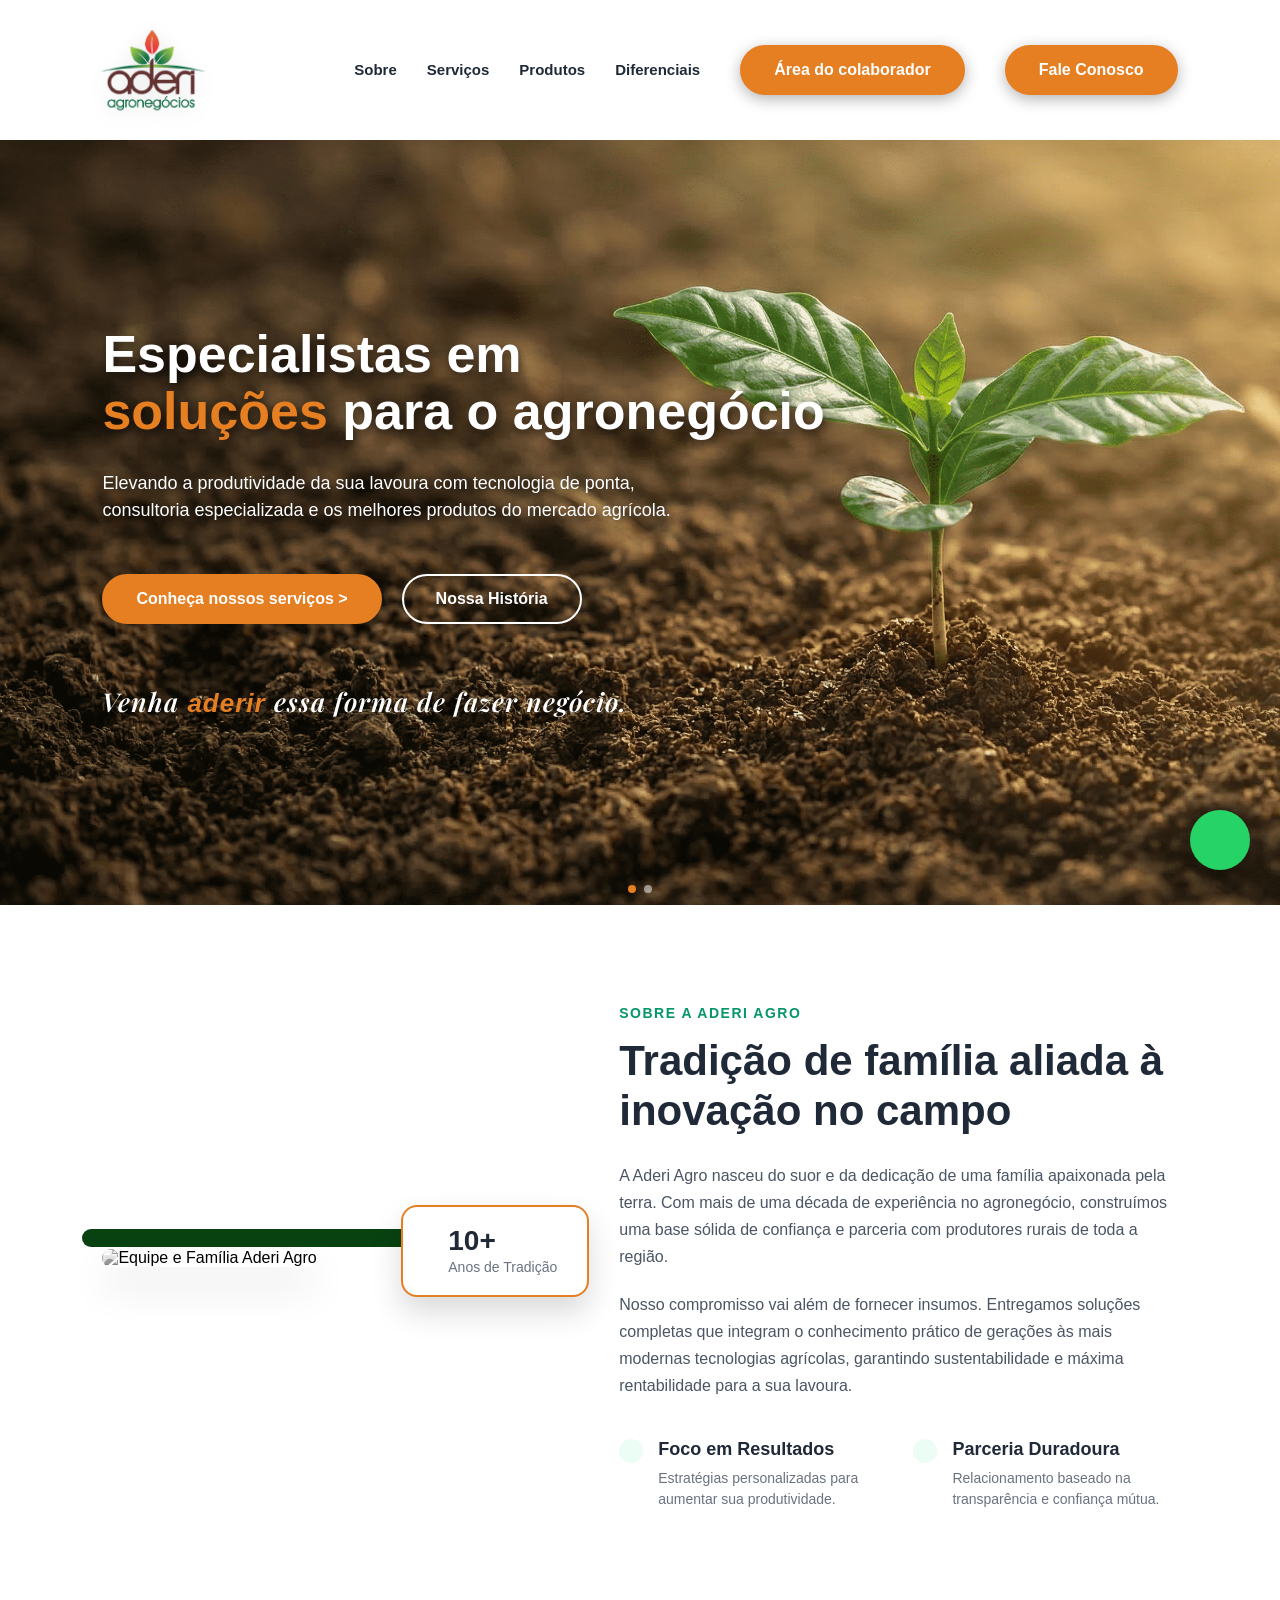
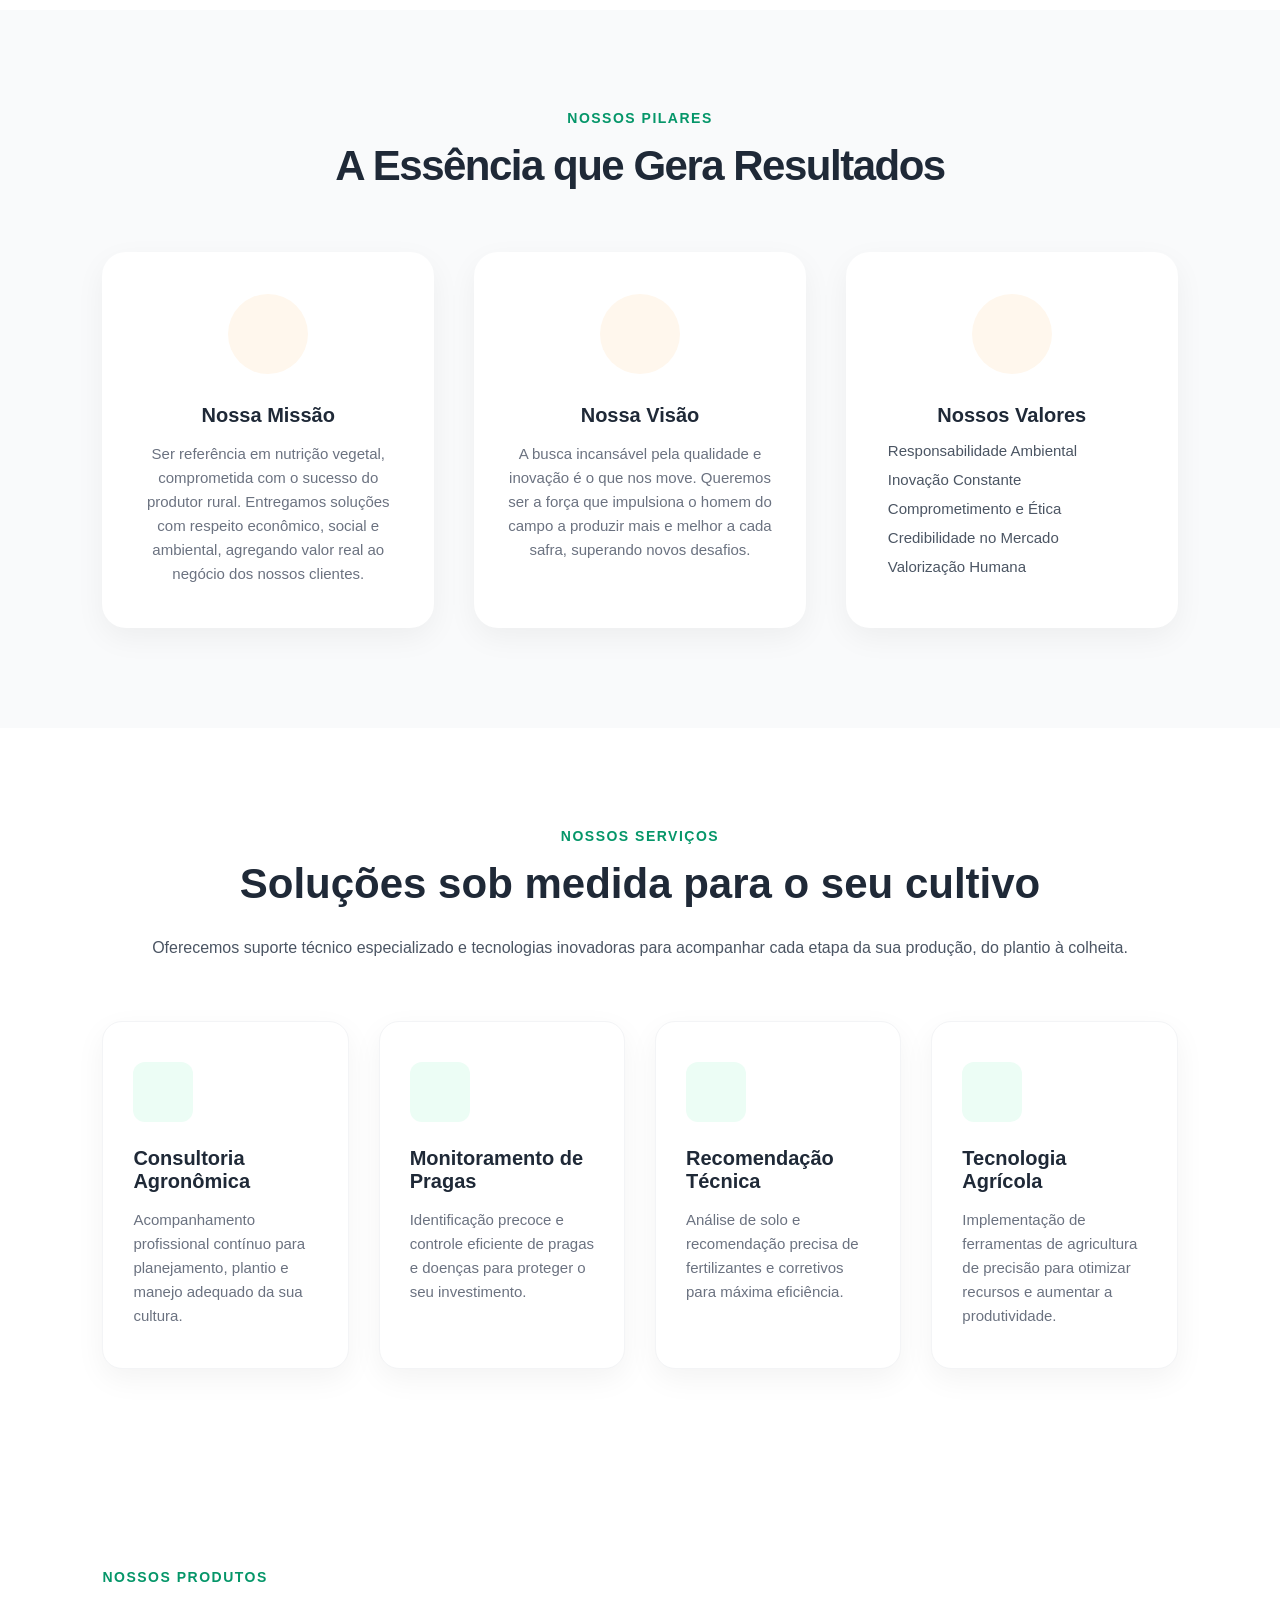
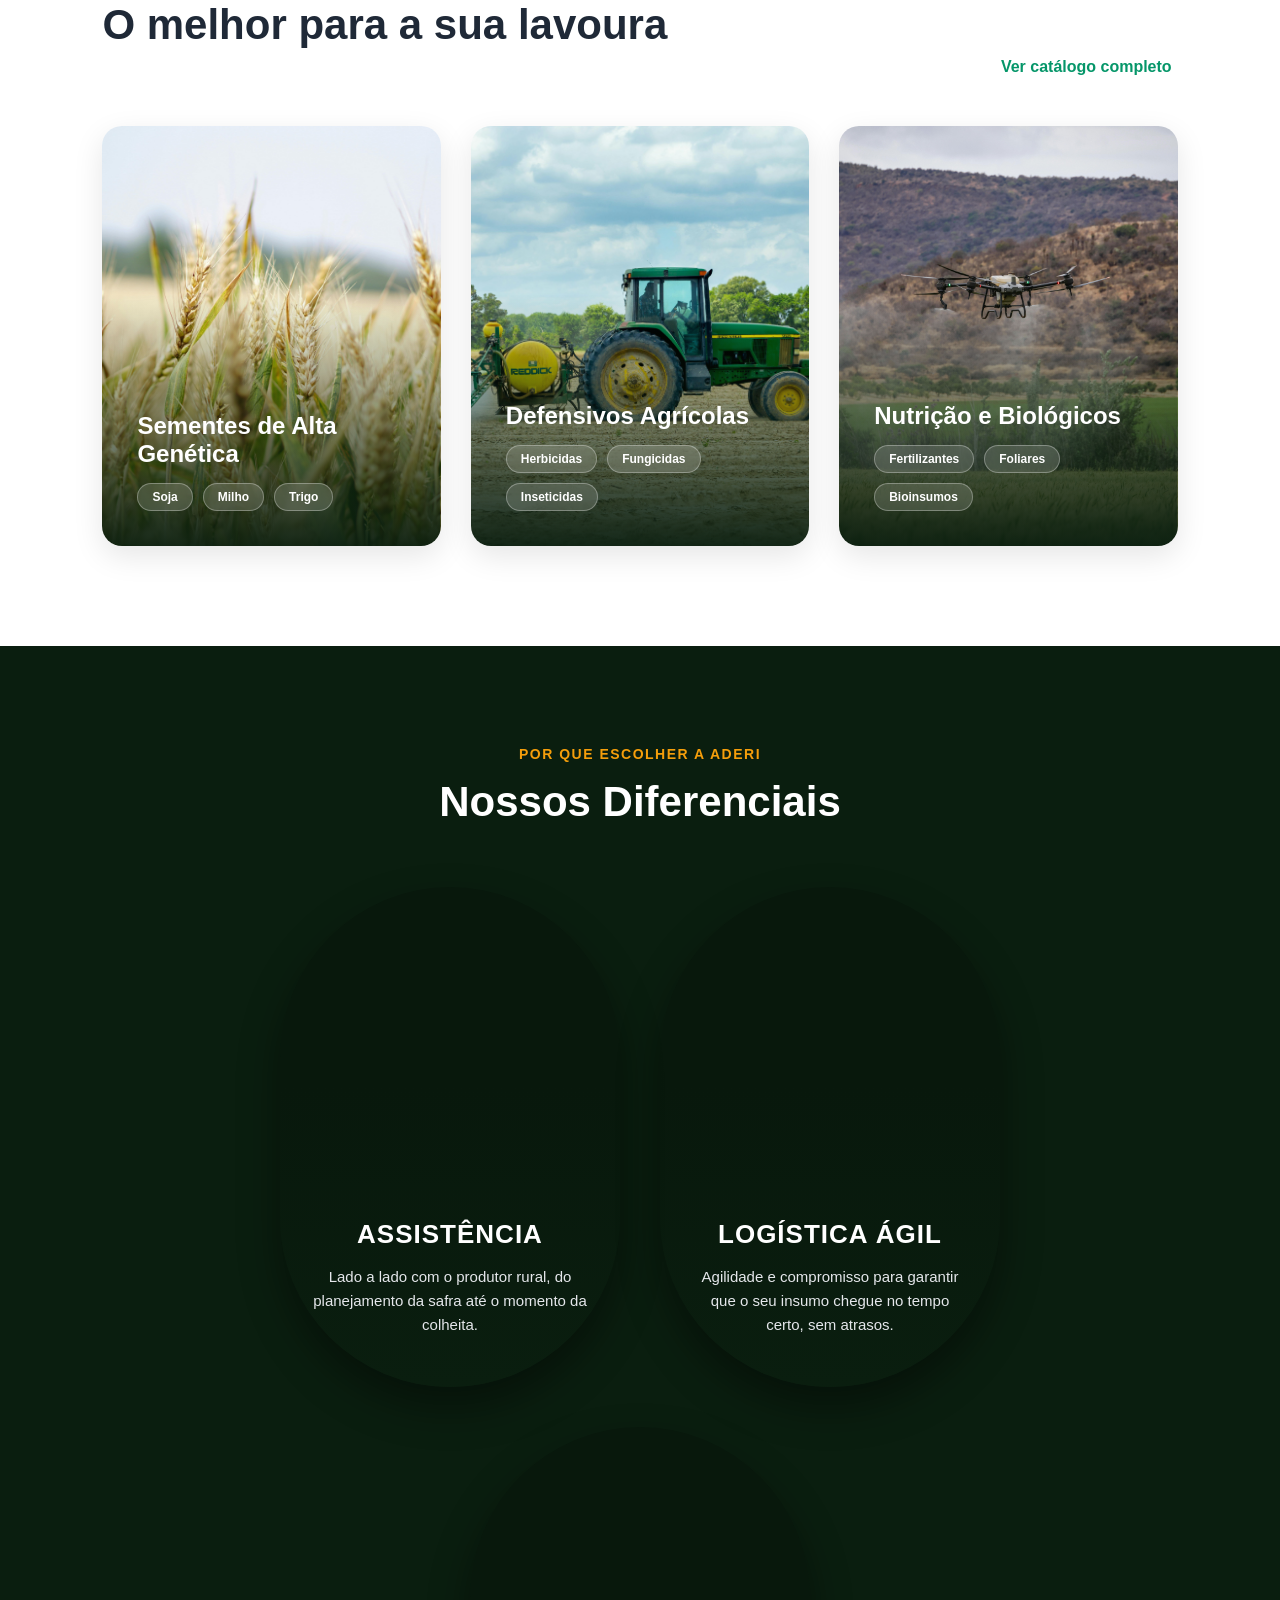
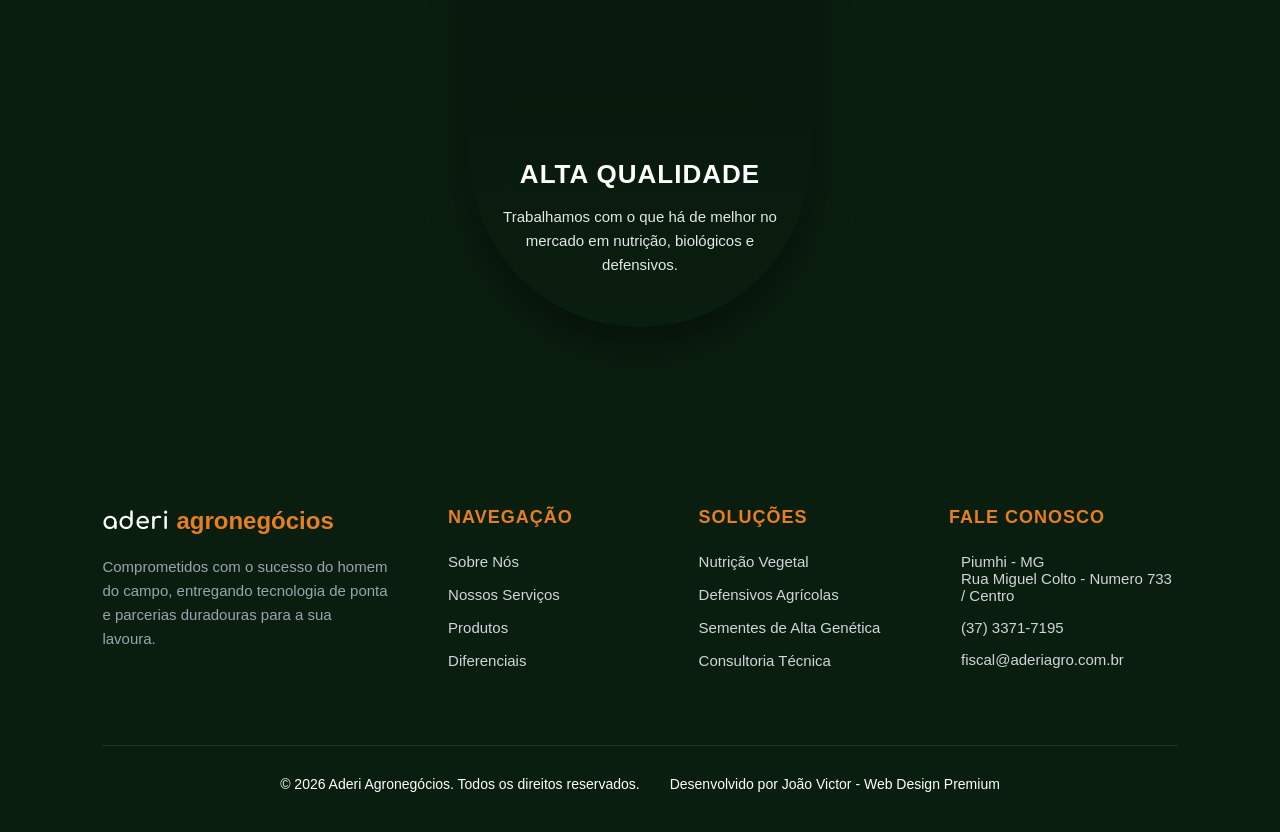
==== commit 62b6d713: "Add files via upload" ====
--- a/index.html
+++ b/index.html
@@ -87,8 +87,6 @@
 
         </div>
         
-        <div class="swiper-button-next"></div>
-        <div class="swiper-button-prev"></div>
         <div class="swiper-pagination"></div>
     </section>
 
@@ -303,22 +301,14 @@
         </div>
     </footer>
 
-    <div id="painel-dolar" style="position: fixed; bottom: 100px; right: 30px; background-color: #1F2937; color: #E67E22; padding: 10px 20px; border-radius: 10px; font-weight: bold; box-shadow: 0 4px 10px rgba(0,0,0,0.3); z-index: 1000;">
-        Dólar: Carregando...
-    </div>
-
     <a href="https://wa.me/5537999320009?text=Olá! Gostaria de saber mais sobre as soluções da Aderi Agro." 
        class="whatsapp-fixo" id="btn-zap" target="_blank">
         <i class="ph ph-whatsapp-logo"></i>
     </a>
 
     <script src="https://unpkg.com/scrollreveal"></script>
-    
+    <script src="https://cdn.jsdelivr.net/npm/swiper@11/swiper-bundle.min.js"></script>
     <script src="assets/js/main.js"></script>
-
-    <script src="https://unpkg.com/scrollreveal"></script>
-
-    <script src="https://cdn.jsdelivr.net/npm/swiper@11/swiper-bundle.min.js"></script> <script src="assets/js/main.js"></script>
 
 </body>
 </html>
--- a/assets/css/style.css
+++ b/assets/css/style.css
@@ -91,8 +91,7 @@
         .titulo-card { font-size: 14px; color: #9CA3AF; text-transform: uppercase; letter-spacing: 1px; }
         .card-agro strong { font-size: 32px; font-weight: 800; color: #ffffff; }
 
-        /* Estilizando os botões do Swiper com as cores da Aderi */
-        .swiper-button-next, .swiper-button-prev { color: #E67E22 !important; }
+        /* Estilizando a paginação do Swiper com as cores da Aderi */
         .swiper-pagination-bullet { background-color: #ffffff !important; opacity: 0.5; }
         .swiper-pagination-bullet-active { background-color: #E67E22 !important; opacity: 1; }
 
@@ -219,8 +218,19 @@
     .menu-navegacao.ativo { max-height: 400px; padding: 20px 0; }
     .menu-navegacao ul { flex-direction: column; gap: 20px; align-items: center; width: 100%; padding: 0; }
 
-    /* Hero Responsivo */
-    .hero-section { height: auto !important; min-height: 85vh; padding: 60px 0 !important; background-image: linear-gradient(to bottom, rgba(0,0,0,0.4), rgba(0,0,0,0.85)), url('../../hero/aderiFundo3.png') !important; background-size: cover !important; background-position: center !important; display: flex !important; justify-content: center !important; }
+    /* ===== Carrossel / Hero Mobile (corrige imagem e altura quebrada) ===== */
+    .hero-section, .myHeroSwiper { height: auto !important; min-height: 85vh; overflow: hidden !important; }
+    .myHeroSwiper .swiper-wrapper { height: auto !important; }
+    .swiper-slide.hero-slide-1, .swiper-slide.hero-slide-2 { height: auto !important; min-height: 85vh; padding: 70px 0 !important; }
+
+    /* Slide 1: imagem cobrindo certinho + overlay escuro para o texto branco ficar legível */
+    .hero-slide-1 {
+        background-image: linear-gradient(to bottom, rgba(0,0,0,0.45), rgba(0,0,0,0.85)), url('../../hero/aderiFundo3.png') !important;
+        background-size: cover !important;
+        background-position: center !important;
+        justify-content: center !important;
+    }
+
     .hero-layout { flex-direction: column !important; padding: 0 5% !important; text-align: center !important; }
     .hero-conteudo { width: 100% !important; align-items: center !important; }
     .hero-conteudo h1 { font-size: 34px !important; margin-bottom: 20px !important; text-shadow: none !important; } 
@@ -228,6 +238,14 @@
     .slogan-aderi { font-size: 20px !important; margin-top: 40px !important; text-shadow: none !important; } 
     .hero-botoes { display: flex !important; flex-direction: column !important; width: 100% !important; gap: 15px !important; }
     .btn-primario, .btn-secundario { width: 100% !important; padding: 15px !important; box-sizing: border-box !important; }
+
+    /* Slide 2: Painel Mercado & Clima empilhado e proporcional */
+    .painel-agro-wrapper { padding: 0 5% !important; text-align: center; }
+    .painel-agro-wrapper h2 { font-size: 30px !important; }
+    .painel-agro-wrapper p { font-size: 16px !important; margin-bottom: 30px !important; }
+    .cards-agro { flex-direction: column; gap: 20px; }
+    .card-agro { min-width: 0 !important; width: 100%; align-items: center; text-align: center; }
+    .card-agro strong { font-size: 26px; }
 
     /* Ajustes Gerais de Seção */
     .secao-sobre, .secao-servicos, .secao-produtos, .secao-pilares, .secao-diferenciais { padding: 50px 5% !important; }
